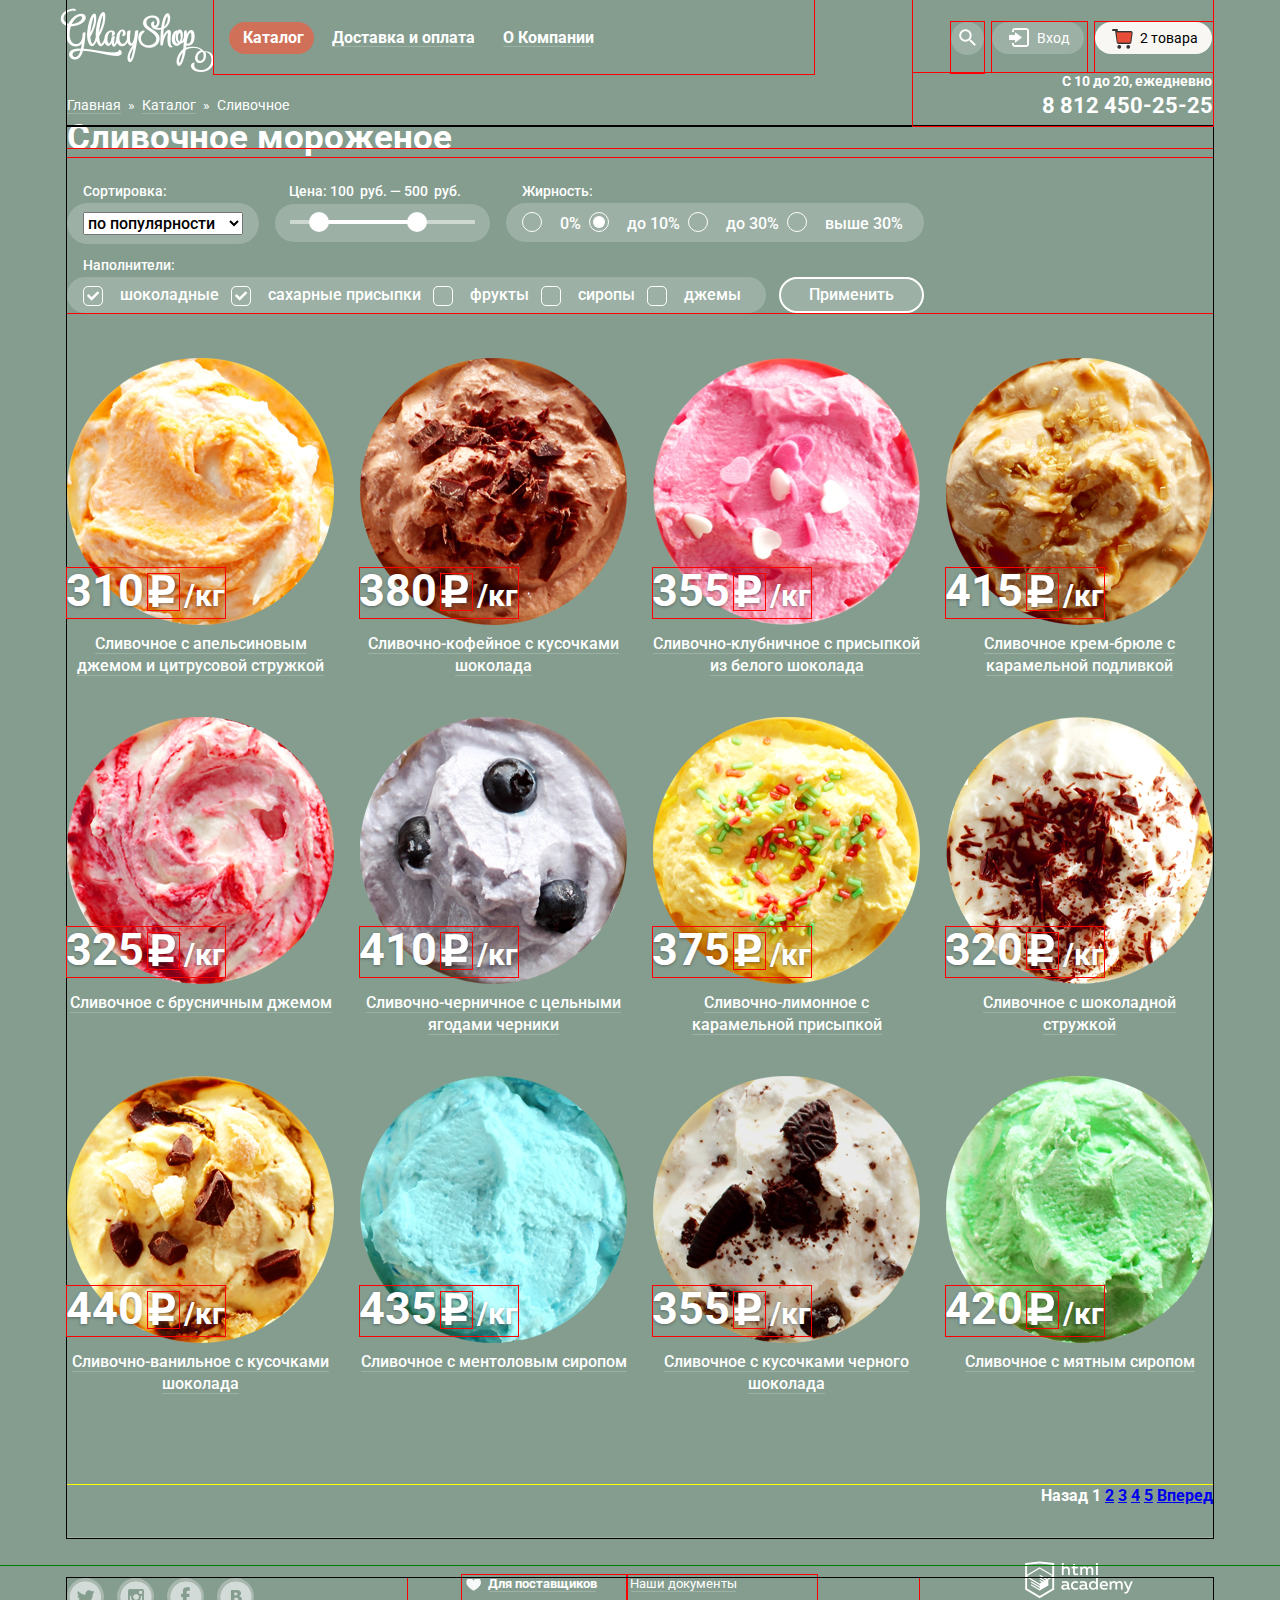
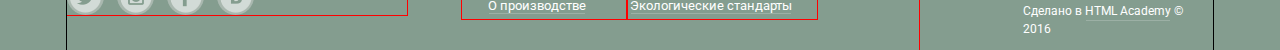
==== catalog.html @ d350b9b3 "сетки" ====
<!DOCTYPE html>
<html lang="ru">
  <head>
    <meta charset="utf-8">
    <title>HTML Academy: Глейси</title>
    <link href="https://fonts.googleapis.com/css?family=Roboto:400,500,700&amp;subset=cyrillic-ext" rel="stylesheet">
    <link rel="stylesheet" href="css/normalize.css">
    <link rel="stylesheet" href="css/style.css">
  </head>
  <body>
    <header class="main-header">
      <div class="container clearfix">
        <img src="img/logo.png" width="154" height="64" alt="Gllacy Shop">
        <nav class="main-navigation">
          <ul class="navigation">
            <li class="dropdown"><a class="current-inner-page" href="#">Каталог</a>
              <ul class="dropdown-nav">
                <li class="catalog-title">Новинки</li>
                <li><a href="catalog.html">Сливочное</a></li>
                <li><a class="active">Щербеты</a></li>
                <li><a href="#">Фруктовый лёд</a></li>
                <li><a href="#">Мелорин</a></li>
              </ul>
            </li>
            <li><a class="navigation-item" href="#">Доставка и оплата</a></li>
            <li><a class="navigation-item" href="#">О Компании</a></li>
          </ul>
        </nav>
        <div class="user-block">
          <div class="search popup">
            <div class="search-loupe">search
              <form class="search-form" action="#" method="get">
                <input type="search" name="search" placeholder="Что ищем?" required="">
                <label for="search">Что ищем?</label>
              </form>
            </div>
          </div>
          <div class="enter">
            <a class="enter-link" href="#">Вход</a>
            <div class="login-form">
              <form action="#" method="post">
                <input type="email" name="email" placeholder="Электронная почта" required>
                <label for="email">Электронная почта</label>
                <input type="password" name="password" placeholder="Пароль" required>
                <label for="password">Пароль</label>
                <button class="enter-btn" type="submit">Войти</button>
                <div class="enter-form">
                  <a href="#">Забыли пароль?</a>
                  <a href="#">Новая регистрация</a>
                </div>
              </form>
            </div>
          </div>
          <div class="cart">
            <a class="cart-link-full" href="#">2 товара</a>
            <div class="cart-popup">
              <table>
                <tr class="icecream-item-1">
                  <td class="cart-remove"><button class="remove-btn" type="button" title="Удалить из корзины">Удалить из корзины</button></td>
                  <td class="cart-item"><a href="#">Пломбир с апельсиновым джемом</a></td>
                  <td class="cart-amount">1,5 кг x</td>
                  <td class="cart-price">300 руб.</td>
                  <td class="cart-cost">450 руб.</td>
                </tr>
                <tr class="icecream-item-2">
                  <td class="cart-remove"><button class="remove-btn" type="button" title="Удалить из корзины">Удалить из корзины</button></td>
                  <td class="cart-item"><a href="#">Клубничный пломбир с присыпкой из белого шоколада</a></td>
                  <td class="cart-amount">1,5 кг х</td>
                  <td class="cart-price">200 руб.</td>
                  <td class="cart-cost">300 руб.</td>
                </tr>
                <tr>
                  <td class="total-cost" colspan="5">Итого: 750 руб.</td>
                </tr>
              </table>
              <a class="cart-btn" href="#">Оформить заказ</a>
            </div>
          </div>
          <div class="worktime">
            <p>С 10 до 20, ежедневно</p>
            <span class="phone">8 812 450-25-25</span>
          </div>
        </div>
      </div>
    </header>
    <main class="container">
      <ul class="breadcrumbs">
        <li><a href="index.html">Главная</a><span class="raquo">&raquo;</span></li>
        <li><a href="#">Каталог</a><span class="raquo">&raquo;</span></li>
        <li>Сливочное</li>
      </ul>
      <h1>Сливочное мороженое</h1>
      <div class="options">
        <form class="filters" action="#" method="post">
          <div class="filters-one">
            <fieldset>
              <legend>Сортировка:</legend>
              <select class="sorting-type" name="sorting-type">
                <option selected value="popular">по популярности</option>
                <option value="cheap_first">сначала недорогие</option>
                <option value="expensive_first">сначала дорогие</option>
                <option value="fatness">по жирности</option>
              </select>
            </fieldset>
            <div class="price-options">
              <div class="price-controls">
                Цена:
                <label class="min-price"><input type="text" name="min-price" value="100">руб. —</label>
                <label class="max-price"><input type="text" name="max-price" value="500">руб.</label>
              </div>
              <div class="range-controls">
                <div class="scale">
                  <div class="bar"></div>
                </div>
                <div class="range-toggle range-min"></div>
                <div class="range-toggle range-max"></div>
              </div>
            </div>
            <fieldset class="fatness-options">
              <legend>Жирность:</legend>
              <input type="radio" name="percent" id="percent-0" value="0%">
              <label for="percent-0">0%</label>
              <input type="radio" name="percent" id="percent-10" value="10%" checked>
              <label for="percent-10">до 10%</label>
              <input type="radio" name="percent" id="percent-30" value="30%">
              <label for="percent-30">до 30%</label>
              <input type="radio" name="percent" id="percent-more" value="&gt;30%">
              <label for="percent-more">выше 30%</label>
            </fieldset>
          </div>
          <div class="filters-two">
            <fieldset class="topping-options">
              <legend>Наполнители:</legend>
              <input type="checkbox" name="chocolate" id="chocolate" checked>
              <label for="chocolate">шоколадные</label>
              <input type="checkbox" name="sugar" id="sugar" checked>
              <label for="sugar">сахарные присыпки</label>
              <input type="checkbox" name="fruits" id="fruits">
              <label for="fruits">фрукты</label>
              <input type="checkbox" name="syrup" id="syrup">
              <label for="syrup">сиропы</label>
              <input type="checkbox" name="jam" id="jam">
              <label for="jam">джемы</label>
            </fieldset>
            <button class="filters-btn" type="submit">Применить</button>
          </div>
        </form>
      </div>
      <section class="catalog">
        <div class="product-item">
          <img src="img/item-orange.png" width="267" height="267" alt="Сливочное с апельсиновым джемом и цитрусовой стружкой">
          <div class="item-price">
            <span class="price">310</span>
            <span class="weight">/кг</span>
          </div>
          <span class="item-description">Сливочное с апельсиновым джемом и цитрусовой стружкой</span>
          <div class="quick-view-btn">
            <a class="view-btn" href="#">Быстрый просмотр</a>
          </div>
        </div>
        <div class="product-item">
          <img src="img/item-coffee.png" width="267" height="267" alt="Сливочно-кофейное с кусочками шоколада">
          <div class="item-price">
            <span class="price">380</span>
            <span class="weight">/кг</span>
          </div>
          <span class="item-description">Сливочно-кофейное с кусочками шоколада</span>
          <div class="quick-view-btn">
            <a class="view-btn" href="#">Быстрый просмотр</a>
          </div>
        </div>
        <div class="product-item">
          <img src="img/item-strawberry.png" width="267" height="267" alt="Сливочно-клубничное с присыпкой из белого шоколада">
          <div class="item-price">
            <span class="price">355</span>
            <span class="weight">/кг</span>
          </div>
          <span class="item-description">Сливочно-клубничное с присыпкой из белого шоколада</span>
          <div class="quick-view-btn">
            <a class="view-btn" href="#">Быстрый просмотр</a>
          </div>
        </div>
        <div class="product-item">
          <img src="img/item-creme.png" width="267" height="267" alt="Сливочное крем-брюле с карамельной подливкой">
          <div class="item-price">
            <span class="price">415</span>
            <span class="weight">/кг</span>
          </div>
          <span class="item-description">Сливочное крем-брюле с карамельной подливкой</span>
          <div class="quick-view-btn">
            <a class="view-btn" href="#">Быстрый просмотр</a>
          </div>
        </div>
        <div class="product-item">
          <img src="img/item-cowberry.png" width="267" height="267" alt="Сливочное с брусничным джемом">
          <div class="item-price">
            <span class="price">325</span>
            <span class="weight">/кг</span>
          </div>
          <span class="item-description">Сливочное с брусничным джемом</span>
          <div class="quick-view-btn">
            <a class="view-btn" href="#">Быстрый просмотр</a>
          </div>
        </div>
        <div class="product-item">
          <img src="img/item-bilberry.png" width="267" height="267" alt="Сливочно-черничное с цельными ягодами черники">
          <div class="item-price">
            <span class="price">410</span>
            <span class="weight">/кг</span>
          </div>
          <span class="item-description">Сливочно-черничное с цельными ягодами черники</span>
          <div class="quick-view-btn">
            <a class="view-btn" href="#">Быстрый просмотр</a>
          </div>
        </div>
        <div class="product-item">
          <img src="img/item-lemon.png" width="267" height="267" alt="Сливочно-лимонное с карамельной присыпкой">
          <div class="item-price">
            <span class="price">375</span>
            <span class="weight">/кг</span>
          </div>
          <span class="item-description">Сливочно-лимонное с карамельной присыпкой</span>
          <div class="quick-view-btn">
            <a class="view-btn" href="#">Быстрый просмотр</a>
          </div>
        </div>
        <div class="product-item">
          <img src="img/item-chocolate.png" width="267" height="267" alt="Сливочное с шоколадной стружкой">
          <div class="item-price">
            <span class="price">320</span>
            <span class="weight">/кг</span>
          </div>
          <span class="item-description">Сливочное с шоколадной стружкой</span>
          <div class="quick-view-btn">
            <a class="view-btn" href="#">Быстрый просмотр</a>
          </div>
        </div>
        <div class="product-item">
          <img src="img/item-vanilla.png" width="267" height="267" alt="Сливочно-ванильное с кусочками шоколада">
          <div class="item-price">
            <span class="price">440</span>
            <span class="weight">/кг</span>
          </div>
          <span class="item-description">Сливочно-ванильное с кусочками шоколада</span>
          <div class="quick-view-btn">
            <a class="view-btn" href="#">Быстрый просмотр</a>
          </div>
        </div>
        <div class="product-item">
          <img src="img/item-mentol.png" width="267" height="267" alt="Сливочное с ментоловым сиропом">
          <div class="item-price">
            <span class="price">435</span>
            <span class="weight">/кг</span>
          </div>
          <span class="item-description">Сливочное с ментоловым сиропом</span>
          <div class="quick-view-btn">
            <a class="view-btn" href="#">Быстрый просмотр</a>
          </div>
        </div>
        <div class="product-item">
          <img src="img/item-darkchoco.png" width="267" height="267" alt="Сливочное с кусочками черного шоколада">
          <div class="item-price">
            <span class="price">355</span>
            <span class="weight">/кг</span>
          </div>
          <span class="item-description">Сливочное с кусочками черного шоколада</span>
          <div class="quick-view-btn">
            <a class="view-btn" href="#">Быстрый просмотр</a>
          </div>
        </div>
        <div class="product-item">
          <img src="img/item-mint.png" width="267" height="267" alt="Сливочное с мятным сиропом">
          <div class="item-price">
            <span class="price">420</span>
            <span class="weight">/кг</span>
          </div>
          <span class="item-description">Сливочное с мятным сиропом</span>
          <div class="quick-view-btn">
            <a class="view-btn" href="#">Быстрый просмотр</a>
          </div>
        </div>
      </section>
      <div class="pagination">
        <a class="pagination-prev">Назад</a>
        <span class="pagination-current">1</span>
        <a href="#">2</a>
        <a href="#">3</a>
        <a href="#">4</a>
        <a href="#">5</a>
        <a class="pagination-next" href="#">Вперед</a>
      </div>
    </main>
    <footer class="main-footer">
      <div class="container clearfix">
        <section class="social">
          <a class="social-btn-tw" href="#">Твиттер</a>
          <a class="social-btn-inst" href="#">Инстаграм</a>
          <a class="social-btn-fb" href="#">Фейсбук</a>
          <a class="social-btn-vk" href="#">Вконтакте</a>
        </section>
        <section class="production">
          <div class="about-production">
            <a class="provider" href="#">Для поставщиков</a>
            <a href="#">О производстве</a>
          </div>
          <div class="documents">
            <a href="#">Наши документы</a>
            <a href="#">Экологические стандарты</a>
          </div>
        </section>
        <section class="copyright">
          <img src="img/logo-developer.png" width="108" height="38" alt="HTML Academy">
          <p class="developer-copyright">Сделано в <a href="https://htmlacademy.ru">HTML Academy</a> © 2016</p>
        </section>
      </div>
    </footer>
  </body>
</html>
---- css/style.css ----
body {
  min-width: 1200px;
  margin: 0 auto;
  font-size: 16px;
  line-height: 22px;
  color: #ffffff;
  font-weight: 700;
  font-family: "Roboto", "Arial", sans-serif;
  background-color: #849d8f;
  outline: 1px solid blue;
}

/* slider */

body > input[type="radio"] {
  display: none;
}

.site-wrapper {
  background-color: #849d8f;
  background-image: url("../img/slide-1.png");
  background-position: top center;
  background-repeat: no-repeat;
  min-width: 1200px;
  transition: background-image 0.5s ease, background-color 0.5s ease;
}

.site-wrapper::before,
.site-wrapper::after {
  content: "";
  visibility: hidden;
}

.site-wrapper::before,
.site-wrapper::after {
  background-image: url("../img/slide-2.png");
}

.site-wrapper::after {
  background-image: url("../img/slide-1.png");
}

.slider {
  margin-bottom: 20px;
  position: relative;
  padding-top: 500px;
  text-align: center;
  color: #ffffff;
}

.slide {
  display: none;
}

.slider-title {
  width: 700px;
  font-size: 60px;
  line-height: 60px;
  margin: -235px auto 31px auto;
}

.slider-btn {
  display: inline-block;
  vertical-align: top;
  padding: 8px 40px 10px 40px;
  font-size: 32px;
  line-height: 44px;
  color: #ffffff;
  text-decoration: none;
  text-shadow: 0 2px 5px rgba(160, 32, 11, 0.76);
  background: linear-gradient(to bottom, #f26843 0%, #e74b36 100%);
  border-radius: 100px;
  box-shadow: 0 2px 2px rgba(172, 16, 0, 0.64);
}

.slider-btn:hover {
  background: linear-gradient(to bottom, #f58669 0%, #ec6f5e 100%);
  box-shadow: 0 2px 2px rgba(172, 16, 0, 1);
  color: #ffffff;
  border: none;
}

.slider-btn:active {
  background: linear-gradient(to bottom, #d84732 0%, #e1613e 100%);
  box-shadow: inset 0 2px 2px rgba(172, 16, 0, 1);
  color: #ffffff;
  border: none;
}

.slider-controls {
  position: absolute;
  left: 258px;
  bottom: 42px;
  z-index: 20;
  font-size: 0;
}

.slider-controls label {
  display: inline-block;
  width: 17px;
  height: 17px;
  vertical-align: top;
  background-color: transparent;
  margin-right: 8px;
  border: 2px solid #ffffff;
  border-radius: 50%;
  cursor: pointer;
}

.slider-controls label:hover {
  background-color: rgba(255, 255, 255, 0.4);
}

#btn-1:checked ~ .site-wrapper #slide-1,
#btn-2:checked ~ .site-wrapper #slide-2,
#btn-3:checked ~ .site-wrapper #slide-3 {
  display: block;
}

#btn-1:checked ~ .site-wrapper label[for="btn-1"],
#btn-2:checked ~ .site-wrapper label[for="btn-2"],
#btn-3:checked ~ .site-wrapper label[for="btn-3"] {
  background-color: #ffffff;
}

#btn-1:checked ~ .site-wrapper {
  background-color: #849d8f;
  background-image: url("../img/slide-1.png");
}

#btn-2:checked ~ .site-wrapper {
  background-color: #8996a6;
  background-image: url("../img/slide-2.png");
}

#btn-3:checked ~ .site-wrapper {
  background-color: #9d8b84;
  background-image: url("../img/slide-3.png");
}

/* end slider */

.clearfix::after {
  content: "";
  display: table;
  clear: both;
}

.container {
  width: 1146px;
  margin: 0 auto;
  outline: 1px solid black;
}

.main-header img {
  float: left;
  margin-top: 8px;
  margin-left: -7px;
}

/* navigation */

.main-navigation {
  outline: 1px solid red;
  float: left;
  width: 600px;
}

.navigation {
  list-style: none;
  padding-top: 22px;
  padding-left: 15px;
  margin: 0;
}

.navigation-item::after {
  content: "";
  position: absolute;
  right: 13px;
  top: 24px;
  left: 14px;
  height: 1px;
  background: rgba(255, 255, 255, 0.2);
}

.navigation-item:hover::after {
  display: none;
}

.navigation a {
  display: inline-block;
  vertical-align: top;
  position: relative;
  color: #ffffff;
  text-decoration: none;
  font-size: 16px;
  line-height: 18px;
  padding: 7px 10px 7px 14px;
}

.navigation a:active,
.navigation a:hover {
  color: #333333;
  background-color: #f8f7f4;
  border: none;
  border-radius: 100px;
}

.navigation .current-inner-page {
  background-color: #d07058;
  border: none;
  border-radius: 100px;
}

.dropdown {
  position: relative;
}

.navigation ul {
  margin: 0;
  padding: 0;
  list-style: none;
  font-size: 0;
}

.navigation li {
  list-style: none;
  display: inline-block;
  vertical-align: top;
  padding-bottom: 20px;
}

.dropdown-nav {
  position: absolute;
  top: 40px;
  left: 0;
  width: 145px;
  padding: 0;
  margin: 0;
  list-style: none;
  background: #f8f7f4;
  border-radius: 10px;
  box-shadow: 0 20px 20px 0 rgba(0, 0, 0, 0.4);
  z-index: 25;
  display: none;
}

.dropdown-nav li {
  list-style: none;
  padding: 0;
  margin: 0;
}

.dropdown-nav a {
  color: #323232;
  font-size: 14px;
  line-height: 16px;
  font-weight: 400;
  text-decoration: none;
  width: 105px;
  padding: 8px 20px;
  border: none;
}

.dropdown-nav li:first-child a {
  padding-top: 16px;
  font-weight: bold;
  border-radius: 10px 10px 0 0;
  position: relative;
}

.dropdown-nav li:first-child:hover::before,
.dropdown-nav li:first-child::before {
  content: "";
  position: absolute;
  width: 128px;
  height: 1px;
  top: 36px;
  left: 10px;
  background-color: #d1d0ce;
  z-index: 10;
}

.dropdown-nav li:last-child a {
  border-radius: 0 0 10px 10px ;
}

.navigation li:first-child:hover .dropdown-nav {
  display: block;
}

.dropdown-nav .catalog-title {
  font-size: 14px;
  line-height: 16px;
  font-weight: 700;
  color: #323232;
  margin: 10px 20px;
}

.dropdown:hover .navigation-item {
  background: #f8f7f4;
  color: #333333;
  border-radius: 100px;
  border: none;
}

.dropdown-nav a:hover {
  background-color: #fbded8;
  border-radius: 0;
}

.dropdown-nav a:active {
  background-color: #f6b5a5;
  box-shadow: none;
}

.dropdown-nav .active {
  background-color: #d07058;
  color: #ffffff;
  cursor: pointer;
}

/* end navigation */

/* user block */

.user-block {
  position: relative;
  float: right;
  width: 300px;
  font-size: 14px;
  text-align: right;
  padding-top: 22px;
  margin-right: 0;
  outline: 1px solid red;
}

.search,
.enter,
.cart {
  display: inline-block;
  vertical-align: top;
  position: relative;
  margin-right: 5px;
  padding-bottom: 18px;
  outline: 1px solid red;
}

.cart {
  margin-right: 0;
}

.search:hover .search-form {
  display: block;
}

.search-loupe {
  position: relative;
  color: #ffffff;
  background: rgba(255, 255, 255, 0.2);
  border-radius: 50%;
  font-size: 0;
  line-height: 0;
  width: 33px;
  height: 33px;
  text-decoration: none;
  cursor: pointer;
  padding: 0;
}

/* search popup */

.search-form {
  position: absolute;
  top: 40px;
  right: 0;
  padding: 20px 16px;
  background: #f8f7f4;
  border-radius: 5px;
  box-shadow: 0 20px 20px 0 rgba(0, 0, 0, 0.4);
  z-index: 10;
  display: none;
}

.search-form > input[type="search"]{
  width: 311px;
  height: 44px;
  box-sizing: border-box;
  border: 1px solid rgba(178, 178, 178, 0.52);
  border-radius: 5px;
  padding: 10px 14px;
  font-size: 14px;
  line-height: 24px;
  font-weight: 400;
  color: rgba(153, 153, 153, 0.5);
}

.search-form input[type="search"]:hover {
  padding: 9px 13px;
  border: 2px solid rgba(178, 178, 178, 0.52);
}

.search-form input[type="search"]:focus {
  padding: 9px 13px;
  border: 2px solid rgba(46, 136, 228, 0.52);
  outline: none;
}

.search-form input[type="search"]:focus::-webkit-input-placeholder {
  font-size: 0;
}

.search-form input[type="search"]:focus::-ms-input-placeholder {
  font-size: 0;
}
.search-form input[type="search"]:focus:-ms-input-placeholder {
  font-size: 0;
}

.search-form input[type="search"]:focus::-moz-placeholder {
  font-size: 0;
}

.search-form input[type="search"]:focus:-moz-placeholder {
  font-size: 0;
}

.search-form input[type="search"] + label {
  display: none;
}

.search-form input[type="search"]:focus + label {
  display: block;
  position: absolute;
  top: 5px;
  left: 30px;
  font-size: 11px;
  line-height: 13px;
  font-weight: 400;
  color: #5b9ddf;
}

.search-loupe:hover {
  background-color: #f8f7f4;
  border-radius: 100px;
  color: #323232;
}

.search-loupe::before {
  content: "";
  position: absolute;
  width: 25px;
  height: 25px;
  top: 7px;
  left: 8px;
  background: url("../img/sprite.png") no-repeat -15px -1240px;
}

.search-loupe:hover::before {
  content: "";
  position: absolute;
  width: 25px;
  height: 25px;
  top: 7px;
  left: 8px;
  background: url("../img/sprite.png") no-repeat -15px -1287px;
}

/* end search popup */

.enter {
  position: relative;
}

.enter:hover .login-form {
  display: block;
}

.enter-link {
  position: relative;
  display: inline-block;
  vertical-align: top;
  padding: 5px 15px 5px 45px;
  margin-right: 3px;
  color: #ffffff;
  text-decoration: none;
  font-weight: 400;
  background: rgba(255, 255, 255, 0.2);
  border-radius: 100px;
  cursor: pointer;
}

.enter-link:hover {
  background-color: #f8f7f4;
  border-radius: 100px;
  color: #323232;
}

.enter-link::before {
  content: "";
  position: absolute;
  width: 25px;
  height: 25px;
  top: 4px;
  left: 17px;
  background: url("../img/sprite.png") no-repeat -15px -354px;
}

.enter-link:hover::before {
  content: "";
  position: absolute;
  width: 25px;
  height: 25px;
  top: 6px;
  left: 17px;
  background: url("../img/sprite.png") no-repeat -15px -405px;
}

/* login form popup */

.login-form {
  position: absolute;
  top: 40px;
  right: 0;
  width: 277px;
  height: 214px;
  box-sizing: border-box;
  padding: 20px;
  margin: 0;
  background: #f8f7f4;
  border-radius: 5px;
  box-shadow: 0 20px 20px 0 rgba(0, 0, 0, 0.4);
  z-index: 10;
  display: none;
}

.login-form input[type="email"],
.login-form input[type="password"] {
  position: relative;
  width: 240px;
  box-sizing: border-box;
  border: 1px solid rgba(178, 178, 178, 0.52);
  border-radius: 5px;
  padding: 10px 14px;
  margin: 0 0 20px 0;
  font-size: 14px;
  line-height: 24px;
  font-weight: 400;
  color: rgba(153, 153, 153, 0.5);
}

.login-form input[type="email"]:hover,
.login-form input[type="password"]:hover {
  padding: 9px 13px;
  border: 2px solid rgba(178, 178, 178, 0.52);
}

.login-form input[type="email"]:focus,
.login-form input[type="password"]:focus {
  padding: 9px 13px;
  border: 2px solid rgba(46, 136, 228, 0.52);
  outline: none;
}

.login-form input[type="email"]:focus::-webkit-input-placeholder {
  font-size: 0;
}

.login-form input[type="email"]:focus::-ms-input-placeholder {
  font-size: 0;
}

.login-form input[type="email"]:focus:-ms-input-placeholder {
  font-size: 0;
}

.login-form input[type="email"]:focus::-moz-placeholder {
  font-size: 0;
}

.login-form input[type="email"]:focus:-moz-placeholder {
  font-size: 0;
}

.login-form input[type="email"] + label {
  display: none;
}

.login-form input[type="email"]:focus + label {
  display: block;
  position: absolute;
  top: 5px;
  left: 30px;
  font-size: 11px;
  line-height: 13px;
  font-weight: 400;
  color: #5b9ddf;
}

.login-form input[type="password"]:focus::-webkit-input-placeholder {
  font-size: 0;
}

.login-form input[type="password"]:focus::-ms-input-placeholder {
  font-size: 0;
}

.login-form input[type="password"]:focus:-ms-input-placeholder {
  font-size: 0;
}

.login-form input[type="password"]:focus::-moz-placeholder {
  font-size: 0;
}

.login-form input[type="password"]:focus:-moz-placeholder {
  font-size: 0;
}

.login-form input[type="password"] + label {
  display: none;
}

.login-form input[type="password"]:focus + label {
  display: block;
  position: absolute;
  top: 70px;
  left: 30px;
  font-size: 11px;
  line-height: 13px;
  font-weight: 400;
  color: #5b9ddf;
}

.enter-btn {
  float: left;
  padding: 10px 25px;
  margin-right: 5px;
  font-weight: bold;
  font-size: 18px;
  line-height: 24px;
  color: #ffffff;
  text-align: center;
  text-decoration: none;
  text-shadow: 0 2px 5px rgba(160, 32, 11, 0.76);
  background: #f26843;
  background: linear-gradient(to bottom, #f26843 0%, #e74b36 100%);
  border-radius: 100px;
  box-shadow: 0 2px 2px rgba(172, 16, 0, 0.64);
  border: none;
  cursor: pointer;
}

.enter-btn:hover {
  background: linear-gradient(to bottom, #f58669 0%, #ec6f5e 100%);
  box-shadow: 0 2px 2px rgba(172, 16, 0, 1);
  color: #ffffff;
  border: none;
}

.enter-btn:focus {
  background: linear-gradient(to bottom, #d84732 0%, #e1613e 100%);
  box-shadow: inset 0 2px 2px rgba(172, 16, 0, 1);
  color: #ffffff;
  border: none;
  outline: none;
}

.enter-form {
  float: right;
  width: 120px;
  text-align: left;
}

.enter-form a {
  font-size: 13px;
  line-height: 24px;
  font-weight: 400;
  color: #323232;
  text-decoration: none;
  border-bottom: 1px solid #323232;
}

.enter-form a:hover,
.enter-form a:active {
  color: #e84d37;
  border-bottom: 1px solid #e84d37;
}

/* end login form popup */

/* cart */

.cart:hover .cart-popup {
  display: block;
}

.cart-link {
  display: inline-block;
  vertical-align: top;
  position: relative;
  padding: 5px 35px 5px 45px;
  margin-right: 0;
  color: #ffffff;
  text-decoration: none;
  font-weight: 400;
  cursor: pointer;
  background: rgba(255, 255, 255, 0.2);
  border-radius: 100px;
}

.cart-link::before {
  content: "";
  position: absolute;
  width: 33px;
  height: 33px;
  top: 6px;
  left: 17px;
  background: url("../img/sprite.png") no-repeat -15px -15px;
}

.cart-link:hover {
  background-color: #f8f7f4;
  border-radius: 100px;
  color: #323232;
}

.cart-link:hover::before {
  content: "";
  position: absolute;
  width: 25px;
  height: 25px;
  top: 6px;
  left: 17px;
  background: url("../img/sprite.png") no-repeat -15px -64px;
}

.cart-link-full {
  position: relative;
  display: inline-block;
  vertical-align: top;
  padding: 5px 14px 5px 45px;
  margin-right: 1px;
  color: #000000;
  text-decoration: none;
  font-weight: 400;
  cursor: pointer;
  background-color: #f8f7f4;
  border-radius: 100px;
}

.cart-link-full::before {
  content: "";
  position: absolute;
  width: 25px;
  height: 25px;
  top: 6px;
  left: 17px;
  background: url("../img/sprite.png") no-repeat -15px -64px;
}

/* end cart */

/* cart popup */

.cart-popup {
  position: absolute;
  top: 40px;
  right: 0;
  width: 540px;
  min-height: 240px;
  box-sizing: border-box;
  padding: 20px 17px;
  background: #f8f7f4;
  border-radius: 5px;
  box-shadow: 0 20px 20px 0 rgba(0, 0, 0, 0.4);
  z-index: 10;
  display: none;
}

.cart-popup table {
  font-size: 13px;
  line-height: 16px;
  font-weight: 400;
  color: #323232;
  text-align: left;
}

.icecream-item-1 td,
.icecream-item-2 td {
  padding-top: 10px;
  padding-bottom: 20px;
}

.icecream-item-2::after {
  content: "";
  position: absolute;
  top: 130px;
  left: 20px;
  width: 500px;
  height: 1px;
  background-color: #cacac7;
}

.cart-remove {
  position: relative;
  width: 11px;
  padding-right: 14px;
}

.cart-remove .remove-btn {
  position: absolute;
  top: 10px;
  left: 0;
  width: 15px;
  height: 15px;
  background: #f8f7f4;
  font-size: 0;
  border: 0;
  cursor: pointer;
  outline: none;
}

.cart-remove .remove-btn::before,
.cart-remove .remove-btn::after {
  content: "";
  position: absolute;
  top: 8px;
  left: 0;
  width: 15px;
  height: 1px;
  background-color: #000000;
  border-radius: 1px;
}

.cart-remove .remove-btn::before {
  transform: rotate(45deg);
}

.cart-remove .remove-btn::after {
  transform: rotate(-45deg);
}

.cart-item {
  position: relative;
  width: 219px;
  padding-left: 46px;
}

.cart-item a {
  color: #323232;
  text-decoration: none;
}

.icecream-item-1 .cart-item::before {
  content: "";
  position: absolute;
  top: 1px;
  left: 0;
  width: 33px;
  height: 33px;
  background: url("../img/sprite.png") no-repeat -15px -1369px;
}

.icecream-item-2 .cart-item::before {
  content: "";
  position: absolute;
  top: 10px;
  left: 0;
  width: 33px;
  height: 33px;
  background: url("../img/sprite.png") no-repeat -15px -1706px;
}

.cart-amount {
  width: 44px;
  padding-left: 27px;
}

.cart-price {
  width: 50px;
  padding-right: 25px;
  color: #999999;
}

.total-cost {
  padding-top: 15px;
  padding-bottom: 15px;
  text-align: right;
  font-size: 15px;
  line-height: 18px;
  font-weight: 700;
  color: #333333;
}

.cart-btn {
  float: right;
  padding: 10px 15px;
  margin-right: 5px;
  font-size: 18px;
  line-height: 24px;
  color: #ffffff;
  text-align: center;
  text-decoration: none;
  text-shadow: 0 2px 5px rgba(160, 32, 11, 0.76);
  background: #f26843;
  background: linear-gradient(to bottom, #f26843 0%, #e74b36 100%);
  border-radius: 100px;
  box-shadow: 0 2px 2px rgba(172, 16, 0, 0.64);
  border: none;
  cursor: pointer;
}

.cart-btn:hover {
  background: linear-gradient(to bottom, #f58669 0%, #ec6f5e 100%);
  box-shadow: 0 2px 2px rgba(172, 16, 0, 1);
  color: #ffffff;
  border: none;
}

.cart-btn:focus {
  background: linear-gradient(to bottom, #d84732 0%, #e1613e 100%);
  box-shadow: inset 0 2px 2px rgba(172, 16, 0, 1);
  color: #ffffff;
  border: none;
  outline: none;
}

/* end cart popup */

.worktime {
  padding-bottom: 7px;
  outline: 1px solid red;
}

.worktime p {
  font-size: 14px;
  line-height: 16px;
  margin: 0 1px 5px 0;
}

.worktime span {
  font-size: 22px;
  line-height: 24px;
}

/* end user block */

/* offers */

.offers-free {
  width: 1146px;
}

.free-left {
  float: left;
  width: 560px;
  min-height: 210px;
  box-sizing: border-box;
  background: #9b283f url("../img/offer-bg-1.jpg") no-repeat -28px -95px;
  border-radius: 15px;
  padding: 15px 22px 22px 17px;
}

.free-right {
  float: right;
  width: 560px;
  min-height: 210px;
  box-sizing: border-box;
  background: #653f30 url("../img/offer-bg-2.jpg") no-repeat -219px -105px;
  border-radius: 15px;
  padding: 15px 22px 22px 17px;
}

.offers-free h2 {
  font-size: 35px;
  line-height: 41px;
  margin: 0;
}

.offers-free p {
  font-size: 18px;
  line-height: 22px;
  margin: 15px 0 45px 2px;
}

.free-btn {
  float: right;
  padding: 10px 22px 12px 22px;
  font-size: 18px;
  line-height: 24px;
  color: #ffffff;
  text-align: center;
  text-decoration: none;
  text-shadow: 0 2px 5px rgba(160, 32, 11, 0.76);
  background: #f26843;
  background: linear-gradient(to bottom, #f26843 0%, #e74b36 100%);
  border-radius: 100px;
  box-shadow: 0 2px 2px rgba(172, 16, 0, 0.64);
}

.free-btn:hover {
  background: linear-gradient(to bottom, #f58669 0%, #ec6f5e 100%);
  box-shadow: 0 2px 2px rgba(172, 16, 0, 1);
  color: #ffffff;
  border: none;
}

.free-btn:active {
  background: linear-gradient(to bottom, #d84732 0%, #e1613e 100%);
  box-shadow: inset 0 2px 2px rgba(172, 16, 0, 1);
  color: #ffffff;
  border: none;
}

/* end offers */

 /* hits */

 .product-item {
   position: relative;
   display: inline-block;
   vertical-align: top;
   width: 267px;
   margin: 40px 22px 0 0;
   text-align: center;
}

.product-item:nth-child(4n) {
  margin-right: 0;
}

 .product-item img {
   position: relative;
   width: 267px;
   height: 267px;
   margin-bottom: 2px;
 }

 .hit::after {
   content: "";
   position: absolute;
   top: 0;
   left: 0;
   width: 61px;
   height: 61px;
   background: #ffffff url("../img/sprite.png") no-repeat -15px -638px;
   border-radius: 100px;
 }

 .item-price {
   position: absolute;
   display: inline-block;
   vertical-align: top;
   top: 210px;
   left: 0;
   color: #ffffff;
   outline: 1px solid red;
 }

 .price {
   font-size: 45px;
   line-height: 45px;
   text-shadow: 0 1px 3px rgba(49, 50, 53, 0.5);
   margin-right: 36px;
   margin-left: -1px;
 }

 .price::after {
   content: "";
   position: absolute;
   top: 6px;
   left: 81px;
   width: 31px;
   height: 36px;
   background: url("../img/sprite.png") -16px -1640px;
   outline: 1px solid red;
 }

 .weight {
   font-size: 30px;
   line-height: 45px;
   text-shadow: 0 1px 3px rgba(49, 50, 53, 0.5);
 }

 .item-description {
   position: relative;
   font-size: 16px;
   line-height: 22px;
   font-weight: 500;
   color: #ffffff;
   margin: 0;
   text-align: center;
   border-bottom: 1px solid rgba(255, 255, 255, 0.2);
 }

 .product-item::before {
   content: "";
   position: absolute;
   left: -7px;
   top: -5px;
   width: 280px;
   bottom: -70px;
   border-radius: 10px;
   background-color: rgba(255, 255, 255, 0.2);
   box-shadow: 0 20px 20px 0 rgba(0, 0, 0, 0.4);
   cursor: pointer;
   display: none;
 }

 .product-item:hover::before {
   display: block;
 }

 .product-item:hover {
   z-index: 20;
 }

 .product-item:hover .quick-view-btn {
   display: block;
 }

 .quick-view-btn {
   position: absolute;
   bottom: -60px;
   padding-left: 30px;
   z-index: 10;
   display: none;
 }

 .view-btn {
   display: inline-block;
   vertical-align: top;
   padding: 12px 19px;
   font-size: 18px;
   line-height: 24px;
   color: #ffffff;
   text-decoration: none;
   text-shadow: 0 2px 5px rgba(160, 32, 11, 0.76);
   background: #f26843;
   background: linear-gradient(to bottom, #f26843 0%, #e74b36 100%);
   border-radius: 100px;
   box-shadow: 0 2px 2px rgba(172, 16, 0, 0.64);
   border: none;
   cursor: pointer;
 }

 .view-btn:hover {
   background: linear-gradient(to bottom, #f58669 0%, #ec6f5e 100%);
   box-shadow: 0 2px 2px rgba(172, 16, 0, 1);
   color: #ffffff;
   border: none;
 }

 .view-btn:active {
   background: linear-gradient(to bottom, #d84732 0%, #e1613e 100%);
   box-shadow: inset 0 2px 2px rgba(172, 16, 0, 1);
   color: #ffffff;
   border: none;
 }

 /* end hits */

  /* about gllacy */

.about-gllacy {
  width: 1146px;
  box-sizing: border-box;
  background: url("../img/texture-bg.jpg") repeat -10px -22px;
  border-radius: 15px;
  padding: 25px 19px 7px 19px;
  margin-top: 27px;
  z-index: 10;
  outline: 2px solid red;
}

.about-gllacy h3 {
  margin: 0;
  font-size: 24px;
  line-height: 30px;
  font-weight: 500;
  color: #323232;
}

.features-left {
  float: left;
  width: 540px;
  margin-top: 5px;
}

.features-right {
  float: right;
  width: 540px;
  margin-top: 5px;
}

.features-left,
.features-right p {
  font-size: 16px;
  line-height: 22px;
  font-weight: 500;
  color: #323232;
}

.feature-1,
.feature-2,
.feature-3,
.feature-4 {
  position: relative;
  margin-left: 55px;
}

.feature-1::before,
.feature-2::before,
.feature-3::before ,
.feature-4::before  {
  content: "";
  position: absolute;
  top: -12px;
  left: -55px;
  width: 49px;
  height: 49px;
  background: url("../img/sprite.png") no-repeat -15px -729px;
}

.feature-2::before {
  background: url("../img/sprite.png") no-repeat -15px -1037px;
}

.feature-3::before {
  background: url("../img/sprite.png") no-repeat -15px -454px;
}

.feature-4::before {
  background: url("../img/sprite.png") no-repeat -15px -958px;
}

.feature-2,
.feature-4 {
  margin-top: 23px;
}

/* end about gllacy */

/* index content */

.index-content {
  width: 1146px;
  margin-top: 40px;
}

.blog {
  float: left;
  width: 560px;
  min-height: 220px;
  box-sizing: border-box;
  background: #ffffff url("../img/blog-bg.jpg") no-repeat -28px -223px;
  border-radius: 15px;
  padding: 24px 19px;
}

.subscribe {
  position: relative;
  float: right;
  width: 560px;
  min-height: 220px;
  box-sizing: border-box;
  background-color: #f8f7f4;
  background-image: url("../img/pattern-post.png");
  background-repeat: repeat;
  border-radius: 15px;
  padding: 6px;
}

.subscribe-wrapper {
  position: absolute;
  top: 6px;
  left: 6px;
  width: 549px;
  box-sizing: border-box;
  background-color: #f8f7f4;
  border-radius: 15px;
  padding: 29px 20px;
}

.new-blog {
  font-size: 16px;
  line-height: 22px;
  font-weight: 500;
  color: #323232;
  padding: 0;
  margin:0 0 5px 0;
}

.blog-content {
  font-size: 24px;
  line-height: 30px;
  color: #323232;
  text-decoration: underline;
}

.subscribe-offer {
  font-size: 16px;
  line-height: 22px;
  font-weight: 400;
  color: #5a5a5a;
  padding: 0;
  margin: 0;
}

.subscribe-wrapper input[type="email"] {
  position: relative;
  width: 368px;
  box-sizing: border-box;
	margin: 35px 0 0 0;
  padding: 10px 14px;
  font-size: 16px;
  line-height: 24px;
  font-weight: 400;
  color: rgba(153, 153, 153, 0.5);
  border-radius: 5px;
  border: 1px solid rgba(178, 178, 178, 0.52);
}

.subscribe-wrapper input[type="email"]:hover {
  padding: 9px 13px;
  border: 2px solid rgba(178, 178, 178, 0.52);
}

.subscribe-wrapper input[type="email"]:focus {
  padding: 9px 13px;
  border: 2px solid rgba(46, 136, 228, 0.52);
  outline: none;
}

.subscribe-wrapper input[type="email"]:focus::-webkit-input-placeholder {
  font-size: 0;
}

.subscribe-wrapper input[type="email"]:focus::-ms-input-placeholder {
  font-size: 0;
}

.subscribe-wrapper input[type="email"]:focus:-ms-input-placeholder {
  font-size: 0;
}

.subscribe-wrapper input[type="email"]:focus::-moz-placeholder {
  font-size: 0;
}

.subscribe-wrapper input[type="email"]:focus:-moz-placeholder {
  font-size: 0;
}

.subscribe-wrapper input[type="email"] + label {
  display: none;
}

.subscribe-wrapper input[type="email"]:focus + label {
  display: block;
  position: absolute;
  top: 115px;
  left: 30px;
  font-size: 11px;
  line-height: 13px;
  font-weight: 400;
  color: #5b9ddf;
}

.subscribe-btn {
  display: inline-block;
  vertical-align: top;
  padding: 10px 17px;
  margin: 35px 0 6px 9px;
  font-size: 18px;
  line-height: 24px;
  color: #ffffff;
  text-decoration: none;
  text-shadow: 0 2px 5px rgba(160, 32, 11, 0.76);
  background: #f26843;
  background: linear-gradient(to bottom, #f26843 0%, #e74b36 100%);
  border-radius: 100px;
  box-shadow: 0 2px 2px rgba(172, 16, 0, 0.64);
  border: none;
  cursor: pointer;
  outline: none;
}

.subscribe-btn:hover {
  background: linear-gradient(to bottom, #f58669 0%, #ec6f5e 100%);
  box-shadow: 0 2px 2px rgba(172, 16, 0, 1);
  color: #ffffff;
  border: none;
}

.subscribe-btn:active {
  background: linear-gradient(to bottom, #d84732 0%, #e1613e 100%);
  box-shadow: inset 0 2px 2px rgba(172, 16, 0, 1);
  color: #ffffff;
  border: none;
}

/* end index content */

/* map */

.map-wrapper {
  position: relative;
  margin: 40px 0 20px 0;
}

.map {
  position: relative;
}

.map img {
  width: 1200px;
  height: 429px;
}

.google-map {
  position: absolute;
  top: 0;
  width: 100%;
  z-index: 10;
}

.contacts {
  position: absolute;
  top: 60px;
  right: 0;
  width: 302px;
  min-height: 305px;
  box-sizing: border-box;
  background: #fefefe;
  border-radius: 15px;
  padding: 30px 25px;
  z-index: 15;
}

.contacts p {
  font-size: 14px;
  line-height: 20px;
  font-weight: 400;
  color: #323232;
  padding: 0;
  margin: 0;
}

.contacts .contacts-title {
  font-size: 18px;
  line-height: 24px;
  font-weight: 700;
  margin: 2px 0 16px 0;
}

.contacts .contacts-number {
  font-size: 18px;
  line-height: 24px;
  font-weight: 700;
  margin: 4px 0 3px 0;
}

.contacts .contacts-btn {
  display: inline-block;
  vertical-align: top;
  margin-top: 25px;
  padding: 9px 27px 11px 28px;
  font-size: 18px;
  line-height: 24px;
  color: #ffffff;
  text-align: center;
  text-decoration: none;
  text-shadow: 0 2px 5px rgba(160, 32, 11, 0.76);
  background: #f26843;
  background: linear-gradient(to bottom, #f26843 0%, #e74b36 100%);
  border-radius: 100px;
  box-shadow: 0 2px 2px rgba(172, 16, 0, 0.64);
}

.contacts .contacts-btn:hover {
  background: linear-gradient(to bottom, #f58669 0%, #ec6f5e 100%);
  box-shadow: 0 2px 2px rgba(172, 16, 0, 1);
  color: #ffffff;
  border: none;
}

.contacts .contacts-btn:active {
  background: linear-gradient(to bottom, #d84732 0%, #e1613e 100%);
  box-shadow: inset 0 2px 2px rgba(172, 16, 0, 1);
  color: #ffffff;
  border: none;
}

/* end map */

/* footer */

.main-footer {
  min-height: 70px;
  padding-top: 12px;
  outline: 1px solid green;
}

.main-footer .social {
  float: left;
  width: 340px;
  margin-right: 55px;
  outline: 1px solid red;
}

.main-footer .production {
  float: left;
  width: 355px;
  margin-right: 90px;
  outline: 1px solid red;
}

.main-footer .copyright {
  float: right;
  width: 293px;
  margin-left: 0;
  outline: 1px solid red;
}

.social a {
  display: inline-block;
  vertical-align: top;
  width: 31px;
  height: 31px;
  margin: 0;
  margin-right: 9px;
  font-size: 0;
  border: 3px solid rgba(225, 225, 225, 0.5);
  border-radius: 50%;
  opacity: 0.8;
}

.social a:last-child {
  margin-right: 0;
}

.social a:hover {
  opacity: 1;
}

.social a:active {
  opacity: 0.9;
  box-shadow: inset 0 2px 1px rgba(136, 136, 136, 1);
}

.social-btn-tw {
  background: url("../img/sprite.png") no-repeat -16px -1116px;
}

.social-btn-inst {
  background: url("../img/sprite.png") no-repeat -15px -808px;
}

.social-btn-fb {
  background: url("../img/sprite.png") no-repeat -15px -533px;
}

.social-btn-vk {
  background: url("../img/sprite.png") no-repeat -15px -1178px;
}

.about-production {
  float: left;
  width: 165px;
  box-sizing: border-box;
  padding-left: 26px;
  margin-top: -3px;
  outline: 1px solid red;
}

.documents {
  float: right;
  width: 190px;
  box-sizing: border-box;
  padding-left: 3px;
  margin-top: -3px;
  outline: 1px solid red;
}

.production a {
  position: relative;
  display: inline-block;
  vertical-align: top;
  font-size: 13px;
  line-height: 18px;
  font-weight: 400;
  color: #ffffff;
  text-decoration: none;
}

.production a:hover,
.production a:active {
  color: #ffbc9e;
}

.production a::after {
  content: "";
  position: absolute;
  right: 1px;
  top: 16px;
  left: 1px;
  height: 1px;
  background: rgba(255, 255, 255, 0.2);
}

.production a:hover::after,
.production a:active::after {
  background: rgba(255, 188, 158, 0.3);
}

.about-production .provider {
  font-weight: bold;
  position: relative;
}

.about-production .provider::before {
  content: "";
  position: absolute;
  top: 4px;
  left: -22px;
  width: 15px;
  height: 13px;
  background: url("../img/sprite.png") no-repeat -15px -596px;
}

.copyright img {
  width: 108px;
  height: 38px;
  margin-top: -17px;
  margin-left: 105px;
}

.developer-copyright {
  font-size: 12px;
  line-height: 18px;
  font-weight: 400;
  color: #ffffff;
  padding: 0;
  margin-top: -3px;
  margin-left: 103px;
}

.developer-copyright a {
  position: relative;
  font-size: 12px;
  line-height: 18px;
  font-weight: 400;
  color: #ffffff;
  text-decoration: none;
}

.developer-copyright a:hover,
.developer-copyright a:active {
  color: #ffbc9e;
}

.developer-copyright a::after {
  content: "";
  position: absolute;
  right: 1px;
  top: 16px;
  left: 1px;
  height: 1px;
  background: rgba(255, 255, 255, 0.2);
}

.developer-copyright a:hover::after,
.developer-copyright a:active::after {
  background: rgba(255, 188, 158, 0.3);
}

/* end footer */

/* feedback form popup */

.feedback-form {
  position: absolute;
  top: 1700px;
  left: 570px;
  width: 477px;
  min-height: 442px;
  box-sizing: border-box;
  padding: 20px 24px;
  background: #f8f7f4;
  border-radius: 10px;
  z-index: 20;
  display: none;
}

.feedback-title {
  position: relative;
  font-size: 24px;
  line-height: 28px;
  font-weight: 500;
  color: #323232;
  padding: 0;
  margin: 0;
}

.feedback-btn-close {
  position: absolute;
  top: 15px;
  right: 15px;
  width: 17px;
  height: 17px;
  font-size: 0;
  background: #f8f7f4;
  border: 0;
  cursor: pointer;
  outline: none;
}

.feedback-btn-close::before,
.feedback-btn-close::after {
  content: "";
  position: absolute;
  top: 8px;
  left: 0;
  width: 19px;
  height: 2px;
  background-color: #000000;
  border-radius: 1px;
}

.feedback-btn-close::before {
  transform: rotate(45deg);
}

.feedback-btn-close::after {
  transform: rotate(-45deg);
}

.feedback-form input[type="text"],
.feedback-form input[type="email"],
.feedback-form textarea {
  position: relative;
  width: 267px;
  border-radius: 2px;
  box-sizing: border-box;
  margin: 25px 0 0 0;
  padding: 10px 14px;
  font-size: 16px;
  line-height: 24px;
  font-weight: 400;
  color: rgba(153, 153, 153, 0.5);
  border-radius: 5px;
  border: 1px solid rgba(178, 178, 178, 0.52);
}

.feedback-form textarea {
  width: 428px;
  min-height: 155px;
}

.feedback-form input[type="text"]:hover,
.feedback-form input[type="email"]:hover,
.feedback-form textarea:hover {
  padding: 9px 13px;
  border: 2px solid rgba(178, 178, 178, 0.52);
}

.feedback-form input[type="text"]:focus,
.feedback-form input[type="email"]:focus,
.feedback-form textarea:focus  {
  padding: 9px 13px;
  border: 2px solid rgba(46, 136, 228, 0.52);
  outline: none;
}

.feedback-form input[type="text"]:focus::-webkit-input-placeholder,
.feedback-form input[type="email"]:focus::-webkit-input-placeholder,
.feedback-form textarea:focus::-webkit-input-placeholder{
  font-size: 0;
}

.feedback-form input[type="text"]:focus::-ms-input-placeholder,
.feedback-form input[type="email"]:focus::-ms-input-placeholder,
.feedback-form textarea:focus::-ms-input-placeholder {
  font-size: 0;
}

.feedback-form input[type="text"]:focus:-ms-input-placeholder,
.feedback-form input[type="email"]:focus:-ms-input-placeholder,
.feedback-form textarea:focus:-ms-input-placeholder {
  font-size: 0;
}

.feedback-form input[type="text"]:focus::-moz-placeholder,
.feedback-form input[type="email"]:focus::-moz-placeholder,
.feedback-form textarea:focus::-moz-placeholder  {
  font-size: 0;
}

.feedback-form input[type="text"]:focus:-moz-placeholder,
.feedback-form input[type="email"]:focus:-moz-placeholder,
.feedback-form textarea:focus:-moz-placeholder {
  font-size: 0;
}

.feedback-form input[type="text"] + label,
.feedback-form input[type="email"] + label,
.feedback-form textarea + label {
  display: none;
}

.feedback-form input[type="text"]:focus + label,
.feedback-form input[type="email"]:focus + label,
.feedback-form textarea:focus + label {
  display: block;
  position: absolute;
  top: 57px;
  left: 40px;
  font-size: 11px;
  line-height: 13px;
  font-weight: 400;
  color: #5b9ddf;
}

.feedback-form input[type="email"]:focus + label {
  top: 127px;
  left: 40px;
}

.feedback-form textarea:focus + label {
  top: 199px;
  left: 40px;
}

.feedback-btn-send {
  float: right;
  margin: 20px 0 10px 0;
  padding: 10px 22px;
  font-size: 18px;
  line-height: 24px;
  color: #ffffff;
  text-align: center;
  text-decoration: none;
  text-shadow: 0 2px 5px rgba(160, 32, 11, 0.76);
  background: #f26843;
  background: linear-gradient(to bottom, #f26843 0%, #e74b36 100%);
  border-radius: 100px;
  box-shadow: 0 2px 2px rgba(172, 16, 0, 0.64);
  border: none;
  outline: none;
}

.feedback-btn-send:hover {
  background: linear-gradient(to bottom, #f58669 0%, #ec6f5e 100%);
  box-shadow: 0 2px 2px rgba(172, 16, 0, 1);
  color: #ffffff;
  border: none;
}

.feedback-btn-send:active {
  background: linear-gradient(to bottom, #d84732 0%, #e1613e 100%);
  box-shadow: inset 0 2px 2px rgba(172, 16, 0, 1);
  color: #ffffff;
  border: none;
}

/* end feedback form popup */

/* catalog page styles */

.breadcrumbs {
  list-style: none;
  padding: 0;
  margin: 0;
  font-size: 0;
  outline: 1px solid red;
}

.breadcrumbs li {
  display: inline-block;
  vertical-align: top;
  font-size: 14px;
  line-height: 16px;
  font-weight: 400;
  margin-top: -29px;
}

.breadcrumbs .raquo {
  display: inline-block;
  vertical-align: top;
  margin-left: 7px;
  margin-right: 7px;
}

.breadcrumbs a {
  color: #ffffff;
  cursor: pointer;
  text-decoration: none;
  border-bottom: 1px solid rgba(255, 255, 255, 0.2);
  font-weight: 400;
}

.breadcrumbs a:hover,
.breadcrumbs a:active {
  cursor: pointer;
  font-weight: 400;
  color: #ffbc9e;
  text-decoration: none;
  border-bottom: 1px solid rgba(249, 172, 159, 0.3);
}

h1 {
  margin: 0;
  margin-top: -31px;
  font-size: 35px;
  line-height: 41px;
  font-weight: 700;
}

/* options */

.options {
  font-size: 14px;
  line-height: 16px;
  font-weight: 500;
  margin-bottom: 5px;
  outline: 1px solid red;
}

fieldset {
  position: relative;
  display: inline-block;
  vertical-align: baseline;
  padding: 9px 16px;
  margin: 0;
  background-color: rgba(255, 255, 255, 0.2);
  border-radius: 50px;
  border: none;
  outline: none;
}

.filters-one fieldset {
  margin-top: 45px;
}

.filters-two fieldset {
  margin-top: 33px;
}

legend {
  position: absolute;
  top: -20px;
}

.filters-one select {
  font-size: 16px;
  line-height: 18px;
  font-weight: 500;
  max-width: 160px;
  outline: none;
}

.filters-two select {
  outline: none;
}

.filters-one input[type="radio"],
.filters-two input[type="checkbox"] {
	display: none;
}

.filters-one label {
	display: inline-block;
  vertical-align: baseline;
	position: relative;
	cursor: pointer;
}

.fatness-options label {
  font-size: 16px;
  line-height: 18px;
  font-weight: 500;
  padding: 3px 5px 0 38px;
}

.fatness-options label::before {
	content: "";
	position: absolute;
  top: 0;
	left: 0;
	width: 18px;
	height: 18px;
	border: 1px solid #ffffff;
  border-radius: 50%;
}

.fatness-options label:hover::before,
.topping-options label:hover::before {
  box-shadow: inset 0 0 0 1px #ffffff;
}

input[type="radio"]:checked + label::after {
	content: "";
	position: absolute;
	top: 4px;
	left: 4px;
	width: 12px;
	height: 12px;
	background-color: #ffffff;
  border-radius: 50%;
}

input[type="checkbox"]:checked + label::before {
	content: "";
	position: absolute;
	top: 0;
	left: 0;
	width: 18px;
	height: 18px;
  background: url("../img/sprite.png") no-repeat center;
  background-position: -16px -216px;
}

.topping-options label::before {
	content: "";
	position: absolute;
	left: 0;
	width: 18px;
	height: 18px;
	border: 1px solid #ffffff;
  border-radius: 5px;
}

.filters-two label {
	display: inline-block;
  vertical-align: baseline;
	position: relative;
	cursor: pointer;
}

.topping-options label {
  padding-left: 37px;
  padding-right: 9px;
  font-size: 16px;
  line-height: 18px;
  font-weight: 500;
}

.price-options {
  display: inline-block;
  vertical-align: top;
  width: 215px;
  padding-top: 25px;
  margin-left: 13px;
  margin-right: 13px;
}

.range-controls {
  position: relative;
  background: rgba(255, 255, 255, 0.2);
  border-radius: 50px;
  padding: 16px 15px 18px 15px;
}

.price-controls {
  margin-bottom: 5px;
  margin-left: 14px;
}

.scale {
	height: 4px;
	background: rgba(255, 255, 255, 0.5);
}

.bar {
	height: 4px;
	margin-left: 30px;
	margin-right: 60px;
  background: rgba(255, 255, 255, 1);
}

.range-toggle {
	position: absolute;
	top: 8px;
  width: 20px;
  height: 20px;
	background: #ffffff;
	border-radius: 50%;
	cursor: pointer;
}

.range-min {
  left: 34px;
}

.range-max {
  right: 63px;
}

.price-controls input[type="text"] {
	width: 30px;
	margin: 0;
	padding: 0;
  color: #ffffff;
	background: transparent;
	border: none;
	outline: none;
}

.filters-btn {
  display: inline-block;
  vertical-align: top;
  padding: 7px 28px;
  margin-top: 33px;
  margin-left: 10px;
  font-size: 16px;
  line-height: 18px;
  font-weight: 500;
  color: #ffffff;
  text-decoration: none;
  background-color: rgba(255, 255, 255, 0.2);
  border: 2px solid #ffffff;
  border-radius: 20px;
  cursor: pointer;
}

.filters-btn:hover {
  color: #353535;
  background: #ffffff;
  border: none;
  padding: 9px 30px;
  outline: none;
}

.filters-btn:focus {
  color: #353535;
  border: none;
  padding: 9px 30px;
  box-shadow: inset 0 2px 1px rgba(105, 105, 105, 1);
  outline: none;
}

/* end options */

/* pagination */

.pagination {
  padding-bottom: 30px;
  margin-top: 90px;
  margin-bottom: 28px;
  border-bottom: 1px solid rgba(255, 255, 255, 0.2);
  text-align: right;
  outline: 1px solid yellow;
}






/* end pagination */
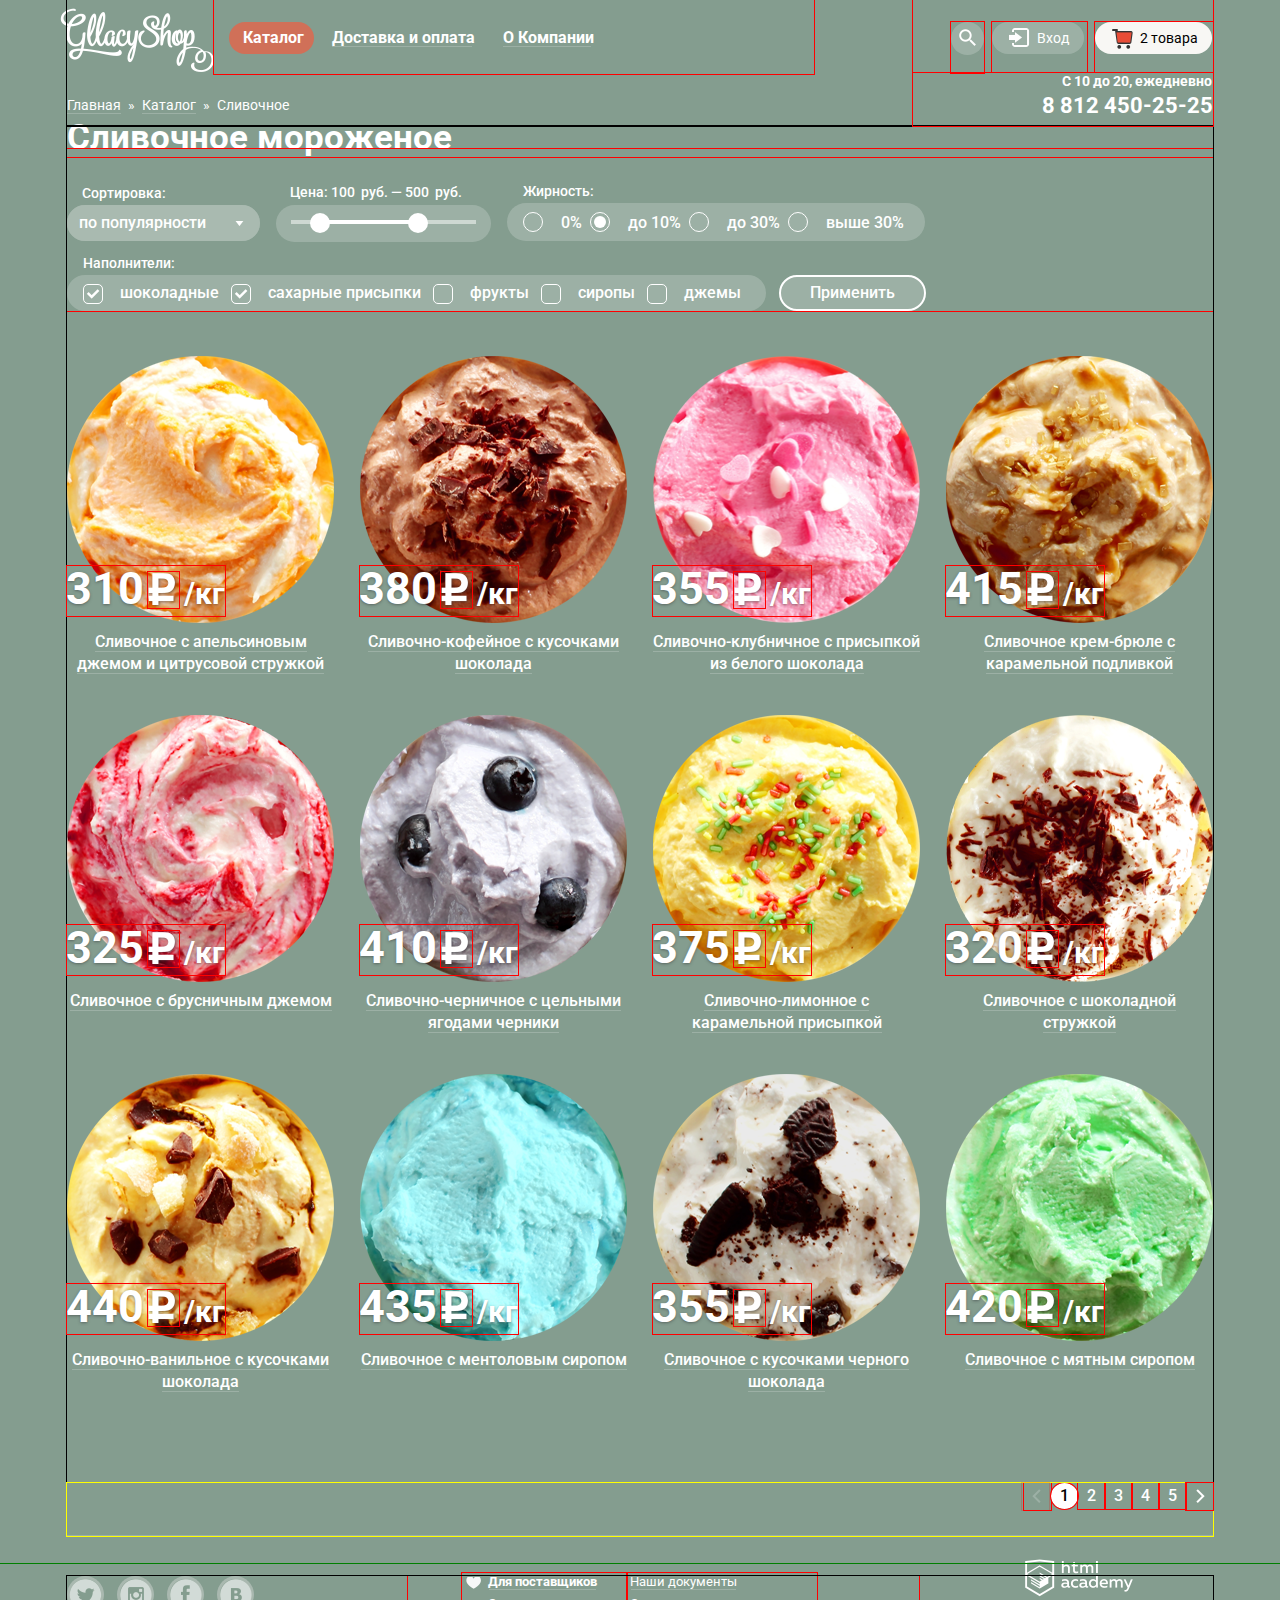
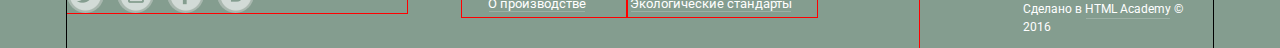
==== commit 33c374ec: "декоративные элементы" ====
--- a/catalog.html
+++ b/catalog.html
@@ -10,7 +10,7 @@
   <body>
     <header class="main-header">
       <div class="container clearfix">
-        <img src="img/logo.png" width="154" height="64" alt="Gllacy Shop">
+        <a href="index.html"><img src="img/logo.png" width="154" height="64" alt="Gllacy Shop"></a>
         <nav class="main-navigation">
           <ul class="navigation">
             <li class="dropdown"><a class="current-inner-page" href="#">Каталог</a>
@@ -93,14 +93,16 @@
       <div class="options">
         <form class="filters" action="#" method="post">
           <div class="filters-one">
-            <fieldset>
+            <fieldset class="sorting-select">
               <legend>Сортировка:</legend>
-              <select class="sorting-type" name="sorting-type">
+
+                <select class="sorting-type" name="sorting-type">
                 <option selected value="popular">по популярности</option>
-                <option value="cheap_first">сначала недорогие</option>
-                <option value="expensive_first">сначала дорогие</option>
+                <option value="cheap-first">сначала недорогие</option>
+                <option value="expensive-first">сначала дорогие</option>
                 <option value="fatness">по жирности</option>
               </select>
+
             </fieldset>
             <div class="price-options">
               <div class="price-controls">
--- a/css/style.css
+++ b/css/style.css
@@ -1953,12 +1953,40 @@
   top: -20px;
 }
 
-.filters-one select {
+.filters-one {
+  position: relative;
+}
+
+.sorting-select {
+  margin: 0;
+  padding: 0;
+  border: 0;
+}
+
+.sorting-select legend {
+  margin-left: 15px;
+}
+
+.sorting-select select {
+  width: 193px;
+  padding: 9px 12px;
   font-size: 16px;
   line-height: 18px;
   font-weight: 500;
-  max-width: 160px;
+  color: #ffffff;
+  background: #a9bab0 url("../img/sprite.png") no-repeat 153px -1318px;
+  border-radius: 50px;
+  border: none;
   outline: none;
+  -webkit-appearance: none;
+     -moz-appearance: none;
+          appearance: none;
+}
+
+.sorting-select select:hover {
+  position: relative;
+  color: #323232;
+  background: #ffffff url("../img/sprite.png") no-repeat 105px -1318px;
 }
 
 .filters-two select {
@@ -1981,7 +2009,7 @@
   font-size: 16px;
   line-height: 18px;
   font-weight: 500;
-  padding: 3px 5px 0 38px;
+  padding: 2px 5px 0 38px;
 }
 
 .fatness-options label::before {
@@ -2051,7 +2079,7 @@
   display: inline-block;
   vertical-align: top;
   width: 215px;
-  padding-top: 25px;
+  padding-top: 26px;
   margin-left: 13px;
   margin-right: 13px;
 }
@@ -2060,7 +2088,7 @@
   position: relative;
   background: rgba(255, 255, 255, 0.2);
   border-radius: 50px;
-  padding: 16px 15px 18px 15px;
+  padding: 15px 15px 18px 15px;
 }
 
 .price-controls {
@@ -2111,7 +2139,7 @@
 .filters-btn {
   display: inline-block;
   vertical-align: top;
-  padding: 7px 28px;
+  padding: 7px 29px;
   margin-top: 33px;
   margin-left: 10px;
   font-size: 16px;
@@ -2146,17 +2174,78 @@
 /* pagination */
 
 .pagination {
-  padding-bottom: 30px;
+  position: relative;
+  padding-bottom: 25px;
   margin-top: 90px;
   margin-bottom: 28px;
   border-bottom: 1px solid rgba(255, 255, 255, 0.2);
   text-align: right;
+  font-size: 0;
   outline: 1px solid yellow;
 }
 
-
-
-
-
+.pagination a,
+.pagination-current {
+  display: inline-block;
+  vertical-align: top;
+  font-size: 16px;
+  line-height: 18px;
+  font-weight: 500;
+  color: #ffffff;
+  text-decoration: none;
+  padding: 4px 9px;
+  outline: 1px solid red
+}
+
+.pagination a:hover {
+  background-color: rgba(255, 255, 255, 0.2);
+  border-radius: 50%;
+  border: none;
+}
+
+.pagination a:focus {
+  background-color: rgba(255, 255, 255, 1);
+  color: #000000;
+  border-radius: 50%;
+  border: none;
+}
+
+.pagination-current {
+  background-color: rgba(255, 255, 255, 1);
+  color: #000000;
+  border-radius: 50%;
+}
+
+.pagination a:first-child,
+.pagination a:last-child {
+  font-size: 0;
+  width: 27px;
+  height: 27px;
+  padding: 0;
+}
+
+.pagination-prev::before {
+  content: "";
+	position: absolute;
+  top: 0;
+	right: 164px;
+	width: 27px;
+	height: 27px;
+	background: url("../img/sprite.png") no-repeat -5px -864px;
+  opacity: 0.2;
+  outline: 1px solid red;
+}
+
+.pagination-next::before {
+  content: "";
+  position: absolute;
+  top: 0;
+  right: 0;
+  width: 27px;
+  height: 27px;
+  background: url("../img/sprite.png") no-repeat -5px -908px;
+  opacity: 1;
+  outline: 1px solid red
+}
 
 /* end pagination */
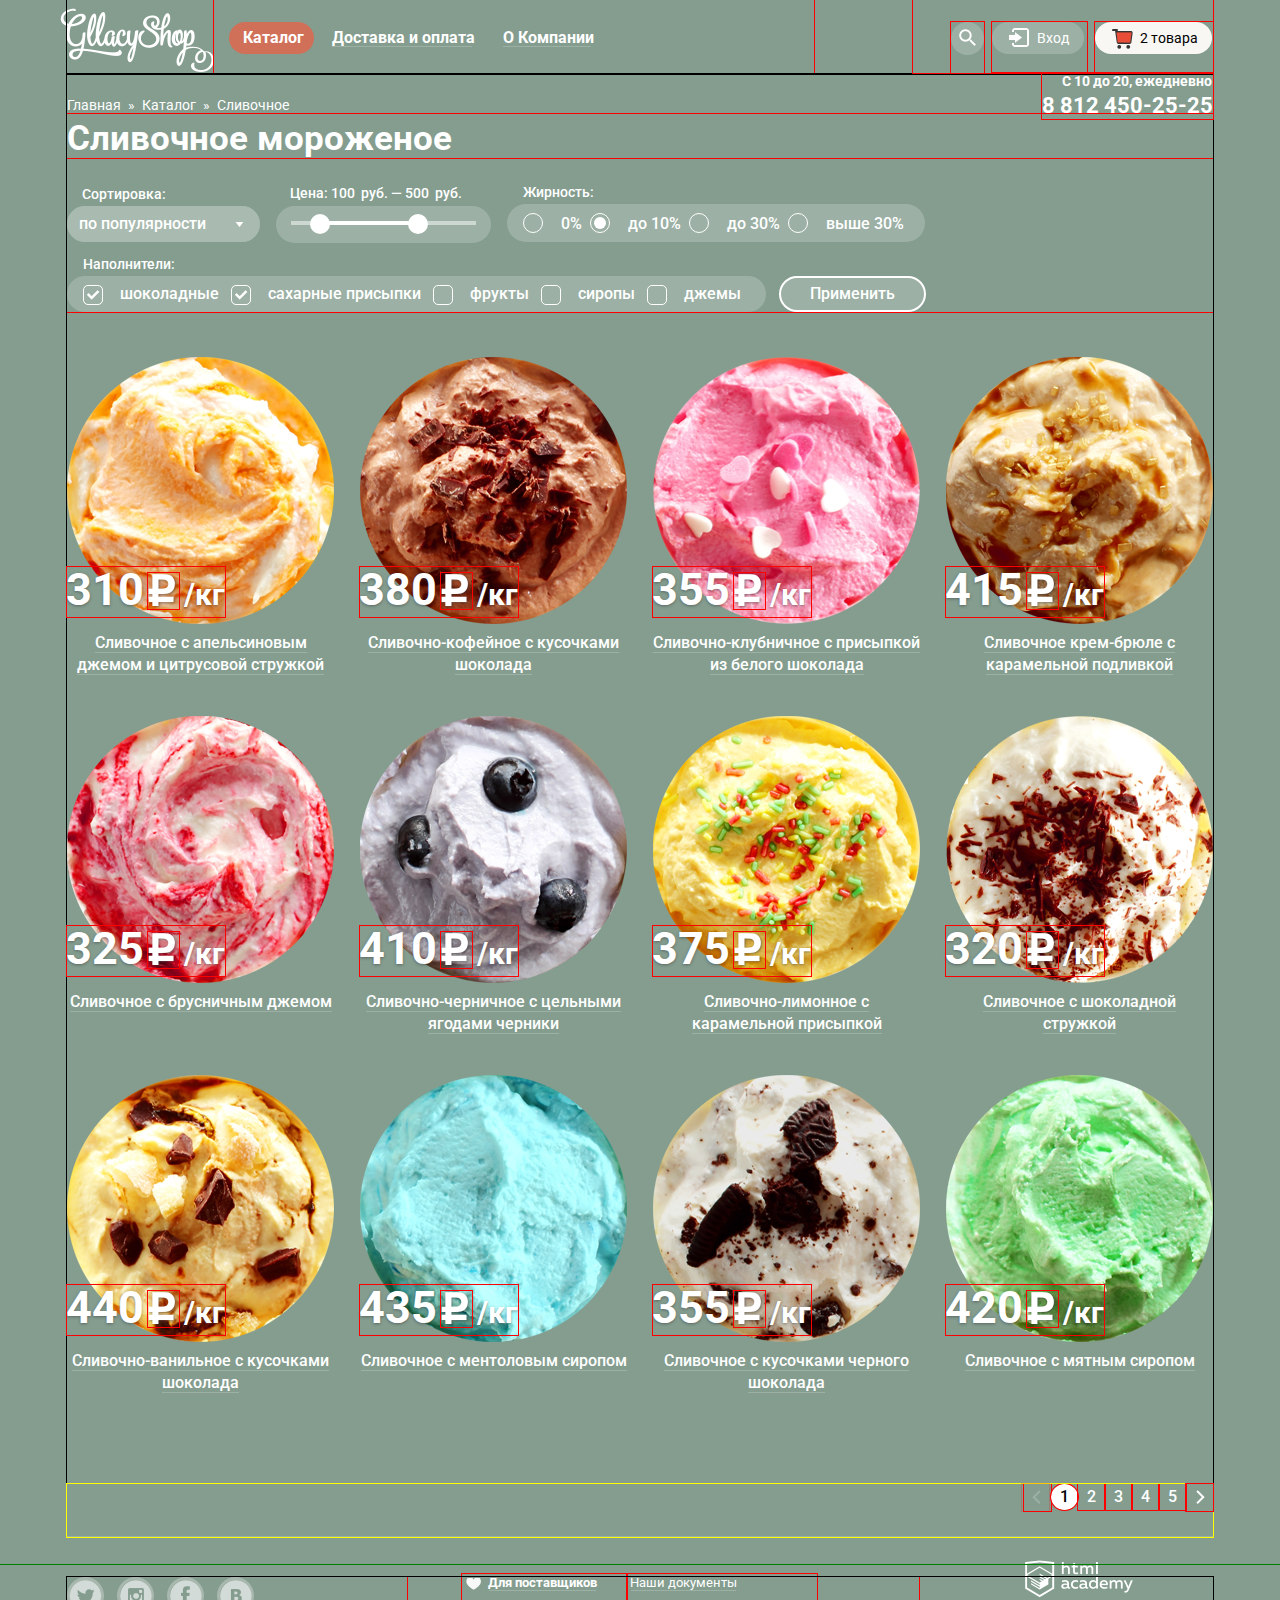
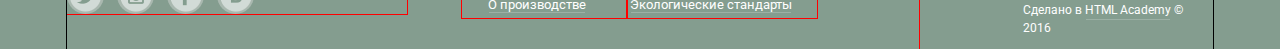
==== commit b9e48096: "исправлен слайдер и блок ворктайма" ====
--- a/catalog.html
+++ b/catalog.html
@@ -95,14 +95,12 @@
           <div class="filters-one">
             <fieldset class="sorting-select">
               <legend>Сортировка:</legend>
-
                 <select class="sorting-type" name="sorting-type">
                 <option selected value="popular">по популярности</option>
                 <option value="cheap-first">сначала недорогие</option>
                 <option value="expensive-first">сначала дорогие</option>
                 <option value="fatness">по жирности</option>
               </select>
-
             </fieldset>
             <div class="price-options">
               <div class="price-controls">
--- a/css/style.css
+++ b/css/style.css
@@ -43,7 +43,7 @@
 .slider {
   margin-bottom: 20px;
   position: relative;
-  padding-top: 500px;
+  padding-top: 552px;
   text-align: center;
   color: #ffffff;
 }
@@ -89,7 +89,7 @@
 
 .slider-controls {
   position: absolute;
-  left: 258px;
+  left: 0;
   bottom: 42px;
   z-index: 20;
   font-size: 0;
@@ -188,9 +188,9 @@
 }
 
 .navigation a {
+  position: relative;
   display: inline-block;
   vertical-align: top;
-  position: relative;
   color: #ffffff;
   text-decoration: none;
   font-size: 16px;
@@ -382,7 +382,7 @@
   display: none;
 }
 
-.search-form > input[type="search"]{
+.search-form > input[type="search"] {
   width: 311px;
   height: 44px;
   box-sizing: border-box;
@@ -392,12 +392,13 @@
   font-size: 14px;
   line-height: 24px;
   font-weight: 400;
-  color: rgba(153, 153, 153, 0.5);
+  color: #999999;
 }
 
 .search-form input[type="search"]:hover {
   padding: 9px 13px;
   border: 2px solid rgba(178, 178, 178, 0.52);
+  color: #323232;
 }
 
 .search-form input[type="search"]:focus {
@@ -443,7 +444,6 @@
 .search-loupe:hover {
   background-color: #f8f7f4;
   border-radius: 100px;
-  color: #323232;
 }
 
 .search-loupe::before {
@@ -543,16 +543,18 @@
   border-radius: 5px;
   padding: 10px 14px;
   margin: 0 0 20px 0;
-  font-size: 14px;
+  font-size: 16px;
   line-height: 24px;
   font-weight: 400;
-  color: rgba(153, 153, 153, 0.5);
+  color: #999999;
 }
 
 .login-form input[type="email"]:hover,
 .login-form input[type="password"]:hover {
   padding: 9px 13px;
   border: 2px solid rgba(178, 178, 178, 0.52);
+  color: #323232;
+  font-weight: 700;
 }
 
 .login-form input[type="email"]:focus,
@@ -929,7 +931,9 @@
 /* end cart popup */
 
 .worktime {
-  padding-bottom: 7px;
+  position: absolute;
+  top: 73px;
+  right: 0;
   outline: 1px solid red;
 }
 
@@ -950,6 +954,7 @@
 
 .offers-free {
   width: 1146px;
+  margin-top: 20px;
 }
 
 .free-left {
@@ -1169,7 +1174,7 @@
   background: url("../img/texture-bg.jpg") repeat -10px -22px;
   border-radius: 15px;
   padding: 25px 19px 7px 19px;
-  margin-top: 27px;
+  margin-top: 44px;
   z-index: 10;
   outline: 2px solid red;
 }
@@ -1883,7 +1888,7 @@
   font-size: 14px;
   line-height: 16px;
   font-weight: 400;
-  margin-top: -29px;
+  margin-top: 23px;
 }
 
 .breadcrumbs .raquo {
@@ -1912,7 +1917,7 @@
 
 h1 {
   margin: 0;
-  margin-top: -31px;
+  margin-top: 5px;
   font-size: 35px;
   line-height: 41px;
   font-weight: 700;
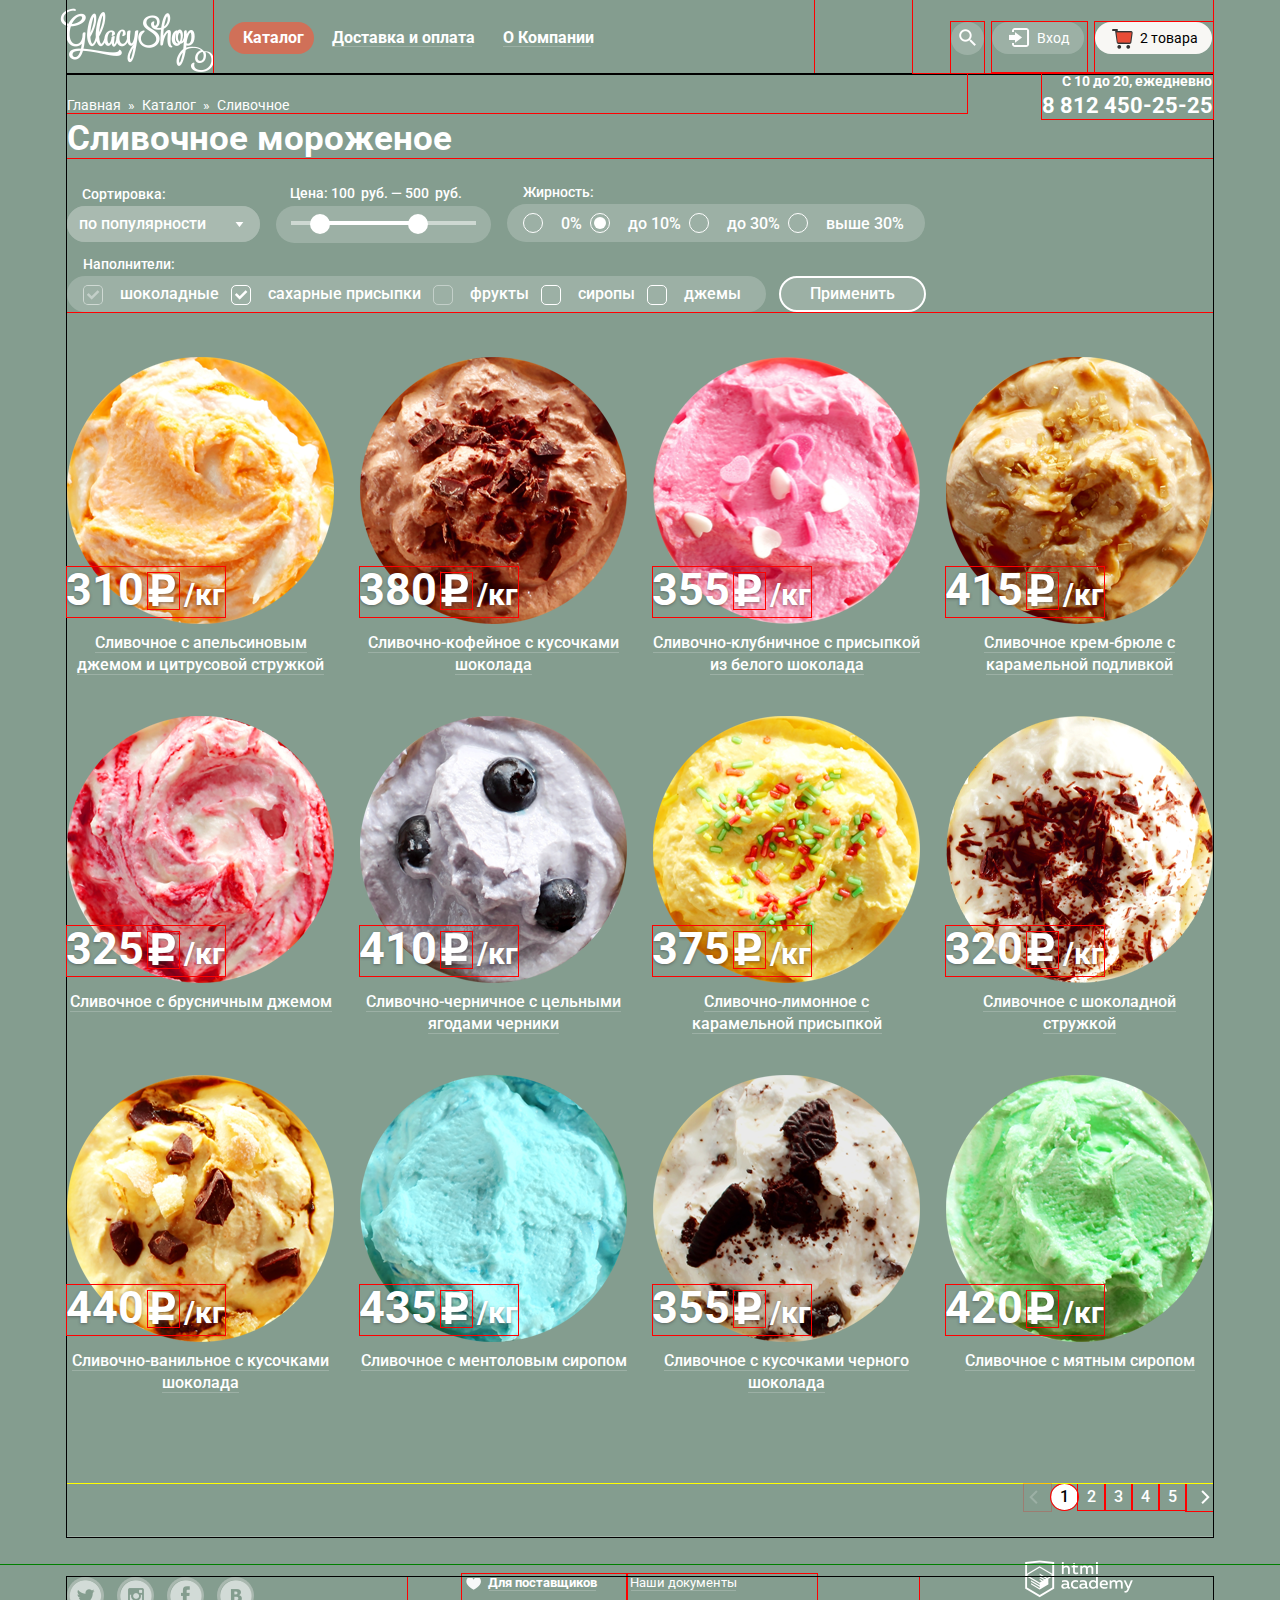
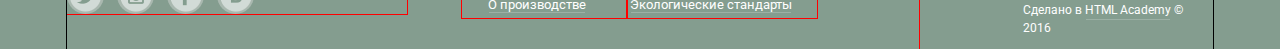
==== commit 1d3e0db3: "тестинг на переполнение" ====
--- a/catalog.html
+++ b/catalog.html
@@ -131,11 +131,11 @@
           <div class="filters-two">
             <fieldset class="topping-options">
               <legend>Наполнители:</legend>
-              <input type="checkbox" name="chocolate" id="chocolate" checked>
+              <input type="checkbox" name="chocolate" id="chocolate" checked disabled>
               <label for="chocolate">шоколадные</label>
               <input type="checkbox" name="sugar" id="sugar" checked>
               <label for="sugar">сахарные присыпки</label>
-              <input type="checkbox" name="fruits" id="fruits">
+              <input type="checkbox" name="fruits" id="fruits" disabled>
               <label for="fruits">фрукты</label>
               <input type="checkbox" name="syrup" id="syrup">
               <label for="syrup">сиропы</label>
--- a/css/style.css
+++ b/css/style.css
@@ -154,8 +154,15 @@
 
 .main-header img {
   float: left;
+  width: 154px;
+  height: 64px;
   margin-top: 8px;
   margin-left: -7px;
+}
+
+img {
+  max-width: 100%;
+  height: auto;
 }
 
 /* navigation */
@@ -389,22 +396,41 @@
   border: 1px solid rgba(178, 178, 178, 0.52);
   border-radius: 5px;
   padding: 10px 14px;
-  font-size: 14px;
+  font-size: 16px;
   line-height: 24px;
-  font-weight: 400;
-  color: #999999;
+  font-weight: 700;
+  color: #323232;
 }
 
 .search-form input[type="search"]:hover {
   padding: 9px 13px;
   border: 2px solid rgba(178, 178, 178, 0.52);
-  color: #323232;
 }
 
 .search-form input[type="search"]:focus {
   padding: 9px 13px;
   border: 2px solid rgba(46, 136, 228, 0.52);
   outline: none;
+}
+
+.search-form input[type="search"]::-webkit-input-placeholder {
+  font-weight: 400;
+}
+
+.search-form input[type="search"]::-ms-input-placeholder {
+  font-weight: 400;
+}
+
+.search-form input[type="search"]:-ms-input-placeholder {
+  font-weight: 400;
+}
+
+.search-form input[type="search"]::-moz-placeholder {
+  font-weight: 400;
+}
+
+.search-form input[type="search"]:-moz-placeholder {
+  font-weight: 400;
 }
 
 .search-form input[type="search"]:focus::-webkit-input-placeholder {
@@ -545,16 +571,39 @@
   margin: 0 0 20px 0;
   font-size: 16px;
   line-height: 24px;
-  font-weight: 400;
-  color: #999999;
+  font-weight: 700;
+  color: #323232;
 }
 
 .login-form input[type="email"]:hover,
 .login-form input[type="password"]:hover {
   padding: 9px 13px;
   border: 2px solid rgba(178, 178, 178, 0.52);
-  color: #323232;
-  font-weight: 700;
+}
+
+.login-form input[type="email"]::-webkit-input-placeholder,
+.login-form input[type="password"]::-webkit-input-placeholder {
+  font-weight: 400;
+}
+
+.login-form input[type="email"]::-ms-input-placeholder,
+.login-form input[type="password"]::-ms-input-placeholder {
+  font-weight: 400;
+}
+
+.login-form input[type="email"]:-ms-input-placeholder,
+.login-form input[type="password"]:-ms-input-placeholder {
+  font-weight: 400;
+}
+
+.login-form input[type="email"]::-moz-placeholder,
+.login-form input[type="password"]::-moz-placeholder {
+  font-weight: 400;
+}
+
+.login-form input[type="email"]:-moz-placeholder,
+.login-form input[type="password"]:-moz-placeholder {
+  font-weight: 400;
 }
 
 .login-form input[type="email"]:focus,
@@ -564,27 +613,33 @@
   outline: none;
 }
 
-.login-form input[type="email"]:focus::-webkit-input-placeholder {
-  font-size: 0;
-}
-
-.login-form input[type="email"]:focus::-ms-input-placeholder {
-  font-size: 0;
-}
-
-.login-form input[type="email"]:focus:-ms-input-placeholder {
-  font-size: 0;
-}
-
-.login-form input[type="email"]:focus::-moz-placeholder {
-  font-size: 0;
-}
-
-.login-form input[type="email"]:focus:-moz-placeholder {
-  font-size: 0;
-}
-
-.login-form input[type="email"] + label {
+.login-form input[type="email"]:focus::-webkit-input-placeholder,
+.login-form input[type="password"]:focus::-webkit-input-placeholder {
+  font-size: 0;
+}
+
+.login-form input[type="email"]:focus::-ms-input-placeholder,
+.login-form input[type="password"]:focus::-ms-input-placeholder {
+  font-size: 0;
+}
+
+.login-form input[type="email"]:focus:-ms-input-placeholder,
+.login-form input[type="password"]:focus:-ms-input-placeholder {
+  font-size: 0;
+}
+
+.login-form input[type="email"]:focus::-moz-placeholder,
+.login-form input[type="password"]:focus::-moz-placeholder {
+  font-size: 0;
+}
+
+.login-form input[type="email"]:focus:-moz-placeholder,
+.login-form input[type="password"]:focus:-moz-placeholder {
+  font-size: 0;
+}
+
+.login-form input[type="email"] + label,
+.login-form input[type="password"] + label {
   display: none;
 }
 
@@ -597,30 +652,6 @@
   line-height: 13px;
   font-weight: 400;
   color: #5b9ddf;
-}
-
-.login-form input[type="password"]:focus::-webkit-input-placeholder {
-  font-size: 0;
-}
-
-.login-form input[type="password"]:focus::-ms-input-placeholder {
-  font-size: 0;
-}
-
-.login-form input[type="password"]:focus:-ms-input-placeholder {
-  font-size: 0;
-}
-
-.login-form input[type="password"]:focus::-moz-placeholder {
-  font-size: 0;
-}
-
-.login-form input[type="password"]:focus:-moz-placeholder {
-  font-size: 0;
-}
-
-.login-form input[type="password"] + label {
-  display: none;
 }
 
 .login-form input[type="password"]:focus + label {
@@ -794,16 +825,6 @@
   padding-bottom: 20px;
 }
 
-.icecream-item-2::after {
-  content: "";
-  position: absolute;
-  top: 130px;
-  left: 20px;
-  width: 500px;
-  height: 1px;
-  background-color: #cacac7;
-}
-
 .cart-remove {
   position: relative;
   width: 11px;
@@ -886,6 +907,7 @@
 }
 
 .total-cost {
+  position: relative;
   padding-top: 15px;
   padding-bottom: 15px;
   text-align: right;
@@ -893,6 +915,16 @@
   line-height: 18px;
   font-weight: 700;
   color: #333333;
+}
+
+.total-cost::before {
+  content: "";
+  position: absolute;
+  top: 0;
+  right: 0;
+  width: 500px;
+  height: 1px;
+  background-color: #cacac7;
 }
 
 .cart-btn {
@@ -1022,151 +1054,151 @@
 
  /* hits */
 
- .product-item {
-   position: relative;
-   display: inline-block;
-   vertical-align: top;
-   width: 267px;
-   margin: 40px 22px 0 0;
-   text-align: center;
+.product-item {
+  position: relative;
+  display: inline-block;
+  vertical-align: top;
+  width: 267px;
+  margin: 40px 22px 0 0;
+  text-align: center;
 }
 
 .product-item:nth-child(4n) {
   margin-right: 0;
 }
 
- .product-item img {
-   position: relative;
-   width: 267px;
-   height: 267px;
-   margin-bottom: 2px;
- }
-
- .hit::after {
-   content: "";
-   position: absolute;
-   top: 0;
-   left: 0;
-   width: 61px;
-   height: 61px;
-   background: #ffffff url("../img/sprite.png") no-repeat -15px -638px;
-   border-radius: 100px;
- }
-
- .item-price {
-   position: absolute;
-   display: inline-block;
-   vertical-align: top;
-   top: 210px;
-   left: 0;
-   color: #ffffff;
-   outline: 1px solid red;
- }
-
- .price {
-   font-size: 45px;
-   line-height: 45px;
-   text-shadow: 0 1px 3px rgba(49, 50, 53, 0.5);
-   margin-right: 36px;
-   margin-left: -1px;
- }
-
- .price::after {
-   content: "";
-   position: absolute;
-   top: 6px;
-   left: 81px;
-   width: 31px;
-   height: 36px;
-   background: url("../img/sprite.png") -16px -1640px;
-   outline: 1px solid red;
- }
-
- .weight {
-   font-size: 30px;
-   line-height: 45px;
-   text-shadow: 0 1px 3px rgba(49, 50, 53, 0.5);
- }
-
- .item-description {
-   position: relative;
-   font-size: 16px;
-   line-height: 22px;
-   font-weight: 500;
-   color: #ffffff;
-   margin: 0;
-   text-align: center;
-   border-bottom: 1px solid rgba(255, 255, 255, 0.2);
- }
-
- .product-item::before {
-   content: "";
-   position: absolute;
-   left: -7px;
-   top: -5px;
-   width: 280px;
-   bottom: -70px;
-   border-radius: 10px;
-   background-color: rgba(255, 255, 255, 0.2);
-   box-shadow: 0 20px 20px 0 rgba(0, 0, 0, 0.4);
-   cursor: pointer;
-   display: none;
- }
-
- .product-item:hover::before {
-   display: block;
- }
-
- .product-item:hover {
-   z-index: 20;
- }
-
- .product-item:hover .quick-view-btn {
-   display: block;
- }
-
- .quick-view-btn {
-   position: absolute;
-   bottom: -60px;
-   padding-left: 30px;
-   z-index: 10;
-   display: none;
- }
-
- .view-btn {
-   display: inline-block;
-   vertical-align: top;
-   padding: 12px 19px;
-   font-size: 18px;
-   line-height: 24px;
-   color: #ffffff;
-   text-decoration: none;
-   text-shadow: 0 2px 5px rgba(160, 32, 11, 0.76);
-   background: #f26843;
-   background: linear-gradient(to bottom, #f26843 0%, #e74b36 100%);
-   border-radius: 100px;
-   box-shadow: 0 2px 2px rgba(172, 16, 0, 0.64);
-   border: none;
-   cursor: pointer;
- }
-
- .view-btn:hover {
-   background: linear-gradient(to bottom, #f58669 0%, #ec6f5e 100%);
-   box-shadow: 0 2px 2px rgba(172, 16, 0, 1);
-   color: #ffffff;
-   border: none;
- }
-
- .view-btn:active {
-   background: linear-gradient(to bottom, #d84732 0%, #e1613e 100%);
-   box-shadow: inset 0 2px 2px rgba(172, 16, 0, 1);
-   color: #ffffff;
-   border: none;
- }
-
- /* end hits */
-
-  /* about gllacy */
+.product-item img {
+  position: relative;
+  width: 267px;
+  height: 267px;
+  margin-bottom: 2px;
+}
+
+.hit::after {
+  content: "";
+  position: absolute;
+  top: 0;
+  left: 0;
+  width: 61px;
+  height: 61px;
+  background: #ffffff url("../img/sprite.png") no-repeat -15px -638px;
+  border-radius: 100px;
+}
+
+.item-price {
+  position: absolute;
+  display: inline-block;
+  vertical-align: top;
+  top: 210px;
+  left: 0;
+  color: #ffffff;
+  outline: 1px solid red;
+}
+
+.price {
+  font-size: 45px;
+  line-height: 45px;
+  text-shadow: 0 1px 3px rgba(49, 50, 53, 0.5);
+  margin-right: 36px;
+  margin-left: -1px;
+}
+
+.price::after {
+  content: "";
+  position: absolute;
+  top: 6px;
+  left: 81px;
+  width: 31px;
+  height: 36px;
+  background: url("../img/sprite.png") -16px -1640px;
+  outline: 1px solid red;
+}
+
+.weight {
+  font-size: 30px;
+  line-height: 45px;
+  text-shadow: 0 1px 3px rgba(49, 50, 53, 0.5);
+}
+
+.item-description {
+  position: relative;
+  font-size: 16px;
+  line-height: 22px;
+  font-weight: 500;
+  color: #ffffff;
+  margin: 0;
+  text-align: center;
+  border-bottom: 1px solid rgba(255, 255, 255, 0.2);
+}
+
+.product-item::before {
+  content: "";
+  position: absolute;
+  left: -7px;
+  top: -5px;
+  width: 280px;
+  bottom: -70px;
+  border-radius: 10px;
+  background-color: rgba(255, 255, 255, 0.2);
+  box-shadow: 0 20px 20px 0 rgba(0, 0, 0, 0.4);
+  cursor: pointer;
+  display: none;
+}
+
+.product-item:hover::before {
+  display: block;
+}
+
+.product-item:hover {
+  z-index: 20;
+}
+
+.product-item:hover .quick-view-btn {
+  display: block;
+}
+
+.quick-view-btn {
+  position: absolute;
+  bottom: -60px;
+  padding-left: 30px;
+  z-index: 10;
+  display: none;
+}
+
+.view-btn {
+  display: inline-block;
+  vertical-align: top;
+  padding: 12px 19px;
+  font-size: 18px;
+  line-height: 24px;
+  color: #ffffff;
+  text-decoration: none;
+  text-shadow: 0 2px 5px rgba(160, 32, 11, 0.76);
+  background: #f26843;
+  background: linear-gradient(to bottom, #f26843 0%, #e74b36 100%);
+  border-radius: 100px;
+  box-shadow: 0 2px 2px rgba(172, 16, 0, 0.64);
+  border: none;
+  cursor: pointer;
+}
+
+.view-btn:hover {
+  background: linear-gradient(to bottom, #f58669 0%, #ec6f5e 100%);
+  box-shadow: 0 2px 2px rgba(172, 16, 0, 1);
+  color: #ffffff;
+  border: none;
+}
+
+.view-btn:active {
+  background: linear-gradient(to bottom, #d84732 0%, #e1613e 100%);
+  box-shadow: inset 0 2px 2px rgba(172, 16, 0, 1);
+  color: #ffffff;
+  border: none;
+}
+
+/* end hits */
+
+/* about gllacy */
 
 .about-gllacy {
   width: 1146px;
@@ -1257,7 +1289,7 @@
 .blog {
   float: left;
   width: 560px;
-  min-height: 220px;
+  min-height: 222px;
   box-sizing: border-box;
   background: #ffffff url("../img/blog-bg.jpg") no-repeat -28px -223px;
   border-radius: 15px;
@@ -1265,7 +1297,6 @@
 }
 
 .subscribe {
-  position: relative;
   float: right;
   width: 560px;
   min-height: 220px;
@@ -1278,10 +1309,8 @@
 }
 
 .subscribe-wrapper {
-  position: absolute;
-  top: 6px;
-  left: 6px;
   width: 549px;
+  min-height: 210px;
   box-sizing: border-box;
   background-color: #f8f7f4;
   border-radius: 15px;
@@ -1321,8 +1350,8 @@
   padding: 10px 14px;
   font-size: 16px;
   line-height: 24px;
-  font-weight: 400;
-  color: rgba(153, 153, 153, 0.5);
+  font-weight: 700;
+  color: #323232;
   border-radius: 5px;
   border: 1px solid rgba(178, 178, 178, 0.52);
 }
@@ -1336,6 +1365,26 @@
   padding: 9px 13px;
   border: 2px solid rgba(46, 136, 228, 0.52);
   outline: none;
+}
+
+.subscribe-wrapper input[type="email"]::-webkit-input-placeholder {
+  font-weight: 400;
+}
+
+.subscribe-wrapper input[type="email"]::-ms-input-placeholder {
+  font-weight: 400;
+}
+
+.subscribe-wrapper input[type="email"]:-ms-input-placeholder {
+  font-weight: 400;
+}
+
+.subscribe-wrapper input[type="email"]::-moz-placeholder {
+  font-weight: 400;
+}
+
+.subscribe-wrapper input[type="email"]:-moz-placeholder {
+  font-weight: 400;
 }
 
 .subscribe-wrapper input[type="email"]:focus::-webkit-input-placeholder {
@@ -1415,6 +1464,10 @@
   margin: 40px 0 20px 0;
 }
 
+.map-wrapper .container {
+  width: 1200px;
+}
+
 .map {
   position: relative;
 }
@@ -1433,8 +1486,8 @@
 
 .contacts {
   position: absolute;
-  top: 60px;
-  right: 0;
+  top: 62px;
+  right: 27px;
   width: 302px;
   min-height: 305px;
   box-sizing: border-box;
@@ -1686,16 +1739,18 @@
 /* feedback form popup */
 
 .feedback-form {
-  position: absolute;
-  top: 1700px;
-  left: 570px;
+  position: fixed;
+  top: 50%;
+  left: 50%;
+  margin-left: -239px;
+  margin-top: -222px;
   width: 477px;
-  min-height: 442px;
+  padding: 20px 24px;
+  border-radius: 10px;
+  color: #323232;
+  background-color: #f8f7f4;
   box-sizing: border-box;
-  padding: 20px 24px;
-  background: #f8f7f4;
-  border-radius: 10px;
-  z-index: 20;
+	z-index: 20;
   display: none;
 }
 
@@ -1753,8 +1808,8 @@
   padding: 10px 14px;
   font-size: 16px;
   line-height: 24px;
-  font-weight: 400;
-  color: rgba(153, 153, 153, 0.5);
+  font-weight: 700;
+  color: #323232;
   border-radius: 5px;
   border: 1px solid rgba(178, 178, 178, 0.52);
 }
@@ -1777,6 +1832,36 @@
   padding: 9px 13px;
   border: 2px solid rgba(46, 136, 228, 0.52);
   outline: none;
+}
+
+.feedback-form input[type="text"]::-webkit-input-placeholder,
+.feedback-form input[type="email"]::-webkit-input-placeholder,
+.feedback-form textarea::-webkit-input-placeholder{
+  font-weight: 400;
+}
+
+.feedback-form input[type="text"]::-ms-input-placeholder,
+.feedback-form input[type="email"]::-ms-input-placeholder,
+.feedback-form textarea::-ms-input-placeholder {
+  font-weight: 400;
+}
+
+.feedback-form input[type="text"]:-ms-input-placeholder,
+.feedback-form input[type="email"]:-ms-input-placeholder,
+.feedback-form textarea:-ms-input-placeholder {
+  font-weight: 400;
+}
+
+.feedback-form input[type="text"]::-moz-placeholder,
+.feedback-form input[type="email"]::-moz-placeholder,
+.feedback-form textarea::-moz-placeholder  {
+  font-weight: 400;
+}
+
+.feedback-form input[type="text"]:-moz-placeholder,
+.feedback-form input[type="email"]:-moz-placeholder,
+.feedback-form textarea:-moz-placeholder {
+  font-weight: 400;
 }
 
 .feedback-form input[type="text"]:focus::-webkit-input-placeholder,
@@ -1879,6 +1964,7 @@
   padding: 0;
   margin: 0;
   font-size: 0;
+  width: 900px;
   outline: 1px solid red;
 }
 
@@ -2024,7 +2110,7 @@
 	left: 0;
 	width: 18px;
 	height: 18px;
-	border: 1px solid #ffffff;
+  border: 1px solid #ffffff;
   border-radius: 50%;
 }
 
@@ -2055,6 +2141,28 @@
   background-position: -16px -216px;
 }
 
+input[type="checkbox"]:checked:disabled + label::before {
+	content: "";
+	position: absolute;
+	top: 0;
+	left: 0;
+	width: 18px;
+	height: 18px;
+  border: 1px solid rgba(255, 255, 255, 0.2);
+  background: url("../img/sprite.png") no-repeat center;
+  background-position: -57px -216px;
+}
+
+input[type="checkbox"]:disabled + label::before {
+	content: "";
+	position: absolute;
+	top: 0;
+	left: 0;
+	width: 18px;
+	height: 18px;
+  border: 1px solid rgba(255, 255, 255, 0.4);
+}
+
 .topping-options label::before {
 	content: "";
 	position: absolute;
@@ -2179,7 +2287,6 @@
 /* pagination */
 
 .pagination {
-  position: relative;
   padding-bottom: 25px;
   margin-top: 90px;
   margin-bottom: 28px;
@@ -2208,7 +2315,7 @@
   border: none;
 }
 
-.pagination a:focus {
+.pagination a:active {
   background-color: rgba(255, 255, 255, 1);
   color: #000000;
   border-radius: 50%;
@@ -2221,36 +2328,33 @@
   border-radius: 50%;
 }
 
-.pagination a:first-child,
-.pagination a:last-child {
+.pagination a:first-child {
   font-size: 0;
   width: 27px;
   height: 27px;
   padding: 0;
-}
-
-.pagination-prev::before {
-  content: "";
-	position: absolute;
-  top: 0;
-	right: 164px;
-	width: 27px;
-	height: 27px;
-	background: url("../img/sprite.png") no-repeat -5px -864px;
+  background: url("../img/sprite.png") no-repeat -10px -864px;
   opacity: 0.2;
   outline: 1px solid red;
 }
 
-.pagination-next::before {
-  content: "";
-  position: absolute;
-  top: 0;
-  right: 0;
+.pagination a:last-child {
+  font-size: 0;
   width: 27px;
   height: 27px;
-  background: url("../img/sprite.png") no-repeat -5px -908px;
+  padding: 0;
+  background: url("../img/sprite.png") no-repeat 0 -908px;
   opacity: 1;
   outline: 1px solid red
 }
 
+.pagination a:first-child:hover,
+.pagination a:last-child:hover {
+  background-color: transparent;
+}
+
+.pagination a:last-child:active {
+  background-color: transparent;
+}
+
 /* end pagination */
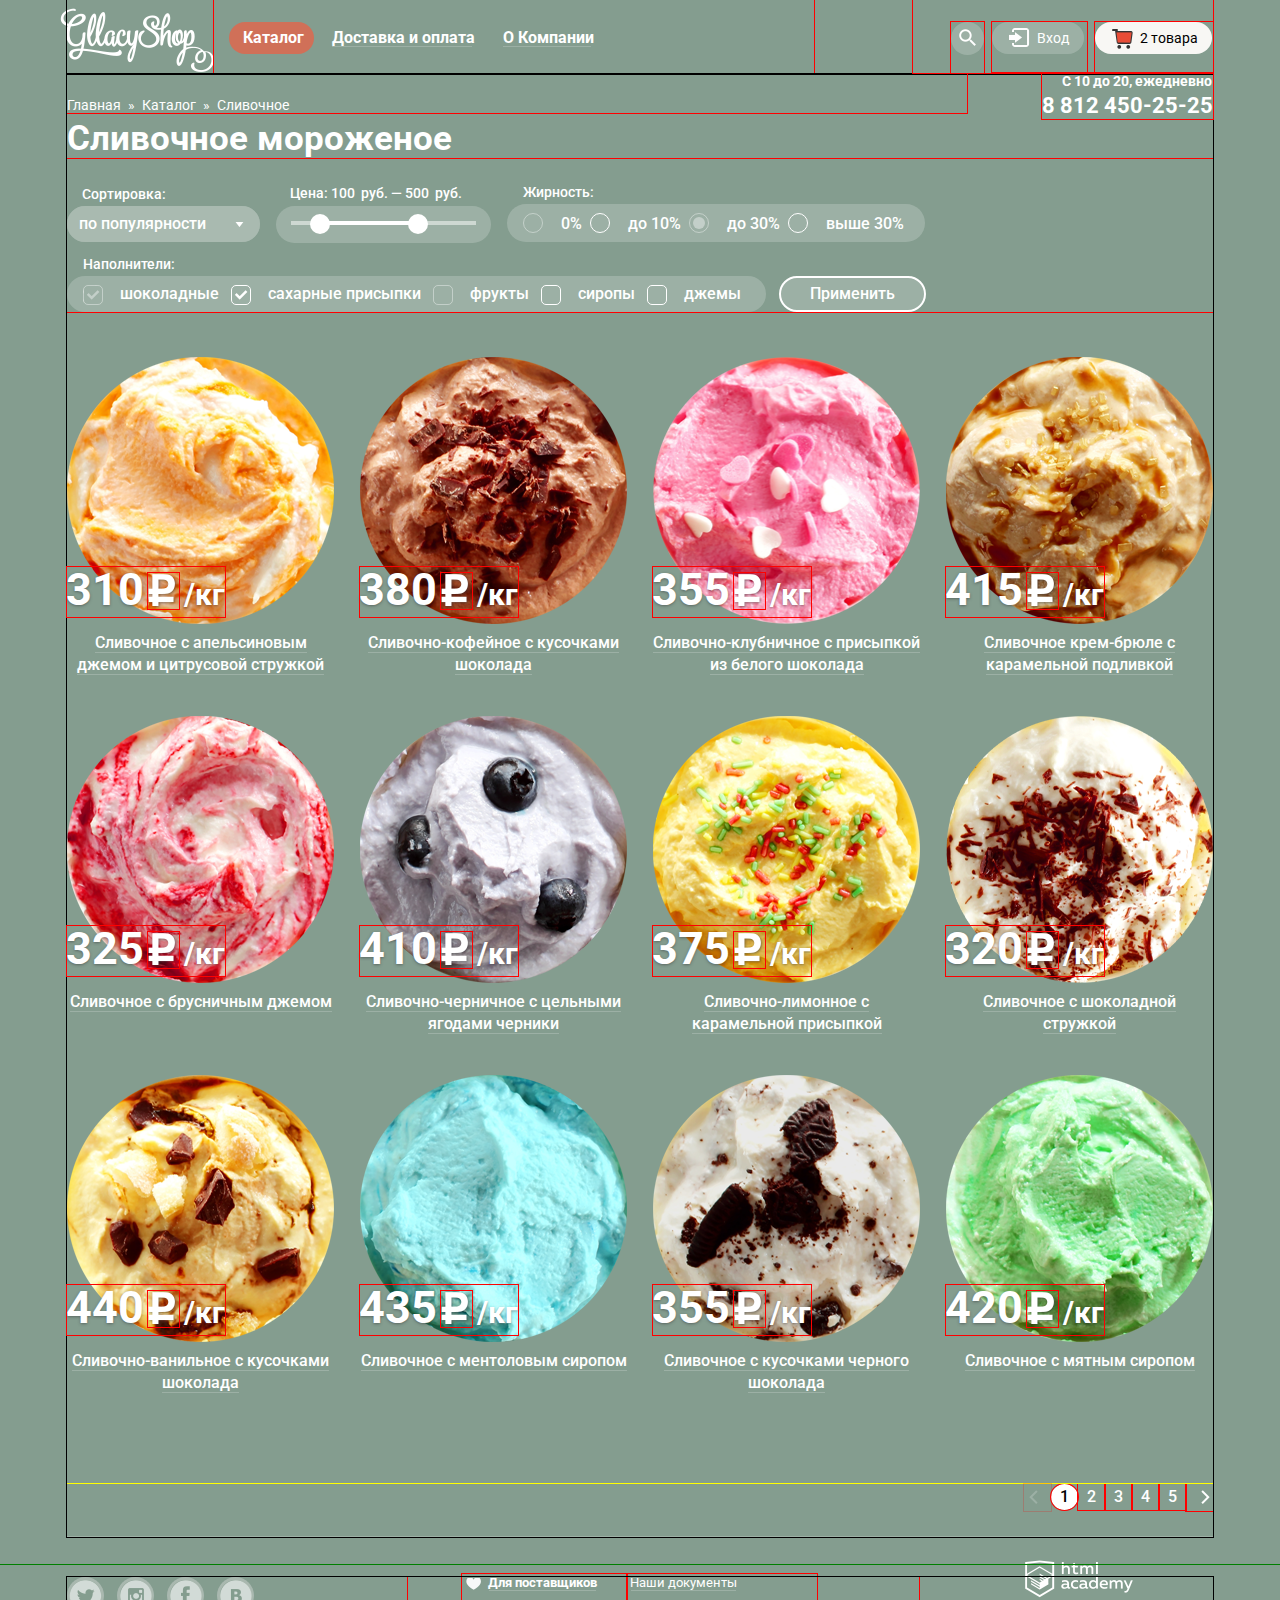
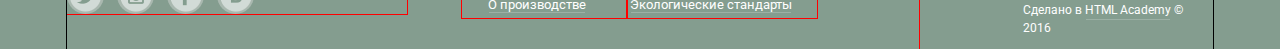
==== commit ea2ab389: "доверстаны состояния фильтров по стайлгайду" ====
--- a/catalog.html
+++ b/catalog.html
@@ -118,11 +118,11 @@
             </div>
             <fieldset class="fatness-options">
               <legend>Жирность:</legend>
-              <input type="radio" name="percent" id="percent-0" value="0%">
+              <input type="radio" name="percent" id="percent-0" value="0%" disabled>
               <label for="percent-0">0%</label>
               <input type="radio" name="percent" id="percent-10" value="10%" checked>
               <label for="percent-10">до 10%</label>
-              <input type="radio" name="percent" id="percent-30" value="30%">
+              <input type="radio" name="percent" id="percent-30" value="30%" disabled checked>
               <label for="percent-30">до 30%</label>
               <input type="radio" name="percent" id="percent-more" value="&gt;30%">
               <label for="percent-more">выше 30%</label>
--- a/css/style.css
+++ b/css/style.css
@@ -2116,51 +2116,41 @@
 
 .fatness-options label:hover::before,
 .topping-options label:hover::before {
-  box-shadow: inset 0 0 0 1px #ffffff;
+	box-shadow: inset 0 0 0 1px #ffffff;
+}
+
+input[type="radio"]:disabled + label::before {
+	content: "";
+	position: absolute;
+  top: 0;
+	left: 0;
+	width: 18px;
+	height: 18px;
+  border: 1px solid rgba(255, 255, 255, 0.4);
+  border-radius: 50%;
+  box-shadow: none;
+}
+
+input[type="radio"]:disabled:checked + label::after {
+	content: "";
+  position: absolute;
+	top: 4px;
+	left: 4px;
+	width: 12px;
+	height: 12px;
+	background-color: rgba(255, 255, 255, 0.4);
+  border-radius: 50%;
 }
 
 input[type="radio"]:checked + label::after {
 	content: "";
-	position: absolute;
+  position: absolute;
 	top: 4px;
 	left: 4px;
 	width: 12px;
 	height: 12px;
 	background-color: #ffffff;
   border-radius: 50%;
-}
-
-input[type="checkbox"]:checked + label::before {
-	content: "";
-	position: absolute;
-	top: 0;
-	left: 0;
-	width: 18px;
-	height: 18px;
-  background: url("../img/sprite.png") no-repeat center;
-  background-position: -16px -216px;
-}
-
-input[type="checkbox"]:checked:disabled + label::before {
-	content: "";
-	position: absolute;
-	top: 0;
-	left: 0;
-	width: 18px;
-	height: 18px;
-  border: 1px solid rgba(255, 255, 255, 0.2);
-  background: url("../img/sprite.png") no-repeat center;
-  background-position: -57px -216px;
-}
-
-input[type="checkbox"]:disabled + label::before {
-	content: "";
-	position: absolute;
-	top: 0;
-	left: 0;
-	width: 18px;
-	height: 18px;
-  border: 1px solid rgba(255, 255, 255, 0.4);
 }
 
 .topping-options label::before {
@@ -2171,6 +2161,40 @@
 	height: 18px;
 	border: 1px solid #ffffff;
   border-radius: 5px;
+}
+
+input[type="checkbox"]:disabled + label::before {
+	content: "";
+	position: absolute;
+  top: 0;
+	left: 0;
+	width: 18px;
+	height: 18px;
+  border: 1px solid rgba(255, 255, 255, 0.4);
+  border-radius: 5px;
+  box-shadow: none;
+}
+
+input[type="checkbox"]:disabled:checked + label::after {
+	content: "";
+  position: absolute;
+	top: 0;
+	left: 0;
+	width: 18px;
+	height: 18px;
+  background: url("../img/sprite.png") no-repeat center;
+  background-position: -56px -215px;
+}
+
+input[type="checkbox"]:checked + label::after {
+	content: "";
+  position: absolute;
+	top: 0;
+	left: 0;
+	width: 18px;
+	height: 18px;
+  background: url("../img/sprite.png") no-repeat center;
+  background-position: -15px -215px;
 }
 
 .filters-two label {
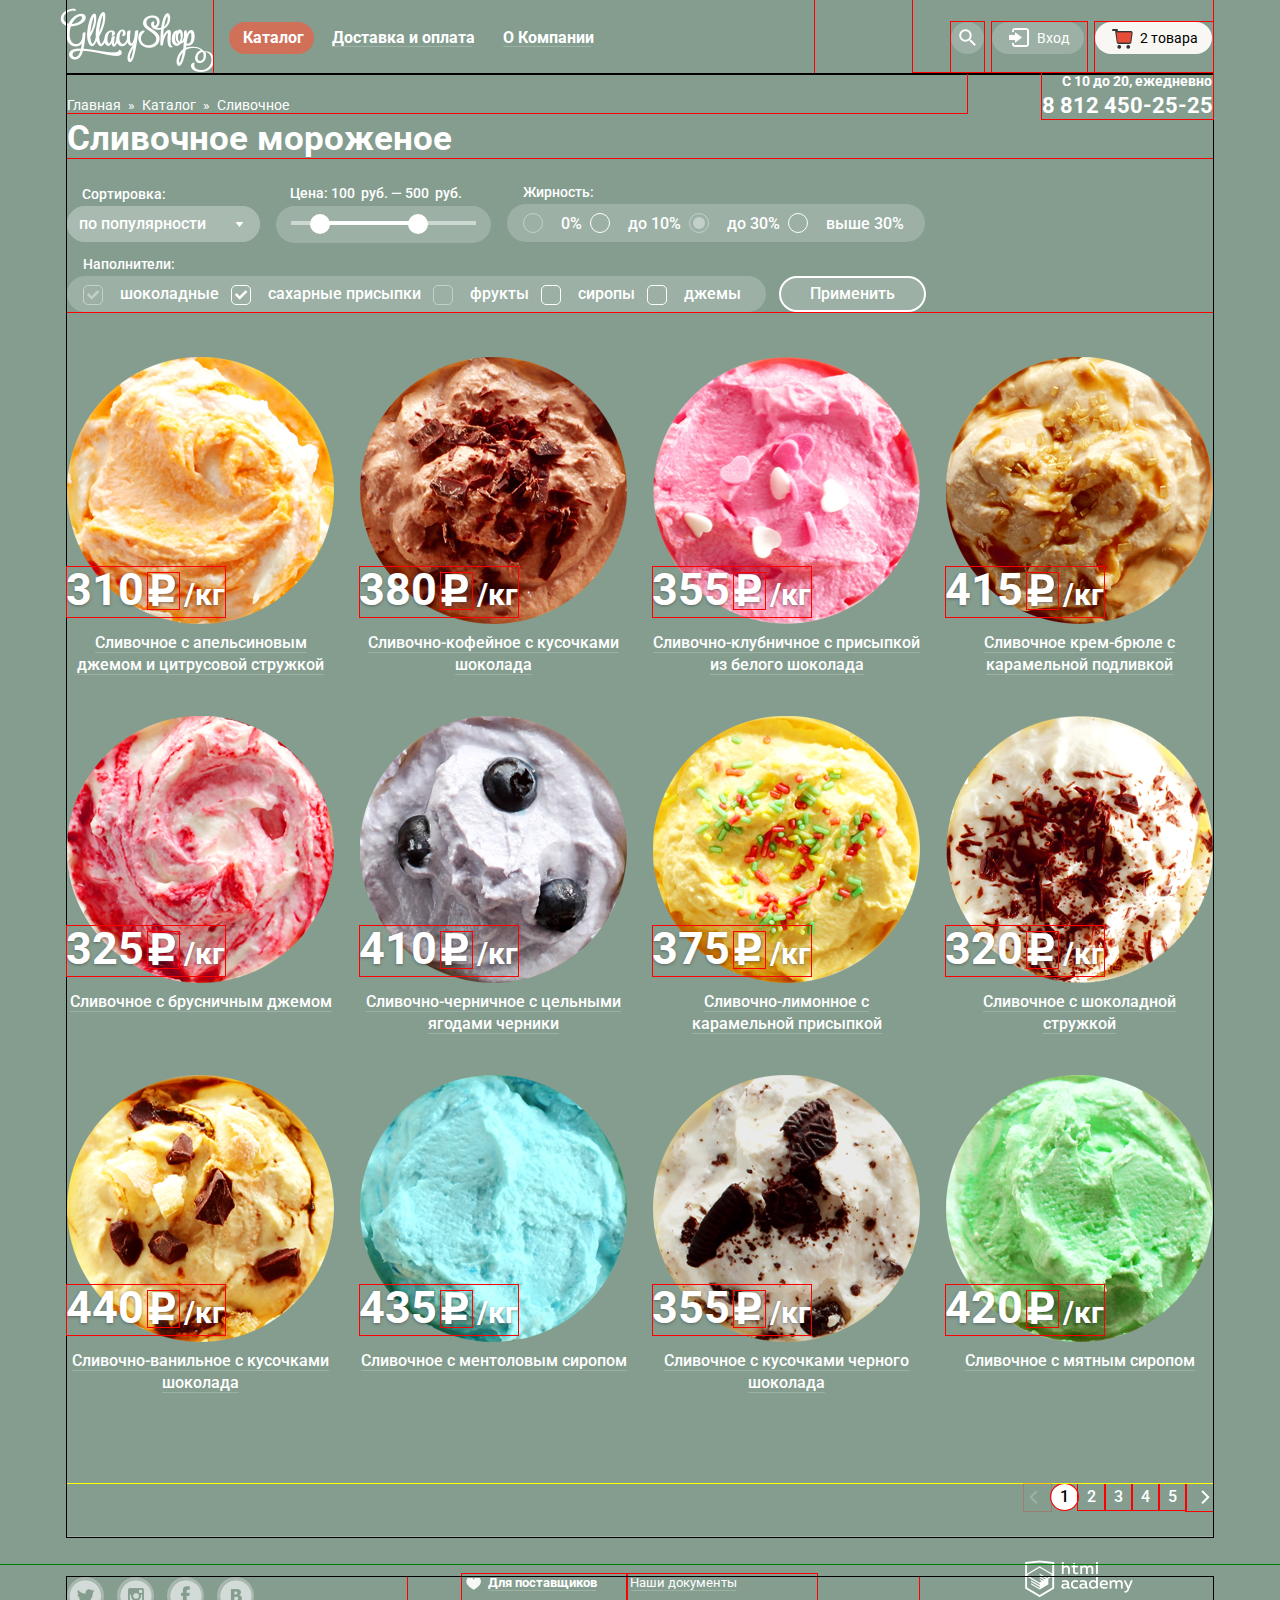
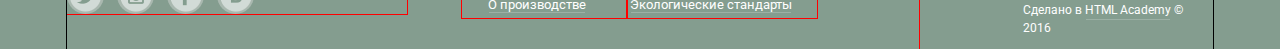
==== commit 8986377a: "правки после проверки через валидатор" ====
--- a/catalog.html
+++ b/catalog.html
@@ -30,7 +30,7 @@
           <div class="search popup">
             <div class="search-loupe">search
               <form class="search-form" action="#" method="get">
-                <input type="search" name="search" placeholder="Что ищем?" required="">
+                <input type="search" name="search" id="search" placeholder="Что ищем?" required="">
                 <label for="search">Что ищем?</label>
               </form>
             </div>
@@ -39,9 +39,9 @@
             <a class="enter-link" href="#">Вход</a>
             <div class="login-form">
               <form action="#" method="post">
-                <input type="email" name="email" placeholder="Электронная почта" required>
+                <input type="email" name="email" id="email" placeholder="Электронная почта" required>
                 <label for="email">Электронная почта</label>
-                <input type="password" name="password" placeholder="Пароль" required>
+                <input type="password" name="password" id="password" placeholder="Пароль" required>
                 <label for="password">Пароль</label>
                 <button class="enter-btn" type="submit">Войти</button>
                 <div class="enter-form">
--- a/css/style.css
+++ b/css/style.css
@@ -369,7 +369,7 @@
   font-size: 0;
   line-height: 0;
   width: 33px;
-  height: 33px;
+  height: 32px;
   text-decoration: none;
   cursor: pointer;
   padding: 0;
@@ -1342,8 +1342,11 @@
   margin: 0;
 }
 
+.mail {
+  position: relative;
+}
+
 .subscribe-wrapper input[type="email"] {
-  position: relative;
   width: 368px;
   box-sizing: border-box;
 	margin: 35px 0 0 0;
@@ -1414,8 +1417,8 @@
 .subscribe-wrapper input[type="email"]:focus + label {
   display: block;
   position: absolute;
-  top: 115px;
-  left: 30px;
+  top: 20px;
+  left: 18px;
   font-size: 11px;
   line-height: 13px;
   font-weight: 400;
@@ -1477,7 +1480,7 @@
   height: 429px;
 }
 
-.google-map {
+.interactive-map {
   position: absolute;
   top: 0;
   width: 100%;
@@ -1754,6 +1757,57 @@
   display: none;
 }
 
+.feedback-form-show {
+  display: block;
+  -webkit-animation: bounce 0.6s;
+          animation: bounce 0.6s;
+}
+
+@-webkit-keyframes bounce {
+  0%   {
+    -webkit-transform: translateX(-2000px);
+  }
+  70%  {
+    -webkit-transform: translateX(30px);
+  }
+  90%  {
+    -webkit-transform: translateX(-10px);
+  }
+  100% {
+    -webkit-transform: translateX(0);
+  }
+}
+
+@keyframes bounce {
+  0%   {
+    transform: translateX(-2000px);
+  }
+  70%  {
+    transform: translateX(30px);
+  }
+  90%  {
+    transform: translateX(-10px);
+  }
+  100% {
+    transform: translateX(0);
+  }
+}
+
+.overlay {
+	position: fixed;
+	top: 0;
+	left:0;
+	width: 100%;
+	height: 100%;
+	background-color: rgba(0, 0, 0, 0.3);
+  z-index: 15;
+  display: none;
+}
+
+.overlay-show {
+	display: block;
+}
+
 .feedback-title {
   position: relative;
   font-size: 24px;
@@ -1836,7 +1890,7 @@
 
 .feedback-form input[type="text"]::-webkit-input-placeholder,
 .feedback-form input[type="email"]::-webkit-input-placeholder,
-.feedback-form textarea::-webkit-input-placeholder{
+.feedback-form textarea::-webkit-input-placeholder {
   font-weight: 400;
 }
 
@@ -1854,7 +1908,7 @@
 
 .feedback-form input[type="text"]::-moz-placeholder,
 .feedback-form input[type="email"]::-moz-placeholder,
-.feedback-form textarea::-moz-placeholder  {
+.feedback-form textarea::-moz-placeholder {
   font-weight: 400;
 }
 
@@ -1866,7 +1920,7 @@
 
 .feedback-form input[type="text"]:focus::-webkit-input-placeholder,
 .feedback-form input[type="email"]:focus::-webkit-input-placeholder,
-.feedback-form textarea:focus::-webkit-input-placeholder{
+.feedback-form textarea:focus::-webkit-input-placeholder {
   font-size: 0;
 }
 
@@ -1884,7 +1938,7 @@
 
 .feedback-form input[type="text"]:focus::-moz-placeholder,
 .feedback-form input[type="email"]:focus::-moz-placeholder,
-.feedback-form textarea:focus::-moz-placeholder  {
+.feedback-form textarea:focus::-moz-placeholder {
   font-size: 0;
 }
 
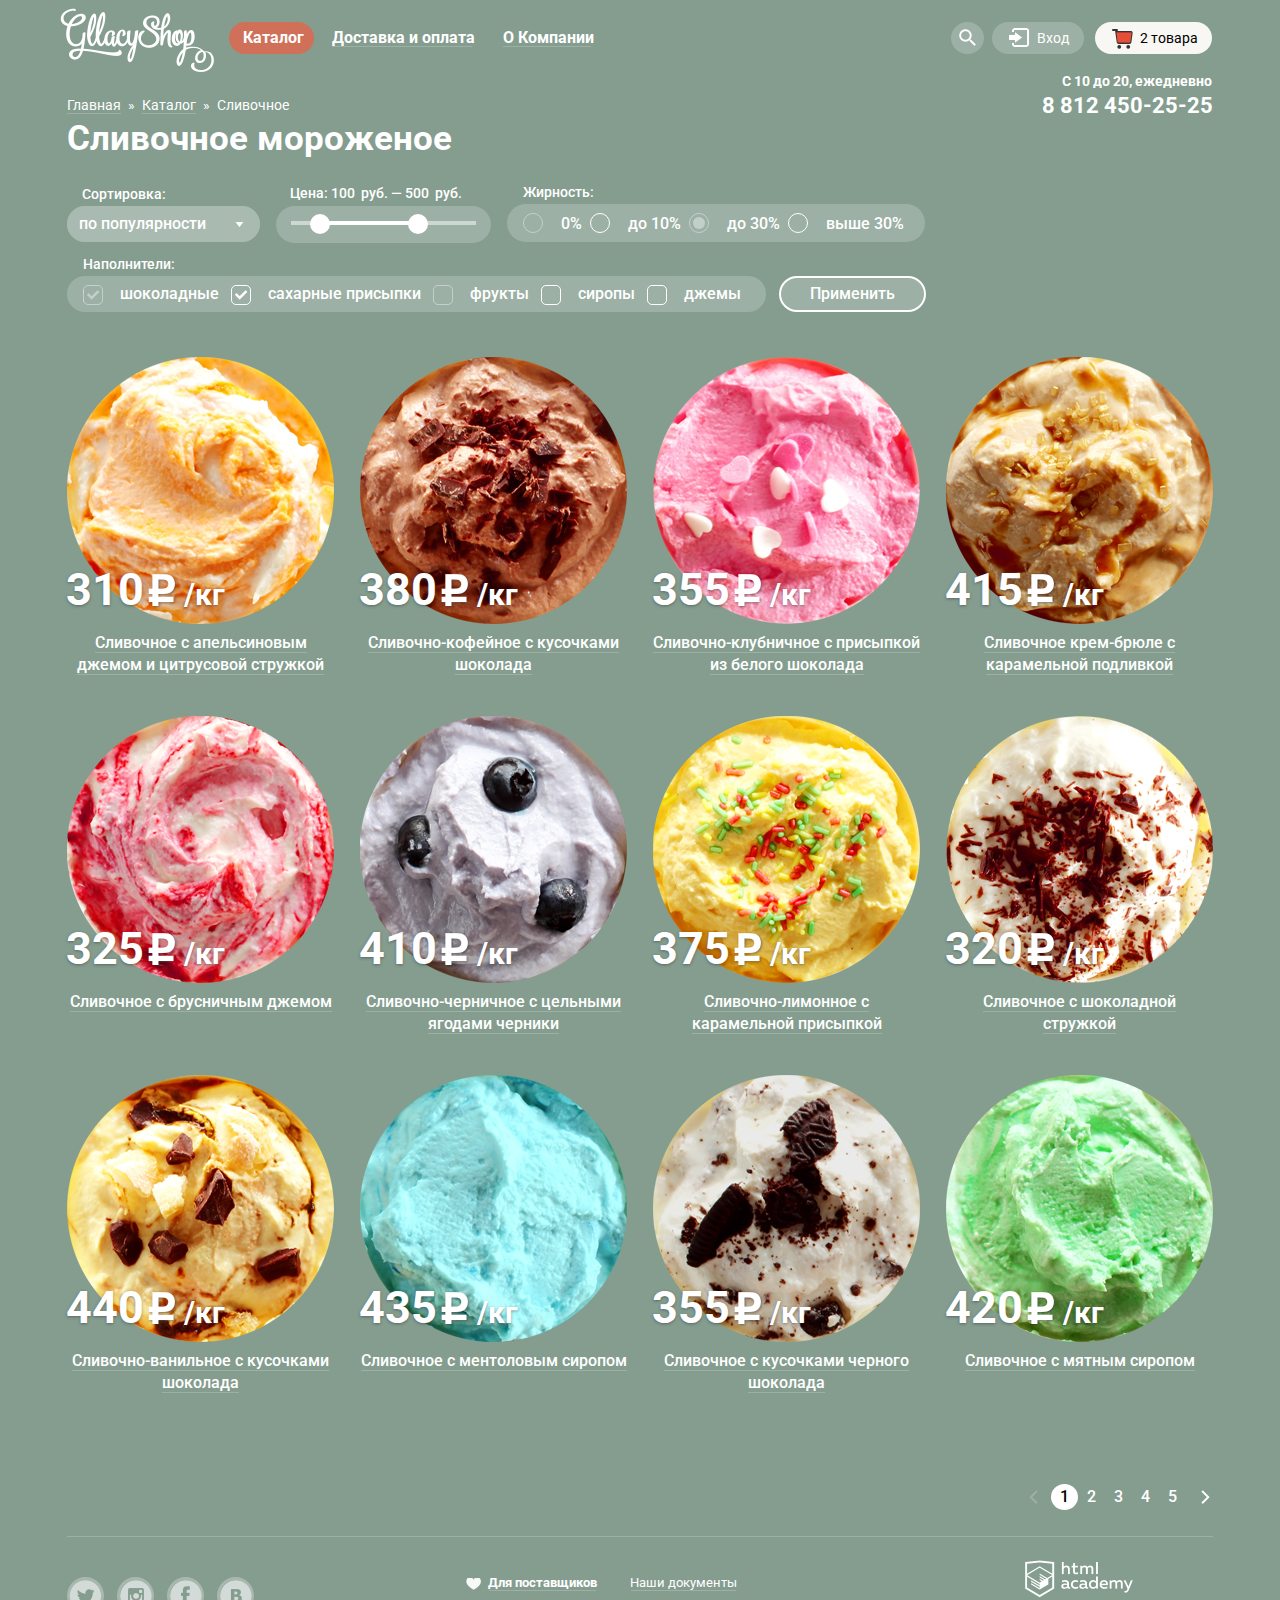
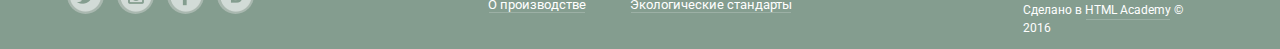
==== commit 83a51b17: "убраны обводки, добавлена минификация и префиксы" ====
--- a/catalog.html
+++ b/catalog.html
@@ -5,7 +5,7 @@
     <title>HTML Academy: Глейси</title>
     <link href="https://fonts.googleapis.com/css?family=Roboto:400,500,700&amp;subset=cyrillic-ext" rel="stylesheet">
     <link rel="stylesheet" href="css/normalize.css">
-    <link rel="stylesheet" href="css/style.css">
+    <link rel="stylesheet" href="css/style.min.css">
   </head>
   <body>
     <header class="main-header">
--- a/css/style.min.css
+++ b/css/style.min.css
@@ -0,0 +1 @@
+body{min-width:1200px;margin:0 auto;font-size:16px;line-height:22px;color:#ffffff;font-weight:700;font-family:"Roboto", "Arial", sans-serif;background-color:#849d8f}body > input[type="radio"]{display:none}.site-wrapper{background-color:#849d8f;background-image:url("../img/slide-1.png");background-position:top center;background-repeat:no-repeat;min-width:1200px;-webkit-transition:background-image 0.5s ease, background-color 0.5s ease;transition:background-image 0.5s ease, background-color 0.5s ease}.site-wrapper::before,.site-wrapper::after{content:"";visibility:hidden}.site-wrapper::before,.site-wrapper::after{background-image:url("../img/slide-2.png")}.site-wrapper::after{background-image:url("../img/slide-1.png")}.slider{margin-bottom:20px;position:relative;padding-top:552px;text-align:center;color:#ffffff}.slide{display:none}.slider-title{width:700px;font-size:60px;line-height:60px;margin:-235px auto 31px auto}.slider-btn{display:inline-block;vertical-align:top;padding:8px 40px 10px 40px;font-size:32px;line-height:44px;color:#ffffff;text-decoration:none;text-shadow:0 2px 5px rgba(160, 32, 11, 0.76);background:-webkit-linear-gradient(top, #f26843 0%, #e74b36 100%);background:linear-gradient(to bottom, #f26843 0%, #e74b36 100%);border-radius:100px;box-shadow:0 2px 2px rgba(172, 16, 0, 0.64)}.slider-btn:hover{background:-webkit-linear-gradient(top, #f58669 0%, #ec6f5e 100%);background:linear-gradient(to bottom, #f58669 0%, #ec6f5e 100%);box-shadow:0 2px 2px rgba(172, 16, 0, 1);color:#ffffff;border:none}.slider-btn:active{background:-webkit-linear-gradient(top, #d84732 0%, #e1613e 100%);background:linear-gradient(to bottom, #d84732 0%, #e1613e 100%);box-shadow:inset 0 2px 2px rgba(172, 16, 0, 1);color:#ffffff;border:none}.slider-controls{position:absolute;left:0;bottom:42px;z-index:20;font-size:0}.slider-controls label{display:inline-block;width:17px;height:17px;vertical-align:top;background-color:transparent;margin-right:8px;border:2px solid #ffffff;border-radius:50%;cursor:pointer}.slider-controls label:hover{background-color:rgba(255, 255, 255, 0.4)}#btn-1:checked ~ .site-wrapper #slide-1,#btn-2:checked ~ .site-wrapper #slide-2,#btn-3:checked ~ .site-wrapper #slide-3{display:block}#btn-1:checked ~ .site-wrapper label[for="btn-1"],#btn-2:checked ~ .site-wrapper label[for="btn-2"],#btn-3:checked ~ .site-wrapper label[for="btn-3"]{background-color:#ffffff}#btn-1:checked ~ .site-wrapper{background-color:#849d8f;background-image:url("../img/slide-1.png")}#btn-2:checked ~ .site-wrapper{background-color:#8996a6;background-image:url("../img/slide-2.png")}#btn-3:checked ~ .site-wrapper{background-color:#9d8b84;background-image:url("../img/slide-3.png")}.clearfix::after{content:"";display:table;clear:both}.container{width:1146px;margin:0 auto}.main-header img{float:left;width:154px;height:64px;margin-top:8px;margin-left:-7px}img{max-width:100%;height:auto}.main-navigation{float:left;width:600px}.navigation{list-style:none;padding-top:22px;padding-left:15px;margin:0}.navigation-item::after{content:"";position:absolute;right:13px;top:24px;left:14px;height:1px;background:rgba(255, 255, 255, 0.2)}.navigation-item:hover::after{display:none}.navigation a{position:relative;display:inline-block;vertical-align:top;color:#ffffff;text-decoration:none;font-size:16px;line-height:18px;padding:7px 10px 7px 14px}.navigation a:active,.navigation a:hover{color:#333333;background-color:#f8f7f4;border:none;border-radius:100px}.navigation .current-inner-page{background-color:#d07058;border:none;border-radius:100px}.dropdown{position:relative}.navigation ul{margin:0;padding:0;list-style:none;font-size:0}.navigation li{list-style:none;display:inline-block;vertical-align:top;padding-bottom:20px}.dropdown-nav{position:absolute;top:40px;left:0;width:145px;padding:0;margin:0;list-style:none;background:#f8f7f4;border-radius:10px;box-shadow:0 20px 20px 0 rgba(0, 0, 0, 0.4);z-index:25;display:none}.dropdown-nav li{list-style:none;padding:0;margin:0}.dropdown-nav a{color:#323232;font-size:14px;line-height:16px;font-weight:400;text-decoration:none;width:105px;padding:8px 20px;border:none}.dropdown-nav li:first-child a{padding-top:16px;font-weight:bold;border-radius:10px 10px 0 0;position:relative}.dropdown-nav li:first-child:hover::before,.dropdown-nav li:first-child::before{content:"";position:absolute;width:128px;height:1px;top:36px;left:10px;background-color:#d1d0ce;z-index:10}.dropdown-nav li:last-child a{border-radius:0 0 10px 10px}.navigation li:first-child:hover .dropdown-nav{display:block}.dropdown-nav .catalog-title{font-size:14px;line-height:16px;font-weight:700;color:#323232;margin:10px 20px}.dropdown:hover .navigation-item{background:#f8f7f4;color:#333333;border-radius:100px;border:none}.dropdown-nav a:hover{background-color:#fbded8;border-radius:0}.dropdown-nav a:active{background-color:#f6b5a5;box-shadow:none}.dropdown-nav .active{background-color:#d07058;color:#ffffff;cursor:pointer}.user-block{position:relative;float:right;width:300px;font-size:14px;text-align:right;padding-top:22px;margin-right:0}.search,.enter,.cart{display:inline-block;vertical-align:top;position:relative;margin-right:5px;padding-bottom:18px}.cart{margin-right:0}.search:hover .search-form{display:block}.search-loupe{position:relative;color:#ffffff;background:rgba(255, 255, 255, 0.2);border-radius:50%;font-size:0;line-height:0;width:33px;height:32px;text-decoration:none;cursor:pointer;padding:0}.search-form{position:absolute;top:40px;right:0;padding:20px 16px;background:#f8f7f4;border-radius:5px;box-shadow:0 20px 20px 0 rgba(0, 0, 0, 0.4);z-index:10;display:none}.search-form > input[type="search"]{width:311px;height:44px;box-sizing:border-box;border:1px solid rgba(178, 178, 178, 0.52);border-radius:5px;padding:10px 14px;font-size:16px;line-height:24px;font-weight:700;color:#323232}.search-form input[type="search"]:hover{padding:9px 13px;border:2px solid rgba(178, 178, 178, 0.52)}.search-form input[type="search"]:focus{padding:9px 13px;border:2px solid rgba(46, 136, 228, 0.52);outline:none}.search-form input[type="search"]::-webkit-input-placeholder{font-weight:400}.search-form input[type="search"]::-ms-input-placeholder{font-weight:400}.search-form input[type="search"]:-ms-input-placeholder{font-weight:400}.search-form input[type="search"]::-moz-placeholder{font-weight:400}.search-form input[type="search"]:-moz-placeholder{font-weight:400}.search-form input[type="search"]:focus::-webkit-input-placeholder{font-size:0}.search-form input[type="search"]:focus::-ms-input-placeholder{font-size:0}.search-form input[type="search"]:focus:-ms-input-placeholder{font-size:0}.search-form input[type="search"]:focus::-moz-placeholder{font-size:0}.search-form input[type="search"]:focus:-moz-placeholder{font-size:0}.search-form input[type="search"] + label{display:none}.search-form input[type="search"]:focus + label{display:block;position:absolute;top:5px;left:30px;font-size:11px;line-height:13px;font-weight:400;color:#5b9ddf}.search-loupe:hover{background-color:#f8f7f4;border-radius:100px}.search-loupe::before{content:"";position:absolute;width:25px;height:25px;top:7px;left:8px;background:url("../img/sprite.png") no-repeat -15px -1240px}.search-loupe:hover::before{content:"";position:absolute;width:25px;height:25px;top:7px;left:8px;background:url("../img/sprite.png") no-repeat -15px -1287px}.enter{position:relative}.enter:hover .login-form{display:block}.enter-link{position:relative;display:inline-block;vertical-align:top;padding:5px 15px 5px 45px;margin-right:3px;color:#ffffff;text-decoration:none;font-weight:400;background:rgba(255, 255, 255, 0.2);border-radius:100px;cursor:pointer}.enter-link:hover{background-color:#f8f7f4;border-radius:100px;color:#323232}.enter-link::before{content:"";position:absolute;width:25px;height:25px;top:4px;left:17px;background:url("../img/sprite.png") no-repeat -15px -354px}.enter-link:hover::before{content:"";position:absolute;width:25px;height:25px;top:6px;left:17px;background:url("../img/sprite.png") no-repeat -15px -405px}.login-form{position:absolute;top:40px;right:0;width:277px;height:214px;box-sizing:border-box;padding:20px;margin:0;background:#f8f7f4;border-radius:5px;box-shadow:0 20px 20px 0 rgba(0, 0, 0, 0.4);z-index:10;display:none}.login-form input[type="email"],.login-form input[type="password"]{position:relative;width:240px;box-sizing:border-box;border:1px solid rgba(178, 178, 178, 0.52);border-radius:5px;padding:10px 14px;margin:0 0 20px 0;font-size:16px;line-height:24px;font-weight:700;color:#323232}.login-form input[type="email"]:hover,.login-form input[type="password"]:hover{padding:9px 13px;border:2px solid rgba(178, 178, 178, 0.52)}.login-form input[type="email"]::-webkit-input-placeholder,.login-form input[type="password"]::-webkit-input-placeholder{font-weight:400}.login-form input[type="email"]::-ms-input-placeholder,.login-form input[type="password"]::-ms-input-placeholder{font-weight:400}.login-form input[type="email"]:-ms-input-placeholder,.login-form input[type="password"]:-ms-input-placeholder{font-weight:400}.login-form input[type="email"]::-moz-placeholder,.login-form input[type="password"]::-moz-placeholder{font-weight:400}.login-form input[type="email"]:-moz-placeholder,.login-form input[type="password"]:-moz-placeholder{font-weight:400}.login-form input[type="email"]:focus,.login-form input[type="password"]:focus{padding:9px 13px;border:2px solid rgba(46, 136, 228, 0.52);outline:none}.login-form input[type="email"]:focus::-webkit-input-placeholder,.login-form input[type="password"]:focus::-webkit-input-placeholder{font-size:0}.login-form input[type="email"]:focus::-ms-input-placeholder,.login-form input[type="password"]:focus::-ms-input-placeholder{font-size:0}.login-form input[type="email"]:focus:-ms-input-placeholder,.login-form input[type="password"]:focus:-ms-input-placeholder{font-size:0}.login-form input[type="email"]:focus::-moz-placeholder,.login-form input[type="password"]:focus::-moz-placeholder{font-size:0}.login-form input[type="email"]:focus:-moz-placeholder,.login-form input[type="password"]:focus:-moz-placeholder{font-size:0}.login-form input[type="email"] + label,.login-form input[type="password"] + label{display:none}.login-form input[type="email"]:focus + label{display:block;position:absolute;top:5px;left:30px;font-size:11px;line-height:13px;font-weight:400;color:#5b9ddf}.login-form input[type="password"]:focus + label{display:block;position:absolute;top:70px;left:30px;font-size:11px;line-height:13px;font-weight:400;color:#5b9ddf}.enter-btn{float:left;padding:10px 25px;margin-right:5px;font-weight:bold;font-size:18px;line-height:24px;color:#ffffff;text-align:center;text-decoration:none;text-shadow:0 2px 5px rgba(160, 32, 11, 0.76);background:#f26843;background:-webkit-linear-gradient(top, #f26843 0%, #e74b36 100%);background:linear-gradient(to bottom, #f26843 0%, #e74b36 100%);border-radius:100px;box-shadow:0 2px 2px rgba(172, 16, 0, 0.64);border:none;cursor:pointer}.enter-btn:hover{background:-webkit-linear-gradient(top, #f58669 0%, #ec6f5e 100%);background:linear-gradient(to bottom, #f58669 0%, #ec6f5e 100%);box-shadow:0 2px 2px rgba(172, 16, 0, 1);color:#ffffff;border:none}.enter-btn:focus{background:-webkit-linear-gradient(top, #d84732 0%, #e1613e 100%);background:linear-gradient(to bottom, #d84732 0%, #e1613e 100%);box-shadow:inset 0 2px 2px rgba(172, 16, 0, 1);color:#ffffff;border:none;outline:none}.enter-form{float:right;width:120px;text-align:left}.enter-form a{font-size:13px;line-height:24px;font-weight:400;color:#323232;text-decoration:none;border-bottom:1px solid #323232}.enter-form a:hover,.enter-form a:active{color:#e84d37;border-bottom:1px solid #e84d37}.cart:hover .cart-popup{display:block}.cart-link{display:inline-block;vertical-align:top;position:relative;padding:5px 35px 5px 45px;margin-right:0;color:#ffffff;text-decoration:none;font-weight:400;cursor:pointer;background:rgba(255, 255, 255, 0.2);border-radius:100px}.cart-link::before{content:"";position:absolute;width:33px;height:33px;top:6px;left:17px;background:url("../img/sprite.png") no-repeat -15px -15px}.cart-link:hover{background-color:#f8f7f4;border-radius:100px;color:#323232}.cart-link:hover::before{content:"";position:absolute;width:25px;height:25px;top:6px;left:17px;background:url("../img/sprite.png") no-repeat -15px -64px}.cart-link-full{position:relative;display:inline-block;vertical-align:top;padding:5px 14px 5px 45px;margin-right:1px;color:#000000;text-decoration:none;font-weight:400;cursor:pointer;background-color:#f8f7f4;border-radius:100px}.cart-link-full::before{content:"";position:absolute;width:25px;height:25px;top:6px;left:17px;background:url("../img/sprite.png") no-repeat -15px -64px}.cart-popup{position:absolute;top:40px;right:0;width:540px;min-height:240px;box-sizing:border-box;padding:20px 17px;background:#f8f7f4;border-radius:5px;box-shadow:0 20px 20px 0 rgba(0, 0, 0, 0.4);z-index:10;display:none}.cart-popup table{font-size:13px;line-height:16px;font-weight:400;color:#323232;text-align:left}.icecream-item-1 td,.icecream-item-2 td{padding-top:10px;padding-bottom:20px}.cart-remove{position:relative;width:11px;padding-right:14px}.cart-remove .remove-btn{position:absolute;top:10px;left:0;width:15px;height:15px;background:#f8f7f4;font-size:0;border:0;cursor:pointer;outline:none}.cart-remove .remove-btn::before,.cart-remove .remove-btn::after{content:"";position:absolute;top:8px;left:0;width:15px;height:1px;background-color:#000000;border-radius:1px}.cart-remove .remove-btn::before{-webkit-transform:rotate(45deg);transform:rotate(45deg)}.cart-remove .remove-btn::after{-webkit-transform:rotate(-45deg);transform:rotate(-45deg)}.cart-item{position:relative;width:219px;padding-left:46px}.cart-item a{color:#323232;text-decoration:none}.icecream-item-1 .cart-item::before{content:"";position:absolute;top:1px;left:0;width:33px;height:33px;background:url("../img/sprite.png") no-repeat -15px -1369px}.icecream-item-2 .cart-item::before{content:"";position:absolute;top:10px;left:0;width:33px;height:33px;background:url("../img/sprite.png") no-repeat -15px -1706px}.cart-amount{width:44px;padding-left:27px}.cart-price{width:50px;padding-right:25px;color:#999999}.total-cost{position:relative;padding-top:15px;padding-bottom:15px;text-align:right;font-size:15px;line-height:18px;font-weight:700;color:#333333}.total-cost::before{content:"";position:absolute;top:0;right:0;width:500px;height:1px;background-color:#cacac7}.cart-btn{float:right;padding:10px 15px;margin-right:5px;font-size:18px;line-height:24px;color:#ffffff;text-align:center;text-decoration:none;text-shadow:0 2px 5px rgba(160, 32, 11, 0.76);background:#f26843;background:-webkit-linear-gradient(top, #f26843 0%, #e74b36 100%);background:linear-gradient(to bottom, #f26843 0%, #e74b36 100%);border-radius:100px;box-shadow:0 2px 2px rgba(172, 16, 0, 0.64);border:none;cursor:pointer}.cart-btn:hover{background:-webkit-linear-gradient(top, #f58669 0%, #ec6f5e 100%);background:linear-gradient(to bottom, #f58669 0%, #ec6f5e 100%);box-shadow:0 2px 2px rgba(172, 16, 0, 1);color:#ffffff;border:none}.cart-btn:focus{background:-webkit-linear-gradient(top, #d84732 0%, #e1613e 100%);background:linear-gradient(to bottom, #d84732 0%, #e1613e 100%);box-shadow:inset 0 2px 2px rgba(172, 16, 0, 1);color:#ffffff;border:none;outline:none}.worktime{position:absolute;top:73px;right:0}.worktime p{font-size:14px;line-height:16px;margin:0 1px 5px 0}.worktime span{font-size:22px;line-height:24px}.offers-free{width:1146px;margin-top:20px}.free-left{float:left;width:560px;min-height:210px;box-sizing:border-box;background:#9b283f url("../img/offer-bg-1.jpg") no-repeat -28px -95px;border-radius:15px;padding:15px 22px 22px 17px}.free-right{float:right;width:560px;min-height:210px;box-sizing:border-box;background:#653f30 url("../img/offer-bg-2.jpg") no-repeat -219px -105px;border-radius:15px;padding:15px 22px 22px 17px}.offers-free h2{font-size:35px;line-height:41px;margin:0}.offers-free p{font-size:18px;line-height:22px;margin:15px 0 45px 2px}.free-btn{float:right;padding:10px 22px 12px 22px;font-size:18px;line-height:24px;color:#ffffff;text-align:center;text-decoration:none;text-shadow:0 2px 5px rgba(160, 32, 11, 0.76);background:#f26843;background:-webkit-linear-gradient(top, #f26843 0%, #e74b36 100%);background:linear-gradient(to bottom, #f26843 0%, #e74b36 100%);border-radius:100px;box-shadow:0 2px 2px rgba(172, 16, 0, 0.64)}.free-btn:hover{background:-webkit-linear-gradient(top, #f58669 0%, #ec6f5e 100%);background:linear-gradient(to bottom, #f58669 0%, #ec6f5e 100%);box-shadow:0 2px 2px rgba(172, 16, 0, 1);color:#ffffff;border:none}.free-btn:active{background:-webkit-linear-gradient(top, #d84732 0%, #e1613e 100%);background:linear-gradient(to bottom, #d84732 0%, #e1613e 100%);box-shadow:inset 0 2px 2px rgba(172, 16, 0, 1);color:#ffffff;border:none}.product-item{position:relative;display:inline-block;vertical-align:top;width:267px;margin:40px 22px 0 0;text-align:center}.product-item:nth-child(4n){margin-right:0}.product-item img{position:relative;width:267px;height:267px;margin-bottom:2px}.hit::after{content:"";position:absolute;top:0;left:0;width:61px;height:61px;background:#ffffff url("../img/sprite.png") no-repeat -15px -638px;border-radius:100px}.item-price{position:absolute;display:inline-block;vertical-align:top;top:210px;left:0;color:#ffffff}.price{font-size:45px;line-height:45px;text-shadow:0 1px 3px rgba(49, 50, 53, 0.5);margin-right:36px;margin-left:-1px}.price::after{content:"";position:absolute;top:6px;left:81px;width:31px;height:36px;background:url("../img/sprite.png") -16px -1640px}.weight{font-size:30px;line-height:45px;text-shadow:0 1px 3px rgba(49, 50, 53, 0.5)}.item-description{position:relative;font-size:16px;line-height:22px;font-weight:500;color:#ffffff;margin:0;text-align:center;border-bottom:1px solid rgba(255, 255, 255, 0.2)}.product-item::before{content:"";position:absolute;left:-7px;top:-5px;width:280px;bottom:-70px;border-radius:10px;background-color:rgba(255, 255, 255, 0.2);box-shadow:0 20px 20px 0 rgba(0, 0, 0, 0.4);cursor:pointer;display:none}.product-item:hover::before{display:block}.product-item:hover{z-index:20}.product-item:hover .quick-view-btn{display:block}.quick-view-btn{position:absolute;bottom:-60px;padding-left:30px;z-index:10;display:none}.view-btn{display:inline-block;vertical-align:top;padding:12px 19px;font-size:18px;line-height:24px;color:#ffffff;text-decoration:none;text-shadow:0 2px 5px rgba(160, 32, 11, 0.76);background:#f26843;background:-webkit-linear-gradient(top, #f26843 0%, #e74b36 100%);background:linear-gradient(to bottom, #f26843 0%, #e74b36 100%);border-radius:100px;box-shadow:0 2px 2px rgba(172, 16, 0, 0.64);border:none;cursor:pointer}.view-btn:hover{background:-webkit-linear-gradient(top, #f58669 0%, #ec6f5e 100%);background:linear-gradient(to bottom, #f58669 0%, #ec6f5e 100%);box-shadow:0 2px 2px rgba(172, 16, 0, 1);color:#ffffff;border:none}.view-btn:active{background:-webkit-linear-gradient(top, #d84732 0%, #e1613e 100%);background:linear-gradient(to bottom, #d84732 0%, #e1613e 100%);box-shadow:inset 0 2px 2px rgba(172, 16, 0, 1);color:#ffffff;border:none}.about-gllacy{width:1146px;box-sizing:border-box;background:url("../img/texture-bg.jpg") repeat -10px -22px;border-radius:15px;padding:25px 19px 7px 19px;margin-top:44px;z-index:10}.about-gllacy h3{margin:0;font-size:24px;line-height:30px;font-weight:500;color:#323232}.features-left{float:left;width:540px;margin-top:5px}.features-right{float:right;width:540px;margin-top:5px}.features-left,.features-right p{font-size:16px;line-height:22px;font-weight:500;color:#323232}.feature-1,.feature-2,.feature-3,.feature-4{position:relative;margin-left:55px}.feature-1::before,.feature-2::before,.feature-3::before,.feature-4::before{content:"";position:absolute;top:-12px;left:-55px;width:49px;height:49px;background:url("../img/sprite.png") no-repeat -15px -729px}.feature-2::before{background:url("../img/sprite.png") no-repeat -15px -1037px}.feature-3::before{background:url("../img/sprite.png") no-repeat -15px -454px}.feature-4::before{background:url("../img/sprite.png") no-repeat -15px -958px}.feature-2,.feature-4{margin-top:23px}.index-content{width:1146px;margin-top:40px}.blog{float:left;width:560px;min-height:222px;box-sizing:border-box;background:#ffffff url("../img/blog-bg.jpg") no-repeat -28px -223px;border-radius:15px;padding:24px 19px}.subscribe{float:right;width:560px;min-height:220px;box-sizing:border-box;background-color:#f8f7f4;background-image:url("../img/pattern-post.png");background-repeat:repeat;border-radius:15px;padding:6px}.subscribe-wrapper{width:549px;min-height:210px;box-sizing:border-box;background-color:#f8f7f4;border-radius:15px;padding:29px 20px}.new-blog{font-size:16px;line-height:22px;font-weight:500;color:#323232;padding:0;margin:0 0 5px 0}.blog-content{font-size:24px;line-height:30px;color:#323232;text-decoration:underline}.subscribe-offer{font-size:16px;line-height:22px;font-weight:400;color:#5a5a5a;padding:0;margin:0}.mail{position:relative}.subscribe-wrapper input[type="email"]{width:368px;box-sizing:border-box;margin:35px 0 0 0;padding:10px 14px;font-size:16px;line-height:24px;font-weight:700;color:#323232;border-radius:5px;border:1px solid rgba(178, 178, 178, 0.52)}.subscribe-wrapper input[type="email"]:hover{padding:9px 13px;border:2px solid rgba(178, 178, 178, 0.52)}.subscribe-wrapper input[type="email"]:focus{padding:9px 13px;border:2px solid rgba(46, 136, 228, 0.52);outline:none}.subscribe-wrapper input[type="email"]::-webkit-input-placeholder{font-weight:400}.subscribe-wrapper input[type="email"]::-ms-input-placeholder{font-weight:400}.subscribe-wrapper input[type="email"]:-ms-input-placeholder{font-weight:400}.subscribe-wrapper input[type="email"]::-moz-placeholder{font-weight:400}.subscribe-wrapper input[type="email"]:-moz-placeholder{font-weight:400}.subscribe-wrapper input[type="email"]:focus::-webkit-input-placeholder{font-size:0}.subscribe-wrapper input[type="email"]:focus::-ms-input-placeholder{font-size:0}.subscribe-wrapper input[type="email"]:focus:-ms-input-placeholder{font-size:0}.subscribe-wrapper input[type="email"]:focus::-moz-placeholder{font-size:0}.subscribe-wrapper input[type="email"]:focus:-moz-placeholder{font-size:0}.subscribe-wrapper input[type="email"] + label{display:none}.subscribe-wrapper input[type="email"]:focus + label{display:block;position:absolute;top:20px;left:18px;font-size:11px;line-height:13px;font-weight:400;color:#5b9ddf}.subscribe-btn{display:inline-block;vertical-align:top;padding:10px 17px;margin:35px 0 6px 9px;font-size:18px;line-height:24px;color:#ffffff;text-decoration:none;text-shadow:0 2px 5px rgba(160, 32, 11, 0.76);background:#f26843;background:-webkit-linear-gradient(top, #f26843 0%, #e74b36 100%);background:linear-gradient(to bottom, #f26843 0%, #e74b36 100%);border-radius:100px;box-shadow:0 2px 2px rgba(172, 16, 0, 0.64);border:none;cursor:pointer;outline:none}.subscribe-btn:hover{background:-webkit-linear-gradient(top, #f58669 0%, #ec6f5e 100%);background:linear-gradient(to bottom, #f58669 0%, #ec6f5e 100%);box-shadow:0 2px 2px rgba(172, 16, 0, 1);color:#ffffff;border:none}.subscribe-btn:active{background:-webkit-linear-gradient(top, #d84732 0%, #e1613e 100%);background:linear-gradient(to bottom, #d84732 0%, #e1613e 100%);box-shadow:inset 0 2px 2px rgba(172, 16, 0, 1);color:#ffffff;border:none}.map-wrapper{position:relative;margin:40px 0 20px 0}.map-wrapper .container{width:1200px}.map{position:relative}.map img{width:1200px;height:429px}.interactive-map{position:absolute;top:0;width:100%;z-index:10}.contacts{position:absolute;top:62px;right:27px;width:302px;min-height:305px;box-sizing:border-box;background:#fefefe;border-radius:15px;padding:30px 25px;z-index:15}.contacts p{font-size:14px;line-height:20px;font-weight:400;color:#323232;padding:0;margin:0}.contacts .contacts-title{font-size:18px;line-height:24px;font-weight:700;margin:2px 0 16px 0}.contacts .contacts-number{font-size:18px;line-height:24px;font-weight:700;margin:4px 0 3px 0}.contacts .contacts-btn{display:inline-block;vertical-align:top;margin-top:25px;padding:9px 27px 11px 28px;font-size:18px;line-height:24px;color:#ffffff;text-align:center;text-decoration:none;text-shadow:0 2px 5px rgba(160, 32, 11, 0.76);background:#f26843;background:-webkit-linear-gradient(top, #f26843 0%, #e74b36 100%);background:linear-gradient(to bottom, #f26843 0%, #e74b36 100%);border-radius:100px;box-shadow:0 2px 2px rgba(172, 16, 0, 0.64)}.contacts .contacts-btn:hover{background:-webkit-linear-gradient(top, #f58669 0%, #ec6f5e 100%);background:linear-gradient(to bottom, #f58669 0%, #ec6f5e 100%);box-shadow:0 2px 2px rgba(172, 16, 0, 1);color:#ffffff;border:none}.contacts .contacts-btn:active{background:-webkit-linear-gradient(top, #d84732 0%, #e1613e 100%);background:linear-gradient(to bottom, #d84732 0%, #e1613e 100%);box-shadow:inset 0 2px 2px rgba(172, 16, 0, 1);color:#ffffff;border:none}.main-footer{min-height:70px;padding-top:12px}.main-footer .social{float:left;width:340px;margin-right:55px}.main-footer .production{float:left;width:355px;margin-right:90px}.main-footer .copyright{float:right;width:293px;margin-left:0}.social a{display:inline-block;vertical-align:top;width:31px;height:31px;margin:0;margin-right:9px;font-size:0;border:3px solid rgba(225, 225, 225, 0.5);border-radius:50%;opacity:0.8}.social a:last-child{margin-right:0}.social a:hover{opacity:1}.social a:active{opacity:0.9;box-shadow:inset 0 2px 1px rgba(136, 136, 136, 1)}.social-btn-tw{background:url("../img/sprite.png") no-repeat -16px -1116px}.social-btn-inst{background:url("../img/sprite.png") no-repeat -15px -808px}.social-btn-fb{background:url("../img/sprite.png") no-repeat -15px -533px}.social-btn-vk{background:url("../img/sprite.png") no-repeat -15px -1178px}.about-production{float:left;width:165px;box-sizing:border-box;padding-left:26px;margin-top:-3px}.documents{float:right;width:190px;box-sizing:border-box;padding-left:3px;margin-top:-3px}.production a{position:relative;display:inline-block;vertical-align:top;font-size:13px;line-height:18px;font-weight:400;color:#ffffff;text-decoration:none}.production a:hover,.production a:active{color:#ffbc9e}.production a::after{content:"";position:absolute;right:1px;top:16px;left:1px;height:1px;background:rgba(255, 255, 255, 0.2)}.production a:hover::after,.production a:active::after{background:rgba(255, 188, 158, 0.3)}.about-production .provider{font-weight:bold;position:relative}.about-production .provider::before{content:"";position:absolute;top:4px;left:-22px;width:15px;height:13px;background:url("../img/sprite.png") no-repeat -15px -596px}.copyright img{width:108px;height:38px;margin-top:-17px;margin-left:105px}.developer-copyright{font-size:12px;line-height:18px;font-weight:400;color:#ffffff;padding:0;margin-top:-3px;margin-left:103px}.developer-copyright a{position:relative;font-size:12px;line-height:18px;font-weight:400;color:#ffffff;text-decoration:none}.developer-copyright a:hover,.developer-copyright a:active{color:#ffbc9e}.developer-copyright a::after{content:"";position:absolute;right:1px;top:16px;left:1px;height:1px;background:rgba(255, 255, 255, 0.2)}.developer-copyright a:hover::after,.developer-copyright a:active::after{background:rgba(255, 188, 158, 0.3)}.feedback-form{position:fixed;top:50%;left:50%;margin-left:-239px;margin-top:-222px;width:477px;padding:20px 24px;border-radius:10px;color:#323232;background-color:#f8f7f4;box-sizing:border-box;z-index:20;display:none}.feedback-form-show{display:block;-webkit-animation:bounce 0.6s;animation:bounce 0.6s}@-webkit-keyframes "bounce"{0%{-webkit-transform:translateX(-2000px);}70%{-webkit-transform:translateX(30px);}90%{-webkit-transform:translateX(-10px);}100%{-webkit-transform:translateX(0);}}@keyframes "bounce"{0%{-webkit-transform:translateX(-2000px);transform:translateX(-2000px);}70%{-webkit-transform:translateX(30px);transform:translateX(30px);}90%{-webkit-transform:translateX(-10px);transform:translateX(-10px);}100%{-webkit-transform:translateX(0);transform:translateX(0);}}.overlay{position:fixed;top:0;left:0;width:100%;height:100%;background-color:rgba(0, 0, 0, 0.3);z-index:15;display:none}.overlay-show{display:block}.feedback-title{position:relative;font-size:24px;line-height:28px;font-weight:500;color:#323232;padding:0;margin:0}.feedback-btn-close{position:absolute;top:15px;right:15px;width:17px;height:17px;font-size:0;background:#f8f7f4;border:0;cursor:pointer;outline:none}.feedback-btn-close::before,.feedback-btn-close::after{content:"";position:absolute;top:8px;left:0;width:19px;height:2px;background-color:#000000;border-radius:1px}.feedback-btn-close::before{-webkit-transform:rotate(45deg);transform:rotate(45deg)}.feedback-btn-close::after{-webkit-transform:rotate(-45deg);transform:rotate(-45deg)}.feedback-form input[type="text"],.feedback-form input[type="email"],.feedback-form textarea{position:relative;width:267px;border-radius:2px;box-sizing:border-box;margin:25px 0 0 0;padding:10px 14px;font-size:16px;line-height:24px;font-weight:700;color:#323232;border-radius:5px;border:1px solid rgba(178, 178, 178, 0.52)}.feedback-form textarea{width:428px;min-height:155px}.feedback-form input[type="text"]:hover,.feedback-form input[type="email"]:hover,.feedback-form textarea:hover{padding:9px 13px;border:2px solid rgba(178, 178, 178, 0.52)}.feedback-form input[type="text"]:focus,.feedback-form input[type="email"]:focus,.feedback-form textarea:focus{padding:9px 13px;border:2px solid rgba(46, 136, 228, 0.52);outline:none}.feedback-form input[type="text"]::-webkit-input-placeholder,.feedback-form input[type="email"]::-webkit-input-placeholder,.feedback-form textarea::-webkit-input-placeholder{font-weight:400}.feedback-form input[type="text"]::-ms-input-placeholder,.feedback-form input[type="email"]::-ms-input-placeholder,.feedback-form textarea::-ms-input-placeholder{font-weight:400}.feedback-form input[type="text"]:-ms-input-placeholder,.feedback-form input[type="email"]:-ms-input-placeholder,.feedback-form textarea:-ms-input-placeholder{font-weight:400}.feedback-form input[type="text"]::-moz-placeholder,.feedback-form input[type="email"]::-moz-placeholder,.feedback-form textarea::-moz-placeholder{font-weight:400}.feedback-form input[type="text"]:-moz-placeholder,.feedback-form input[type="email"]:-moz-placeholder,.feedback-form textarea:-moz-placeholder{font-weight:400}.feedback-form input[type="text"]:focus::-webkit-input-placeholder,.feedback-form input[type="email"]:focus::-webkit-input-placeholder,.feedback-form textarea:focus::-webkit-input-placeholder{font-size:0}.feedback-form input[type="text"]:focus::-ms-input-placeholder,.feedback-form input[type="email"]:focus::-ms-input-placeholder,.feedback-form textarea:focus::-ms-input-placeholder{font-size:0}.feedback-form input[type="text"]:focus:-ms-input-placeholder,.feedback-form input[type="email"]:focus:-ms-input-placeholder,.feedback-form textarea:focus:-ms-input-placeholder{font-size:0}.feedback-form input[type="text"]:focus::-moz-placeholder,.feedback-form input[type="email"]:focus::-moz-placeholder,.feedback-form textarea:focus::-moz-placeholder{font-size:0}.feedback-form input[type="text"]:focus:-moz-placeholder,.feedback-form input[type="email"]:focus:-moz-placeholder,.feedback-form textarea:focus:-moz-placeholder{font-size:0}.feedback-form input[type="text"] + label,.feedback-form input[type="email"] + label,.feedback-form textarea + label{display:none}.feedback-form input[type="text"]:focus + label,.feedback-form input[type="email"]:focus + label,.feedback-form textarea:focus + label{display:block;position:absolute;top:57px;left:40px;font-size:11px;line-height:13px;font-weight:400;color:#5b9ddf}.feedback-form input[type="email"]:focus + label{top:127px;left:40px}.feedback-form textarea:focus + label{top:199px;left:40px}.feedback-btn-send{float:right;margin:20px 0 10px 0;padding:10px 22px;font-size:18px;line-height:24px;color:#ffffff;text-align:center;text-decoration:none;text-shadow:0 2px 5px rgba(160, 32, 11, 0.76);background:#f26843;background:-webkit-linear-gradient(top, #f26843 0%, #e74b36 100%);background:linear-gradient(to bottom, #f26843 0%, #e74b36 100%);border-radius:100px;box-shadow:0 2px 2px rgba(172, 16, 0, 0.64);border:none;outline:none}.feedback-btn-send:hover{background:-webkit-linear-gradient(top, #f58669 0%, #ec6f5e 100%);background:linear-gradient(to bottom, #f58669 0%, #ec6f5e 100%);box-shadow:0 2px 2px rgba(172, 16, 0, 1);color:#ffffff;border:none}.feedback-btn-send:active{background:-webkit-linear-gradient(top, #d84732 0%, #e1613e 100%);background:linear-gradient(to bottom, #d84732 0%, #e1613e 100%);box-shadow:inset 0 2px 2px rgba(172, 16, 0, 1);color:#ffffff;border:none}.breadcrumbs{list-style:none;padding:0;margin:0;font-size:0;width:900px}.breadcrumbs li{display:inline-block;vertical-align:top;font-size:14px;line-height:16px;font-weight:400;margin-top:23px}.breadcrumbs .raquo{display:inline-block;vertical-align:top;margin-left:7px;margin-right:7px}.breadcrumbs a{color:#ffffff;cursor:pointer;text-decoration:none;border-bottom:1px solid rgba(255, 255, 255, 0.2);font-weight:400}.breadcrumbs a:hover,.breadcrumbs a:active{cursor:pointer;font-weight:400;color:#ffbc9e;text-decoration:none;border-bottom:1px solid rgba(249, 172, 159, 0.3)}h1{margin:0;margin-top:5px;font-size:35px;line-height:41px;font-weight:700}.options{font-size:14px;line-height:16px;font-weight:500;margin-bottom:5px}fieldset{position:relative;display:inline-block;vertical-align:baseline;padding:9px 16px;margin:0;background-color:rgba(255, 255, 255, 0.2);border-radius:50px;border:none;outline:none}.filters-one fieldset{margin-top:45px}.filters-two fieldset{margin-top:33px}legend{position:absolute;top:-20px}.filters-one{position:relative}.sorting-select{margin:0;padding:0;border:0}.sorting-select legend{margin-left:15px}.sorting-select select{width:193px;padding:9px 12px;font-size:16px;line-height:18px;font-weight:500;color:#ffffff;background:#a9bab0 url("../img/sprite.png") no-repeat 153px -1318px;border-radius:50px;border:none;outline:none;-webkit-appearance:none;-moz-appearance:none;appearance:none}.sorting-select select:hover{position:relative;color:#323232;background:#ffffff url("../img/sprite.png") no-repeat 105px -1318px}.filters-two select{outline:none}.filters-one input[type="radio"],.filters-two input[type="checkbox"]{display:none}.filters-one label{display:inline-block;vertical-align:baseline;position:relative;cursor:pointer}.fatness-options label{font-size:16px;line-height:18px;font-weight:500;padding:2px 5px 0 38px}.fatness-options label::before{content:"";position:absolute;top:0;left:0;width:18px;height:18px;border:1px solid #ffffff;border-radius:50%}.fatness-options label:hover::before,.topping-options label:hover::before{box-shadow:inset 0 0 0 1px #ffffff}input[type="radio"]:disabled + label::before{content:"";position:absolute;top:0;left:0;width:18px;height:18px;border:1px solid rgba(255, 255, 255, 0.4);border-radius:50%;box-shadow:none}input[type="radio"]:disabled:checked + label::after{content:"";position:absolute;top:4px;left:4px;width:12px;height:12px;background-color:rgba(255, 255, 255, 0.4);border-radius:50%}input[type="radio"]:checked + label::after{content:"";position:absolute;top:4px;left:4px;width:12px;height:12px;background-color:#ffffff;border-radius:50%}.topping-options label::before{content:"";position:absolute;left:0;width:18px;height:18px;border:1px solid #ffffff;border-radius:5px}input[type="checkbox"]:disabled + label::before{content:"";position:absolute;top:0;left:0;width:18px;height:18px;border:1px solid rgba(255, 255, 255, 0.4);border-radius:5px;box-shadow:none}input[type="checkbox"]:disabled:checked + label::after{content:"";position:absolute;top:0;left:0;width:18px;height:18px;background:url("../img/sprite.png") no-repeat center;background-position:-56px -215px}input[type="checkbox"]:checked + label::after{content:"";position:absolute;top:0;left:0;width:18px;height:18px;background:url("../img/sprite.png") no-repeat center;background-position:-15px -215px}.filters-two label{display:inline-block;vertical-align:baseline;position:relative;cursor:pointer}.topping-options label{padding-left:37px;padding-right:9px;font-size:16px;line-height:18px;font-weight:500}.price-options{display:inline-block;vertical-align:top;width:215px;padding-top:26px;margin-left:13px;margin-right:13px}.range-controls{position:relative;background:rgba(255, 255, 255, 0.2);border-radius:50px;padding:15px 15px 18px 15px}.price-controls{margin-bottom:5px;margin-left:14px}.scale{height:4px;background:rgba(255, 255, 255, 0.5)}.bar{height:4px;margin-left:30px;margin-right:60px;background:rgba(255, 255, 255, 1)}.range-toggle{position:absolute;top:8px;width:20px;height:20px;background:#ffffff;border-radius:50%;cursor:pointer}.range-min{left:34px}.range-max{right:63px}.price-controls input[type="text"]{width:30px;margin:0;padding:0;color:#ffffff;background:transparent;border:none;outline:none}.filters-btn{display:inline-block;vertical-align:top;padding:7px 29px;margin-top:33px;margin-left:10px;font-size:16px;line-height:18px;font-weight:500;color:#ffffff;text-decoration:none;background-color:rgba(255, 255, 255, 0.2);border:2px solid #ffffff;border-radius:20px;cursor:pointer}.filters-btn:hover{color:#353535;background:#ffffff;border:none;padding:9px 30px;outline:none}.filters-btn:focus{color:#353535;border:none;padding:9px 30px;box-shadow:inset 0 2px 1px rgba(105, 105, 105, 1);outline:none}.pagination{padding-bottom:25px;margin-top:90px;margin-bottom:28px;border-bottom:1px solid rgba(255, 255, 255, 0.2);text-align:right;font-size:0}.pagination a,.pagination-current{display:inline-block;vertical-align:top;font-size:16px;line-height:18px;font-weight:500;color:#ffffff;text-decoration:none;padding:4px 9px}.pagination a:hover{background-color:rgba(255, 255, 255, 0.2);border-radius:50%;border:none}.pagination a:active{background-color:rgba(255, 255, 255, 1);color:#000000;border-radius:50%;border:none}.pagination-current{background-color:rgba(255, 255, 255, 1);color:#000000;border-radius:50%}.pagination a:first-child{font-size:0;width:27px;height:27px;padding:0;background:url("../img/sprite.png") no-repeat -10px -864px;opacity:0.2}.pagination a:last-child{font-size:0;width:27px;height:27px;padding:0;background:url("../img/sprite.png") no-repeat 0 -908px;opacity:1}.pagination a:first-child:hover,.pagination a:last-child:hover{background-color:transparent}.pagination a:last-child:active{background-color:transparent}
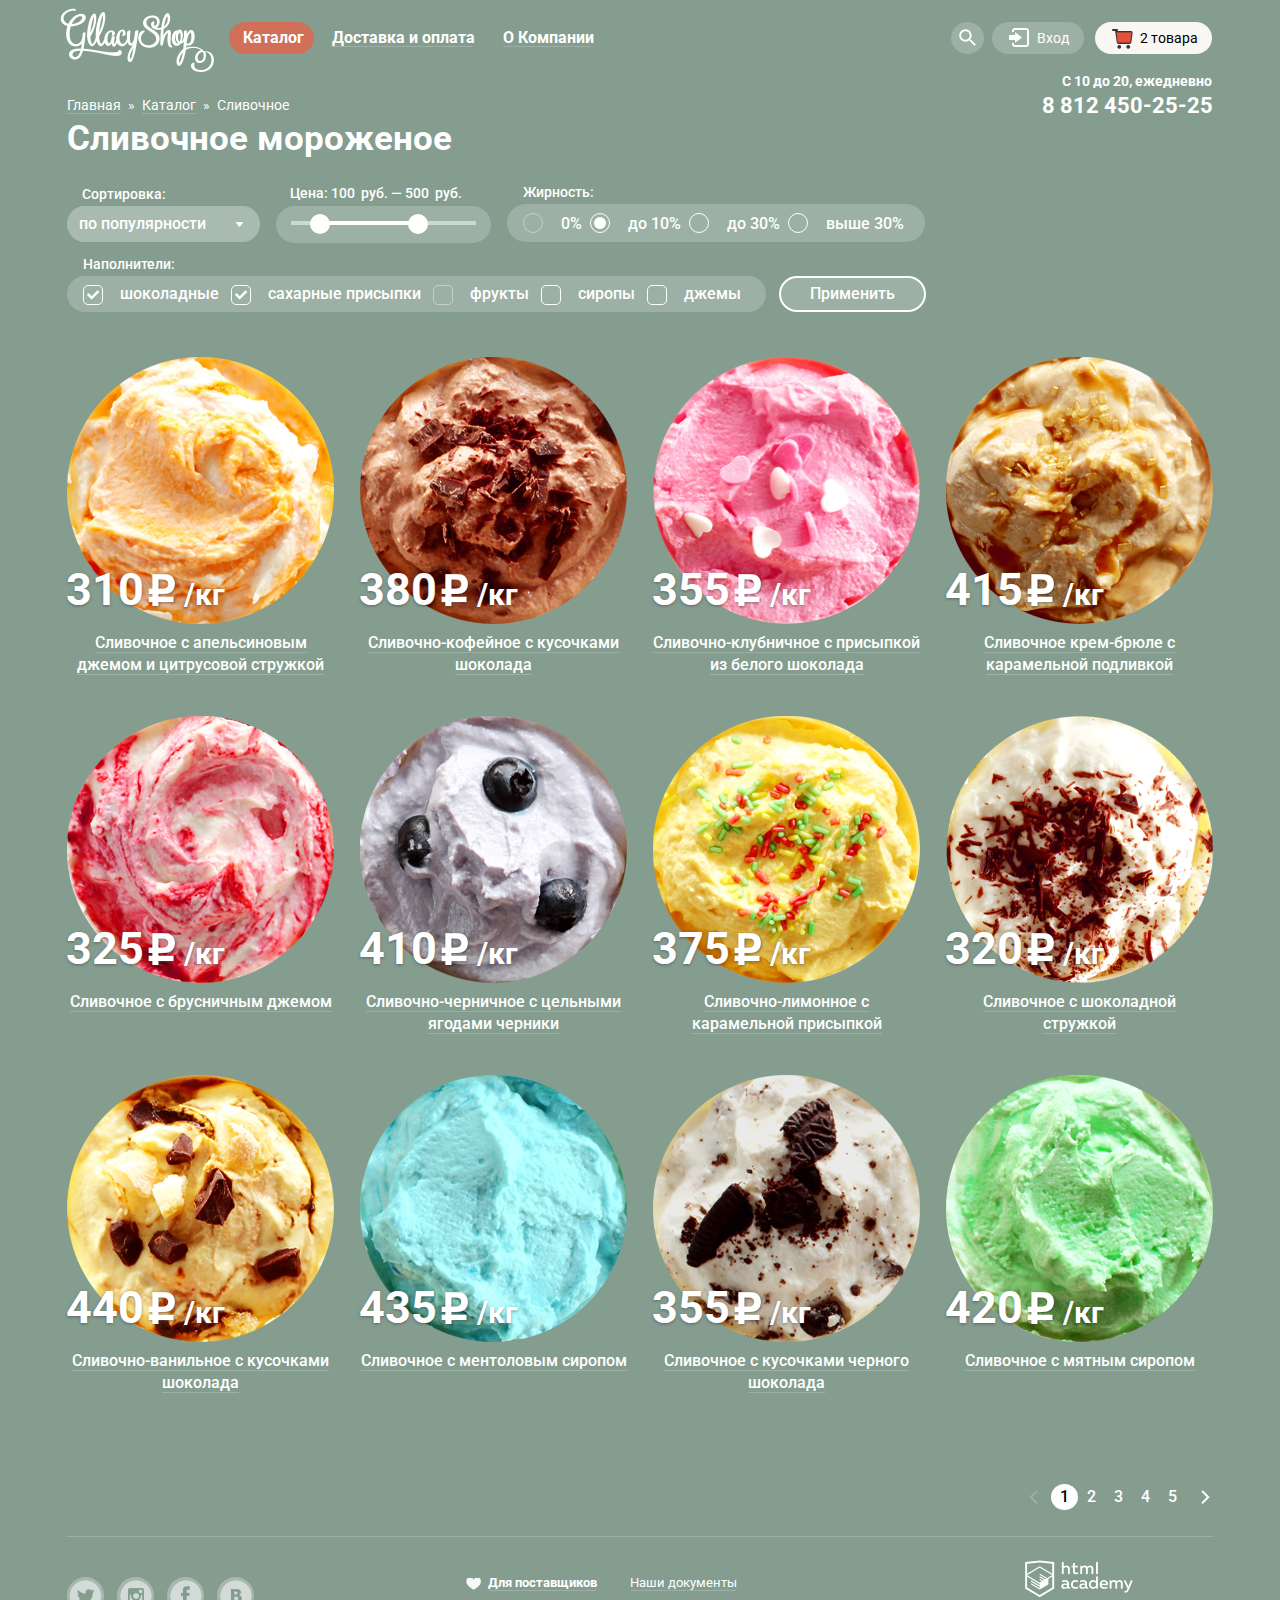
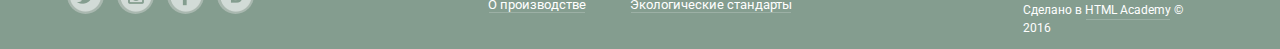
==== commit 2aef938d: "правки по замечаниям после проверки" ====
--- a/catalog.html
+++ b/catalog.html
@@ -28,7 +28,7 @@
         </nav>
         <div class="user-block">
           <div class="search popup">
-            <div class="search-loupe">search
+            <div class="search-loupe">
               <form class="search-form" action="#" method="get">
                 <input type="search" name="search" id="search" placeholder="Что ищем?" required="">
                 <label for="search">Что ищем?</label>
@@ -122,7 +122,7 @@
               <label for="percent-0">0%</label>
               <input type="radio" name="percent" id="percent-10" value="10%" checked>
               <label for="percent-10">до 10%</label>
-              <input type="radio" name="percent" id="percent-30" value="30%" disabled checked>
+              <input type="radio" name="percent" id="percent-30" value="30%">
               <label for="percent-30">до 30%</label>
               <input type="radio" name="percent" id="percent-more" value="&gt;30%">
               <label for="percent-more">выше 30%</label>
@@ -131,7 +131,7 @@
           <div class="filters-two">
             <fieldset class="topping-options">
               <legend>Наполнители:</legend>
-              <input type="checkbox" name="chocolate" id="chocolate" checked disabled>
+              <input type="checkbox" name="chocolate" id="chocolate" checked>
               <label for="chocolate">шоколадные</label>
               <input type="checkbox" name="sugar" id="sugar" checked>
               <label for="sugar">сахарные присыпки</label>
--- a/css/style.min.css
+++ b/css/style.min.css
@@ -1 +1 @@
-body{min-width:1200px;margin:0 auto;font-size:16px;line-height:22px;color:#ffffff;font-weight:700;font-family:"Roboto", "Arial", sans-serif;background-color:#849d8f}body > input[type="radio"]{display:none}.site-wrapper{background-color:#849d8f;background-image:url("../img/slide-1.png");background-position:top center;background-repeat:no-repeat;min-width:1200px;-webkit-transition:background-image 0.5s ease, background-color 0.5s ease;transition:background-image 0.5s ease, background-color 0.5s ease}.site-wrapper::before,.site-wrapper::after{content:"";visibility:hidden}.site-wrapper::before,.site-wrapper::after{background-image:url("../img/slide-2.png")}.site-wrapper::after{background-image:url("../img/slide-1.png")}.slider{margin-bottom:20px;position:relative;padding-top:552px;text-align:center;color:#ffffff}.slide{display:none}.slider-title{width:700px;font-size:60px;line-height:60px;margin:-235px auto 31px auto}.slider-btn{display:inline-block;vertical-align:top;padding:8px 40px 10px 40px;font-size:32px;line-height:44px;color:#ffffff;text-decoration:none;text-shadow:0 2px 5px rgba(160, 32, 11, 0.76);background:-webkit-linear-gradient(top, #f26843 0%, #e74b36 100%);background:linear-gradient(to bottom, #f26843 0%, #e74b36 100%);border-radius:100px;box-shadow:0 2px 2px rgba(172, 16, 0, 0.64)}.slider-btn:hover{background:-webkit-linear-gradient(top, #f58669 0%, #ec6f5e 100%);background:linear-gradient(to bottom, #f58669 0%, #ec6f5e 100%);box-shadow:0 2px 2px rgba(172, 16, 0, 1);color:#ffffff;border:none}.slider-btn:active{background:-webkit-linear-gradient(top, #d84732 0%, #e1613e 100%);background:linear-gradient(to bottom, #d84732 0%, #e1613e 100%);box-shadow:inset 0 2px 2px rgba(172, 16, 0, 1);color:#ffffff;border:none}.slider-controls{position:absolute;left:0;bottom:42px;z-index:20;font-size:0}.slider-controls label{display:inline-block;width:17px;height:17px;vertical-align:top;background-color:transparent;margin-right:8px;border:2px solid #ffffff;border-radius:50%;cursor:pointer}.slider-controls label:hover{background-color:rgba(255, 255, 255, 0.4)}#btn-1:checked ~ .site-wrapper #slide-1,#btn-2:checked ~ .site-wrapper #slide-2,#btn-3:checked ~ .site-wrapper #slide-3{display:block}#btn-1:checked ~ .site-wrapper label[for="btn-1"],#btn-2:checked ~ .site-wrapper label[for="btn-2"],#btn-3:checked ~ .site-wrapper label[for="btn-3"]{background-color:#ffffff}#btn-1:checked ~ .site-wrapper{background-color:#849d8f;background-image:url("../img/slide-1.png")}#btn-2:checked ~ .site-wrapper{background-color:#8996a6;background-image:url("../img/slide-2.png")}#btn-3:checked ~ .site-wrapper{background-color:#9d8b84;background-image:url("../img/slide-3.png")}.clearfix::after{content:"";display:table;clear:both}.container{width:1146px;margin:0 auto}.main-header img{float:left;width:154px;height:64px;margin-top:8px;margin-left:-7px}img{max-width:100%;height:auto}.main-navigation{float:left;width:600px}.navigation{list-style:none;padding-top:22px;padding-left:15px;margin:0}.navigation-item::after{content:"";position:absolute;right:13px;top:24px;left:14px;height:1px;background:rgba(255, 255, 255, 0.2)}.navigation-item:hover::after{display:none}.navigation a{position:relative;display:inline-block;vertical-align:top;color:#ffffff;text-decoration:none;font-size:16px;line-height:18px;padding:7px 10px 7px 14px}.navigation a:active,.navigation a:hover{color:#333333;background-color:#f8f7f4;border:none;border-radius:100px}.navigation .current-inner-page{background-color:#d07058;border:none;border-radius:100px}.dropdown{position:relative}.navigation ul{margin:0;padding:0;list-style:none;font-size:0}.navigation li{list-style:none;display:inline-block;vertical-align:top;padding-bottom:20px}.dropdown-nav{position:absolute;top:40px;left:0;width:145px;padding:0;margin:0;list-style:none;background:#f8f7f4;border-radius:10px;box-shadow:0 20px 20px 0 rgba(0, 0, 0, 0.4);z-index:25;display:none}.dropdown-nav li{list-style:none;padding:0;margin:0}.dropdown-nav a{color:#323232;font-size:14px;line-height:16px;font-weight:400;text-decoration:none;width:105px;padding:8px 20px;border:none}.dropdown-nav li:first-child a{padding-top:16px;font-weight:bold;border-radius:10px 10px 0 0;position:relative}.dropdown-nav li:first-child:hover::before,.dropdown-nav li:first-child::before{content:"";position:absolute;width:128px;height:1px;top:36px;left:10px;background-color:#d1d0ce;z-index:10}.dropdown-nav li:last-child a{border-radius:0 0 10px 10px}.navigation li:first-child:hover .dropdown-nav{display:block}.dropdown-nav .catalog-title{font-size:14px;line-height:16px;font-weight:700;color:#323232;margin:10px 20px}.dropdown:hover .navigation-item{background:#f8f7f4;color:#333333;border-radius:100px;border:none}.dropdown-nav a:hover{background-color:#fbded8;border-radius:0}.dropdown-nav a:active{background-color:#f6b5a5;box-shadow:none}.dropdown-nav .active{background-color:#d07058;color:#ffffff;cursor:pointer}.user-block{position:relative;float:right;width:300px;font-size:14px;text-align:right;padding-top:22px;margin-right:0}.search,.enter,.cart{display:inline-block;vertical-align:top;position:relative;margin-right:5px;padding-bottom:18px}.cart{margin-right:0}.search:hover .search-form{display:block}.search-loupe{position:relative;color:#ffffff;background:rgba(255, 255, 255, 0.2);border-radius:50%;font-size:0;line-height:0;width:33px;height:32px;text-decoration:none;cursor:pointer;padding:0}.search-form{position:absolute;top:40px;right:0;padding:20px 16px;background:#f8f7f4;border-radius:5px;box-shadow:0 20px 20px 0 rgba(0, 0, 0, 0.4);z-index:10;display:none}.search-form > input[type="search"]{width:311px;height:44px;box-sizing:border-box;border:1px solid rgba(178, 178, 178, 0.52);border-radius:5px;padding:10px 14px;font-size:16px;line-height:24px;font-weight:700;color:#323232}.search-form input[type="search"]:hover{padding:9px 13px;border:2px solid rgba(178, 178, 178, 0.52)}.search-form input[type="search"]:focus{padding:9px 13px;border:2px solid rgba(46, 136, 228, 0.52);outline:none}.search-form input[type="search"]::-webkit-input-placeholder{font-weight:400}.search-form input[type="search"]::-ms-input-placeholder{font-weight:400}.search-form input[type="search"]:-ms-input-placeholder{font-weight:400}.search-form input[type="search"]::-moz-placeholder{font-weight:400}.search-form input[type="search"]:-moz-placeholder{font-weight:400}.search-form input[type="search"]:focus::-webkit-input-placeholder{font-size:0}.search-form input[type="search"]:focus::-ms-input-placeholder{font-size:0}.search-form input[type="search"]:focus:-ms-input-placeholder{font-size:0}.search-form input[type="search"]:focus::-moz-placeholder{font-size:0}.search-form input[type="search"]:focus:-moz-placeholder{font-size:0}.search-form input[type="search"] + label{display:none}.search-form input[type="search"]:focus + label{display:block;position:absolute;top:5px;left:30px;font-size:11px;line-height:13px;font-weight:400;color:#5b9ddf}.search-loupe:hover{background-color:#f8f7f4;border-radius:100px}.search-loupe::before{content:"";position:absolute;width:25px;height:25px;top:7px;left:8px;background:url("../img/sprite.png") no-repeat -15px -1240px}.search-loupe:hover::before{content:"";position:absolute;width:25px;height:25px;top:7px;left:8px;background:url("../img/sprite.png") no-repeat -15px -1287px}.enter{position:relative}.enter:hover .login-form{display:block}.enter-link{position:relative;display:inline-block;vertical-align:top;padding:5px 15px 5px 45px;margin-right:3px;color:#ffffff;text-decoration:none;font-weight:400;background:rgba(255, 255, 255, 0.2);border-radius:100px;cursor:pointer}.enter-link:hover{background-color:#f8f7f4;border-radius:100px;color:#323232}.enter-link::before{content:"";position:absolute;width:25px;height:25px;top:4px;left:17px;background:url("../img/sprite.png") no-repeat -15px -354px}.enter-link:hover::before{content:"";position:absolute;width:25px;height:25px;top:6px;left:17px;background:url("../img/sprite.png") no-repeat -15px -405px}.login-form{position:absolute;top:40px;right:0;width:277px;height:214px;box-sizing:border-box;padding:20px;margin:0;background:#f8f7f4;border-radius:5px;box-shadow:0 20px 20px 0 rgba(0, 0, 0, 0.4);z-index:10;display:none}.login-form input[type="email"],.login-form input[type="password"]{position:relative;width:240px;box-sizing:border-box;border:1px solid rgba(178, 178, 178, 0.52);border-radius:5px;padding:10px 14px;margin:0 0 20px 0;font-size:16px;line-height:24px;font-weight:700;color:#323232}.login-form input[type="email"]:hover,.login-form input[type="password"]:hover{padding:9px 13px;border:2px solid rgba(178, 178, 178, 0.52)}.login-form input[type="email"]::-webkit-input-placeholder,.login-form input[type="password"]::-webkit-input-placeholder{font-weight:400}.login-form input[type="email"]::-ms-input-placeholder,.login-form input[type="password"]::-ms-input-placeholder{font-weight:400}.login-form input[type="email"]:-ms-input-placeholder,.login-form input[type="password"]:-ms-input-placeholder{font-weight:400}.login-form input[type="email"]::-moz-placeholder,.login-form input[type="password"]::-moz-placeholder{font-weight:400}.login-form input[type="email"]:-moz-placeholder,.login-form input[type="password"]:-moz-placeholder{font-weight:400}.login-form input[type="email"]:focus,.login-form input[type="password"]:focus{padding:9px 13px;border:2px solid rgba(46, 136, 228, 0.52);outline:none}.login-form input[type="email"]:focus::-webkit-input-placeholder,.login-form input[type="password"]:focus::-webkit-input-placeholder{font-size:0}.login-form input[type="email"]:focus::-ms-input-placeholder,.login-form input[type="password"]:focus::-ms-input-placeholder{font-size:0}.login-form input[type="email"]:focus:-ms-input-placeholder,.login-form input[type="password"]:focus:-ms-input-placeholder{font-size:0}.login-form input[type="email"]:focus::-moz-placeholder,.login-form input[type="password"]:focus::-moz-placeholder{font-size:0}.login-form input[type="email"]:focus:-moz-placeholder,.login-form input[type="password"]:focus:-moz-placeholder{font-size:0}.login-form input[type="email"] + label,.login-form input[type="password"] + label{display:none}.login-form input[type="email"]:focus + label{display:block;position:absolute;top:5px;left:30px;font-size:11px;line-height:13px;font-weight:400;color:#5b9ddf}.login-form input[type="password"]:focus + label{display:block;position:absolute;top:70px;left:30px;font-size:11px;line-height:13px;font-weight:400;color:#5b9ddf}.enter-btn{float:left;padding:10px 25px;margin-right:5px;font-weight:bold;font-size:18px;line-height:24px;color:#ffffff;text-align:center;text-decoration:none;text-shadow:0 2px 5px rgba(160, 32, 11, 0.76);background:#f26843;background:-webkit-linear-gradient(top, #f26843 0%, #e74b36 100%);background:linear-gradient(to bottom, #f26843 0%, #e74b36 100%);border-radius:100px;box-shadow:0 2px 2px rgba(172, 16, 0, 0.64);border:none;cursor:pointer}.enter-btn:hover{background:-webkit-linear-gradient(top, #f58669 0%, #ec6f5e 100%);background:linear-gradient(to bottom, #f58669 0%, #ec6f5e 100%);box-shadow:0 2px 2px rgba(172, 16, 0, 1);color:#ffffff;border:none}.enter-btn:focus{background:-webkit-linear-gradient(top, #d84732 0%, #e1613e 100%);background:linear-gradient(to bottom, #d84732 0%, #e1613e 100%);box-shadow:inset 0 2px 2px rgba(172, 16, 0, 1);color:#ffffff;border:none;outline:none}.enter-form{float:right;width:120px;text-align:left}.enter-form a{font-size:13px;line-height:24px;font-weight:400;color:#323232;text-decoration:none;border-bottom:1px solid #323232}.enter-form a:hover,.enter-form a:active{color:#e84d37;border-bottom:1px solid #e84d37}.cart:hover .cart-popup{display:block}.cart-link{display:inline-block;vertical-align:top;position:relative;padding:5px 35px 5px 45px;margin-right:0;color:#ffffff;text-decoration:none;font-weight:400;cursor:pointer;background:rgba(255, 255, 255, 0.2);border-radius:100px}.cart-link::before{content:"";position:absolute;width:33px;height:33px;top:6px;left:17px;background:url("../img/sprite.png") no-repeat -15px -15px}.cart-link:hover{background-color:#f8f7f4;border-radius:100px;color:#323232}.cart-link:hover::before{content:"";position:absolute;width:25px;height:25px;top:6px;left:17px;background:url("../img/sprite.png") no-repeat -15px -64px}.cart-link-full{position:relative;display:inline-block;vertical-align:top;padding:5px 14px 5px 45px;margin-right:1px;color:#000000;text-decoration:none;font-weight:400;cursor:pointer;background-color:#f8f7f4;border-radius:100px}.cart-link-full::before{content:"";position:absolute;width:25px;height:25px;top:6px;left:17px;background:url("../img/sprite.png") no-repeat -15px -64px}.cart-popup{position:absolute;top:40px;right:0;width:540px;min-height:240px;box-sizing:border-box;padding:20px 17px;background:#f8f7f4;border-radius:5px;box-shadow:0 20px 20px 0 rgba(0, 0, 0, 0.4);z-index:10;display:none}.cart-popup table{font-size:13px;line-height:16px;font-weight:400;color:#323232;text-align:left}.icecream-item-1 td,.icecream-item-2 td{padding-top:10px;padding-bottom:20px}.cart-remove{position:relative;width:11px;padding-right:14px}.cart-remove .remove-btn{position:absolute;top:10px;left:0;width:15px;height:15px;background:#f8f7f4;font-size:0;border:0;cursor:pointer;outline:none}.cart-remove .remove-btn::before,.cart-remove .remove-btn::after{content:"";position:absolute;top:8px;left:0;width:15px;height:1px;background-color:#000000;border-radius:1px}.cart-remove .remove-btn::before{-webkit-transform:rotate(45deg);transform:rotate(45deg)}.cart-remove .remove-btn::after{-webkit-transform:rotate(-45deg);transform:rotate(-45deg)}.cart-item{position:relative;width:219px;padding-left:46px}.cart-item a{color:#323232;text-decoration:none}.icecream-item-1 .cart-item::before{content:"";position:absolute;top:1px;left:0;width:33px;height:33px;background:url("../img/sprite.png") no-repeat -15px -1369px}.icecream-item-2 .cart-item::before{content:"";position:absolute;top:10px;left:0;width:33px;height:33px;background:url("../img/sprite.png") no-repeat -15px -1706px}.cart-amount{width:44px;padding-left:27px}.cart-price{width:50px;padding-right:25px;color:#999999}.total-cost{position:relative;padding-top:15px;padding-bottom:15px;text-align:right;font-size:15px;line-height:18px;font-weight:700;color:#333333}.total-cost::before{content:"";position:absolute;top:0;right:0;width:500px;height:1px;background-color:#cacac7}.cart-btn{float:right;padding:10px 15px;margin-right:5px;font-size:18px;line-height:24px;color:#ffffff;text-align:center;text-decoration:none;text-shadow:0 2px 5px rgba(160, 32, 11, 0.76);background:#f26843;background:-webkit-linear-gradient(top, #f26843 0%, #e74b36 100%);background:linear-gradient(to bottom, #f26843 0%, #e74b36 100%);border-radius:100px;box-shadow:0 2px 2px rgba(172, 16, 0, 0.64);border:none;cursor:pointer}.cart-btn:hover{background:-webkit-linear-gradient(top, #f58669 0%, #ec6f5e 100%);background:linear-gradient(to bottom, #f58669 0%, #ec6f5e 100%);box-shadow:0 2px 2px rgba(172, 16, 0, 1);color:#ffffff;border:none}.cart-btn:focus{background:-webkit-linear-gradient(top, #d84732 0%, #e1613e 100%);background:linear-gradient(to bottom, #d84732 0%, #e1613e 100%);box-shadow:inset 0 2px 2px rgba(172, 16, 0, 1);color:#ffffff;border:none;outline:none}.worktime{position:absolute;top:73px;right:0}.worktime p{font-size:14px;line-height:16px;margin:0 1px 5px 0}.worktime span{font-size:22px;line-height:24px}.offers-free{width:1146px;margin-top:20px}.free-left{float:left;width:560px;min-height:210px;box-sizing:border-box;background:#9b283f url("../img/offer-bg-1.jpg") no-repeat -28px -95px;border-radius:15px;padding:15px 22px 22px 17px}.free-right{float:right;width:560px;min-height:210px;box-sizing:border-box;background:#653f30 url("../img/offer-bg-2.jpg") no-repeat -219px -105px;border-radius:15px;padding:15px 22px 22px 17px}.offers-free h2{font-size:35px;line-height:41px;margin:0}.offers-free p{font-size:18px;line-height:22px;margin:15px 0 45px 2px}.free-btn{float:right;padding:10px 22px 12px 22px;font-size:18px;line-height:24px;color:#ffffff;text-align:center;text-decoration:none;text-shadow:0 2px 5px rgba(160, 32, 11, 0.76);background:#f26843;background:-webkit-linear-gradient(top, #f26843 0%, #e74b36 100%);background:linear-gradient(to bottom, #f26843 0%, #e74b36 100%);border-radius:100px;box-shadow:0 2px 2px rgba(172, 16, 0, 0.64)}.free-btn:hover{background:-webkit-linear-gradient(top, #f58669 0%, #ec6f5e 100%);background:linear-gradient(to bottom, #f58669 0%, #ec6f5e 100%);box-shadow:0 2px 2px rgba(172, 16, 0, 1);color:#ffffff;border:none}.free-btn:active{background:-webkit-linear-gradient(top, #d84732 0%, #e1613e 100%);background:linear-gradient(to bottom, #d84732 0%, #e1613e 100%);box-shadow:inset 0 2px 2px rgba(172, 16, 0, 1);color:#ffffff;border:none}.product-item{position:relative;display:inline-block;vertical-align:top;width:267px;margin:40px 22px 0 0;text-align:center}.product-item:nth-child(4n){margin-right:0}.product-item img{position:relative;width:267px;height:267px;margin-bottom:2px}.hit::after{content:"";position:absolute;top:0;left:0;width:61px;height:61px;background:#ffffff url("../img/sprite.png") no-repeat -15px -638px;border-radius:100px}.item-price{position:absolute;display:inline-block;vertical-align:top;top:210px;left:0;color:#ffffff}.price{font-size:45px;line-height:45px;text-shadow:0 1px 3px rgba(49, 50, 53, 0.5);margin-right:36px;margin-left:-1px}.price::after{content:"";position:absolute;top:6px;left:81px;width:31px;height:36px;background:url("../img/sprite.png") -16px -1640px}.weight{font-size:30px;line-height:45px;text-shadow:0 1px 3px rgba(49, 50, 53, 0.5)}.item-description{position:relative;font-size:16px;line-height:22px;font-weight:500;color:#ffffff;margin:0;text-align:center;border-bottom:1px solid rgba(255, 255, 255, 0.2)}.product-item::before{content:"";position:absolute;left:-7px;top:-5px;width:280px;bottom:-70px;border-radius:10px;background-color:rgba(255, 255, 255, 0.2);box-shadow:0 20px 20px 0 rgba(0, 0, 0, 0.4);cursor:pointer;display:none}.product-item:hover::before{display:block}.product-item:hover{z-index:20}.product-item:hover .quick-view-btn{display:block}.quick-view-btn{position:absolute;bottom:-60px;padding-left:30px;z-index:10;display:none}.view-btn{display:inline-block;vertical-align:top;padding:12px 19px;font-size:18px;line-height:24px;color:#ffffff;text-decoration:none;text-shadow:0 2px 5px rgba(160, 32, 11, 0.76);background:#f26843;background:-webkit-linear-gradient(top, #f26843 0%, #e74b36 100%);background:linear-gradient(to bottom, #f26843 0%, #e74b36 100%);border-radius:100px;box-shadow:0 2px 2px rgba(172, 16, 0, 0.64);border:none;cursor:pointer}.view-btn:hover{background:-webkit-linear-gradient(top, #f58669 0%, #ec6f5e 100%);background:linear-gradient(to bottom, #f58669 0%, #ec6f5e 100%);box-shadow:0 2px 2px rgba(172, 16, 0, 1);color:#ffffff;border:none}.view-btn:active{background:-webkit-linear-gradient(top, #d84732 0%, #e1613e 100%);background:linear-gradient(to bottom, #d84732 0%, #e1613e 100%);box-shadow:inset 0 2px 2px rgba(172, 16, 0, 1);color:#ffffff;border:none}.about-gllacy{width:1146px;box-sizing:border-box;background:url("../img/texture-bg.jpg") repeat -10px -22px;border-radius:15px;padding:25px 19px 7px 19px;margin-top:44px;z-index:10}.about-gllacy h3{margin:0;font-size:24px;line-height:30px;font-weight:500;color:#323232}.features-left{float:left;width:540px;margin-top:5px}.features-right{float:right;width:540px;margin-top:5px}.features-left,.features-right p{font-size:16px;line-height:22px;font-weight:500;color:#323232}.feature-1,.feature-2,.feature-3,.feature-4{position:relative;margin-left:55px}.feature-1::before,.feature-2::before,.feature-3::before,.feature-4::before{content:"";position:absolute;top:-12px;left:-55px;width:49px;height:49px;background:url("../img/sprite.png") no-repeat -15px -729px}.feature-2::before{background:url("../img/sprite.png") no-repeat -15px -1037px}.feature-3::before{background:url("../img/sprite.png") no-repeat -15px -454px}.feature-4::before{background:url("../img/sprite.png") no-repeat -15px -958px}.feature-2,.feature-4{margin-top:23px}.index-content{width:1146px;margin-top:40px}.blog{float:left;width:560px;min-height:222px;box-sizing:border-box;background:#ffffff url("../img/blog-bg.jpg") no-repeat -28px -223px;border-radius:15px;padding:24px 19px}.subscribe{float:right;width:560px;min-height:220px;box-sizing:border-box;background-color:#f8f7f4;background-image:url("../img/pattern-post.png");background-repeat:repeat;border-radius:15px;padding:6px}.subscribe-wrapper{width:549px;min-height:210px;box-sizing:border-box;background-color:#f8f7f4;border-radius:15px;padding:29px 20px}.new-blog{font-size:16px;line-height:22px;font-weight:500;color:#323232;padding:0;margin:0 0 5px 0}.blog-content{font-size:24px;line-height:30px;color:#323232;text-decoration:underline}.subscribe-offer{font-size:16px;line-height:22px;font-weight:400;color:#5a5a5a;padding:0;margin:0}.mail{position:relative}.subscribe-wrapper input[type="email"]{width:368px;box-sizing:border-box;margin:35px 0 0 0;padding:10px 14px;font-size:16px;line-height:24px;font-weight:700;color:#323232;border-radius:5px;border:1px solid rgba(178, 178, 178, 0.52)}.subscribe-wrapper input[type="email"]:hover{padding:9px 13px;border:2px solid rgba(178, 178, 178, 0.52)}.subscribe-wrapper input[type="email"]:focus{padding:9px 13px;border:2px solid rgba(46, 136, 228, 0.52);outline:none}.subscribe-wrapper input[type="email"]::-webkit-input-placeholder{font-weight:400}.subscribe-wrapper input[type="email"]::-ms-input-placeholder{font-weight:400}.subscribe-wrapper input[type="email"]:-ms-input-placeholder{font-weight:400}.subscribe-wrapper input[type="email"]::-moz-placeholder{font-weight:400}.subscribe-wrapper input[type="email"]:-moz-placeholder{font-weight:400}.subscribe-wrapper input[type="email"]:focus::-webkit-input-placeholder{font-size:0}.subscribe-wrapper input[type="email"]:focus::-ms-input-placeholder{font-size:0}.subscribe-wrapper input[type="email"]:focus:-ms-input-placeholder{font-size:0}.subscribe-wrapper input[type="email"]:focus::-moz-placeholder{font-size:0}.subscribe-wrapper input[type="email"]:focus:-moz-placeholder{font-size:0}.subscribe-wrapper input[type="email"] + label{display:none}.subscribe-wrapper input[type="email"]:focus + label{display:block;position:absolute;top:20px;left:18px;font-size:11px;line-height:13px;font-weight:400;color:#5b9ddf}.subscribe-btn{display:inline-block;vertical-align:top;padding:10px 17px;margin:35px 0 6px 9px;font-size:18px;line-height:24px;color:#ffffff;text-decoration:none;text-shadow:0 2px 5px rgba(160, 32, 11, 0.76);background:#f26843;background:-webkit-linear-gradient(top, #f26843 0%, #e74b36 100%);background:linear-gradient(to bottom, #f26843 0%, #e74b36 100%);border-radius:100px;box-shadow:0 2px 2px rgba(172, 16, 0, 0.64);border:none;cursor:pointer;outline:none}.subscribe-btn:hover{background:-webkit-linear-gradient(top, #f58669 0%, #ec6f5e 100%);background:linear-gradient(to bottom, #f58669 0%, #ec6f5e 100%);box-shadow:0 2px 2px rgba(172, 16, 0, 1);color:#ffffff;border:none}.subscribe-btn:active{background:-webkit-linear-gradient(top, #d84732 0%, #e1613e 100%);background:linear-gradient(to bottom, #d84732 0%, #e1613e 100%);box-shadow:inset 0 2px 2px rgba(172, 16, 0, 1);color:#ffffff;border:none}.map-wrapper{position:relative;margin:40px 0 20px 0}.map-wrapper .container{width:1200px}.map{position:relative}.map img{width:1200px;height:429px}.interactive-map{position:absolute;top:0;width:100%;z-index:10}.contacts{position:absolute;top:62px;right:27px;width:302px;min-height:305px;box-sizing:border-box;background:#fefefe;border-radius:15px;padding:30px 25px;z-index:15}.contacts p{font-size:14px;line-height:20px;font-weight:400;color:#323232;padding:0;margin:0}.contacts .contacts-title{font-size:18px;line-height:24px;font-weight:700;margin:2px 0 16px 0}.contacts .contacts-number{font-size:18px;line-height:24px;font-weight:700;margin:4px 0 3px 0}.contacts .contacts-btn{display:inline-block;vertical-align:top;margin-top:25px;padding:9px 27px 11px 28px;font-size:18px;line-height:24px;color:#ffffff;text-align:center;text-decoration:none;text-shadow:0 2px 5px rgba(160, 32, 11, 0.76);background:#f26843;background:-webkit-linear-gradient(top, #f26843 0%, #e74b36 100%);background:linear-gradient(to bottom, #f26843 0%, #e74b36 100%);border-radius:100px;box-shadow:0 2px 2px rgba(172, 16, 0, 0.64)}.contacts .contacts-btn:hover{background:-webkit-linear-gradient(top, #f58669 0%, #ec6f5e 100%);background:linear-gradient(to bottom, #f58669 0%, #ec6f5e 100%);box-shadow:0 2px 2px rgba(172, 16, 0, 1);color:#ffffff;border:none}.contacts .contacts-btn:active{background:-webkit-linear-gradient(top, #d84732 0%, #e1613e 100%);background:linear-gradient(to bottom, #d84732 0%, #e1613e 100%);box-shadow:inset 0 2px 2px rgba(172, 16, 0, 1);color:#ffffff;border:none}.main-footer{min-height:70px;padding-top:12px}.main-footer .social{float:left;width:340px;margin-right:55px}.main-footer .production{float:left;width:355px;margin-right:90px}.main-footer .copyright{float:right;width:293px;margin-left:0}.social a{display:inline-block;vertical-align:top;width:31px;height:31px;margin:0;margin-right:9px;font-size:0;border:3px solid rgba(225, 225, 225, 0.5);border-radius:50%;opacity:0.8}.social a:last-child{margin-right:0}.social a:hover{opacity:1}.social a:active{opacity:0.9;box-shadow:inset 0 2px 1px rgba(136, 136, 136, 1)}.social-btn-tw{background:url("../img/sprite.png") no-repeat -16px -1116px}.social-btn-inst{background:url("../img/sprite.png") no-repeat -15px -808px}.social-btn-fb{background:url("../img/sprite.png") no-repeat -15px -533px}.social-btn-vk{background:url("../img/sprite.png") no-repeat -15px -1178px}.about-production{float:left;width:165px;box-sizing:border-box;padding-left:26px;margin-top:-3px}.documents{float:right;width:190px;box-sizing:border-box;padding-left:3px;margin-top:-3px}.production a{position:relative;display:inline-block;vertical-align:top;font-size:13px;line-height:18px;font-weight:400;color:#ffffff;text-decoration:none}.production a:hover,.production a:active{color:#ffbc9e}.production a::after{content:"";position:absolute;right:1px;top:16px;left:1px;height:1px;background:rgba(255, 255, 255, 0.2)}.production a:hover::after,.production a:active::after{background:rgba(255, 188, 158, 0.3)}.about-production .provider{font-weight:bold;position:relative}.about-production .provider::before{content:"";position:absolute;top:4px;left:-22px;width:15px;height:13px;background:url("../img/sprite.png") no-repeat -15px -596px}.copyright img{width:108px;height:38px;margin-top:-17px;margin-left:105px}.developer-copyright{font-size:12px;line-height:18px;font-weight:400;color:#ffffff;padding:0;margin-top:-3px;margin-left:103px}.developer-copyright a{position:relative;font-size:12px;line-height:18px;font-weight:400;color:#ffffff;text-decoration:none}.developer-copyright a:hover,.developer-copyright a:active{color:#ffbc9e}.developer-copyright a::after{content:"";position:absolute;right:1px;top:16px;left:1px;height:1px;background:rgba(255, 255, 255, 0.2)}.developer-copyright a:hover::after,.developer-copyright a:active::after{background:rgba(255, 188, 158, 0.3)}.feedback-form{position:fixed;top:50%;left:50%;margin-left:-239px;margin-top:-222px;width:477px;padding:20px 24px;border-radius:10px;color:#323232;background-color:#f8f7f4;box-sizing:border-box;z-index:20;display:none}.feedback-form-show{display:block;-webkit-animation:bounce 0.6s;animation:bounce 0.6s}@-webkit-keyframes "bounce"{0%{-webkit-transform:translateX(-2000px);}70%{-webkit-transform:translateX(30px);}90%{-webkit-transform:translateX(-10px);}100%{-webkit-transform:translateX(0);}}@keyframes "bounce"{0%{-webkit-transform:translateX(-2000px);transform:translateX(-2000px);}70%{-webkit-transform:translateX(30px);transform:translateX(30px);}90%{-webkit-transform:translateX(-10px);transform:translateX(-10px);}100%{-webkit-transform:translateX(0);transform:translateX(0);}}.overlay{position:fixed;top:0;left:0;width:100%;height:100%;background-color:rgba(0, 0, 0, 0.3);z-index:15;display:none}.overlay-show{display:block}.feedback-title{position:relative;font-size:24px;line-height:28px;font-weight:500;color:#323232;padding:0;margin:0}.feedback-btn-close{position:absolute;top:15px;right:15px;width:17px;height:17px;font-size:0;background:#f8f7f4;border:0;cursor:pointer;outline:none}.feedback-btn-close::before,.feedback-btn-close::after{content:"";position:absolute;top:8px;left:0;width:19px;height:2px;background-color:#000000;border-radius:1px}.feedback-btn-close::before{-webkit-transform:rotate(45deg);transform:rotate(45deg)}.feedback-btn-close::after{-webkit-transform:rotate(-45deg);transform:rotate(-45deg)}.feedback-form input[type="text"],.feedback-form input[type="email"],.feedback-form textarea{position:relative;width:267px;border-radius:2px;box-sizing:border-box;margin:25px 0 0 0;padding:10px 14px;font-size:16px;line-height:24px;font-weight:700;color:#323232;border-radius:5px;border:1px solid rgba(178, 178, 178, 0.52)}.feedback-form textarea{width:428px;min-height:155px}.feedback-form input[type="text"]:hover,.feedback-form input[type="email"]:hover,.feedback-form textarea:hover{padding:9px 13px;border:2px solid rgba(178, 178, 178, 0.52)}.feedback-form input[type="text"]:focus,.feedback-form input[type="email"]:focus,.feedback-form textarea:focus{padding:9px 13px;border:2px solid rgba(46, 136, 228, 0.52);outline:none}.feedback-form input[type="text"]::-webkit-input-placeholder,.feedback-form input[type="email"]::-webkit-input-placeholder,.feedback-form textarea::-webkit-input-placeholder{font-weight:400}.feedback-form input[type="text"]::-ms-input-placeholder,.feedback-form input[type="email"]::-ms-input-placeholder,.feedback-form textarea::-ms-input-placeholder{font-weight:400}.feedback-form input[type="text"]:-ms-input-placeholder,.feedback-form input[type="email"]:-ms-input-placeholder,.feedback-form textarea:-ms-input-placeholder{font-weight:400}.feedback-form input[type="text"]::-moz-placeholder,.feedback-form input[type="email"]::-moz-placeholder,.feedback-form textarea::-moz-placeholder{font-weight:400}.feedback-form input[type="text"]:-moz-placeholder,.feedback-form input[type="email"]:-moz-placeholder,.feedback-form textarea:-moz-placeholder{font-weight:400}.feedback-form input[type="text"]:focus::-webkit-input-placeholder,.feedback-form input[type="email"]:focus::-webkit-input-placeholder,.feedback-form textarea:focus::-webkit-input-placeholder{font-size:0}.feedback-form input[type="text"]:focus::-ms-input-placeholder,.feedback-form input[type="email"]:focus::-ms-input-placeholder,.feedback-form textarea:focus::-ms-input-placeholder{font-size:0}.feedback-form input[type="text"]:focus:-ms-input-placeholder,.feedback-form input[type="email"]:focus:-ms-input-placeholder,.feedback-form textarea:focus:-ms-input-placeholder{font-size:0}.feedback-form input[type="text"]:focus::-moz-placeholder,.feedback-form input[type="email"]:focus::-moz-placeholder,.feedback-form textarea:focus::-moz-placeholder{font-size:0}.feedback-form input[type="text"]:focus:-moz-placeholder,.feedback-form input[type="email"]:focus:-moz-placeholder,.feedback-form textarea:focus:-moz-placeholder{font-size:0}.feedback-form input[type="text"] + label,.feedback-form input[type="email"] + label,.feedback-form textarea + label{display:none}.feedback-form input[type="text"]:focus + label,.feedback-form input[type="email"]:focus + label,.feedback-form textarea:focus + label{display:block;position:absolute;top:57px;left:40px;font-size:11px;line-height:13px;font-weight:400;color:#5b9ddf}.feedback-form input[type="email"]:focus + label{top:127px;left:40px}.feedback-form textarea:focus + label{top:199px;left:40px}.feedback-btn-send{float:right;margin:20px 0 10px 0;padding:10px 22px;font-size:18px;line-height:24px;color:#ffffff;text-align:center;text-decoration:none;text-shadow:0 2px 5px rgba(160, 32, 11, 0.76);background:#f26843;background:-webkit-linear-gradient(top, #f26843 0%, #e74b36 100%);background:linear-gradient(to bottom, #f26843 0%, #e74b36 100%);border-radius:100px;box-shadow:0 2px 2px rgba(172, 16, 0, 0.64);border:none;outline:none}.feedback-btn-send:hover{background:-webkit-linear-gradient(top, #f58669 0%, #ec6f5e 100%);background:linear-gradient(to bottom, #f58669 0%, #ec6f5e 100%);box-shadow:0 2px 2px rgba(172, 16, 0, 1);color:#ffffff;border:none}.feedback-btn-send:active{background:-webkit-linear-gradient(top, #d84732 0%, #e1613e 100%);background:linear-gradient(to bottom, #d84732 0%, #e1613e 100%);box-shadow:inset 0 2px 2px rgba(172, 16, 0, 1);color:#ffffff;border:none}.breadcrumbs{list-style:none;padding:0;margin:0;font-size:0;width:900px}.breadcrumbs li{display:inline-block;vertical-align:top;font-size:14px;line-height:16px;font-weight:400;margin-top:23px}.breadcrumbs .raquo{display:inline-block;vertical-align:top;margin-left:7px;margin-right:7px}.breadcrumbs a{color:#ffffff;cursor:pointer;text-decoration:none;border-bottom:1px solid rgba(255, 255, 255, 0.2);font-weight:400}.breadcrumbs a:hover,.breadcrumbs a:active{cursor:pointer;font-weight:400;color:#ffbc9e;text-decoration:none;border-bottom:1px solid rgba(249, 172, 159, 0.3)}h1{margin:0;margin-top:5px;font-size:35px;line-height:41px;font-weight:700}.options{font-size:14px;line-height:16px;font-weight:500;margin-bottom:5px}fieldset{position:relative;display:inline-block;vertical-align:baseline;padding:9px 16px;margin:0;background-color:rgba(255, 255, 255, 0.2);border-radius:50px;border:none;outline:none}.filters-one fieldset{margin-top:45px}.filters-two fieldset{margin-top:33px}legend{position:absolute;top:-20px}.filters-one{position:relative}.sorting-select{margin:0;padding:0;border:0}.sorting-select legend{margin-left:15px}.sorting-select select{width:193px;padding:9px 12px;font-size:16px;line-height:18px;font-weight:500;color:#ffffff;background:#a9bab0 url("../img/sprite.png") no-repeat 153px -1318px;border-radius:50px;border:none;outline:none;-webkit-appearance:none;-moz-appearance:none;appearance:none}.sorting-select select:hover{position:relative;color:#323232;background:#ffffff url("../img/sprite.png") no-repeat 105px -1318px}.filters-two select{outline:none}.filters-one input[type="radio"],.filters-two input[type="checkbox"]{display:none}.filters-one label{display:inline-block;vertical-align:baseline;position:relative;cursor:pointer}.fatness-options label{font-size:16px;line-height:18px;font-weight:500;padding:2px 5px 0 38px}.fatness-options label::before{content:"";position:absolute;top:0;left:0;width:18px;height:18px;border:1px solid #ffffff;border-radius:50%}.fatness-options label:hover::before,.topping-options label:hover::before{box-shadow:inset 0 0 0 1px #ffffff}input[type="radio"]:disabled + label::before{content:"";position:absolute;top:0;left:0;width:18px;height:18px;border:1px solid rgba(255, 255, 255, 0.4);border-radius:50%;box-shadow:none}input[type="radio"]:disabled:checked + label::after{content:"";position:absolute;top:4px;left:4px;width:12px;height:12px;background-color:rgba(255, 255, 255, 0.4);border-radius:50%}input[type="radio"]:checked + label::after{content:"";position:absolute;top:4px;left:4px;width:12px;height:12px;background-color:#ffffff;border-radius:50%}.topping-options label::before{content:"";position:absolute;left:0;width:18px;height:18px;border:1px solid #ffffff;border-radius:5px}input[type="checkbox"]:disabled + label::before{content:"";position:absolute;top:0;left:0;width:18px;height:18px;border:1px solid rgba(255, 255, 255, 0.4);border-radius:5px;box-shadow:none}input[type="checkbox"]:disabled:checked + label::after{content:"";position:absolute;top:0;left:0;width:18px;height:18px;background:url("../img/sprite.png") no-repeat center;background-position:-56px -215px}input[type="checkbox"]:checked + label::after{content:"";position:absolute;top:0;left:0;width:18px;height:18px;background:url("../img/sprite.png") no-repeat center;background-position:-15px -215px}.filters-two label{display:inline-block;vertical-align:baseline;position:relative;cursor:pointer}.topping-options label{padding-left:37px;padding-right:9px;font-size:16px;line-height:18px;font-weight:500}.price-options{display:inline-block;vertical-align:top;width:215px;padding-top:26px;margin-left:13px;margin-right:13px}.range-controls{position:relative;background:rgba(255, 255, 255, 0.2);border-radius:50px;padding:15px 15px 18px 15px}.price-controls{margin-bottom:5px;margin-left:14px}.scale{height:4px;background:rgba(255, 255, 255, 0.5)}.bar{height:4px;margin-left:30px;margin-right:60px;background:rgba(255, 255, 255, 1)}.range-toggle{position:absolute;top:8px;width:20px;height:20px;background:#ffffff;border-radius:50%;cursor:pointer}.range-min{left:34px}.range-max{right:63px}.price-controls input[type="text"]{width:30px;margin:0;padding:0;color:#ffffff;background:transparent;border:none;outline:none}.filters-btn{display:inline-block;vertical-align:top;padding:7px 29px;margin-top:33px;margin-left:10px;font-size:16px;line-height:18px;font-weight:500;color:#ffffff;text-decoration:none;background-color:rgba(255, 255, 255, 0.2);border:2px solid #ffffff;border-radius:20px;cursor:pointer}.filters-btn:hover{color:#353535;background:#ffffff;border:none;padding:9px 30px;outline:none}.filters-btn:focus{color:#353535;border:none;padding:9px 30px;box-shadow:inset 0 2px 1px rgba(105, 105, 105, 1);outline:none}.pagination{padding-bottom:25px;margin-top:90px;margin-bottom:28px;border-bottom:1px solid rgba(255, 255, 255, 0.2);text-align:right;font-size:0}.pagination a,.pagination-current{display:inline-block;vertical-align:top;font-size:16px;line-height:18px;font-weight:500;color:#ffffff;text-decoration:none;padding:4px 9px}.pagination a:hover{background-color:rgba(255, 255, 255, 0.2);border-radius:50%;border:none}.pagination a:active{background-color:rgba(255, 255, 255, 1);color:#000000;border-radius:50%;border:none}.pagination-current{background-color:rgba(255, 255, 255, 1);color:#000000;border-radius:50%}.pagination a:first-child{font-size:0;width:27px;height:27px;padding:0;background:url("../img/sprite.png") no-repeat -10px -864px;opacity:0.2}.pagination a:last-child{font-size:0;width:27px;height:27px;padding:0;background:url("../img/sprite.png") no-repeat 0 -908px;opacity:1}.pagination a:first-child:hover,.pagination a:last-child:hover{background-color:transparent}.pagination a:last-child:active{background-color:transparent}
+body{min-width:1200px;margin:0 auto;font-size:16px;line-height:22px;color:#ffffff;font-weight:700;font-family:"Roboto", "Arial", sans-serif;background-color:#849d8f}body > input[type="radio"]{display:none}.site-wrapper{background-color:#849d8f;background-image:url("../img/slide-1.png");background-position:top center;background-repeat:no-repeat;min-width:1200px;-webkit-transition:background-image 0.5s ease, background-color 0.5s ease;transition:background-image 0.5s ease, background-color 0.5s ease}.site-wrapper::before,.site-wrapper::after{content:"";visibility:hidden}.site-wrapper::before,.site-wrapper::after{background-image:url("../img/slide-2.png")}.site-wrapper::after{background-image:url("../img/slide-1.png")}.slider{margin-bottom:20px;position:relative;padding-top:552px;text-align:center;color:#ffffff}.slide{display:none}.slider-title{width:700px;font-size:60px;line-height:60px;margin:-235px auto 31px auto}.slider-btn{display:inline-block;vertical-align:top;padding:8px 40px 10px 40px;font-size:32px;line-height:44px;color:#ffffff;text-decoration:none;text-shadow:0 2px 5px rgba(160, 32, 11, 0.76);background:-webkit-linear-gradient(top, #f26843 0%, #e74b36 100%);background:linear-gradient(to bottom, #f26843 0%, #e74b36 100%);border-radius:100px;box-shadow:0 2px 2px rgba(172, 16, 0, 0.64)}.slider-btn:hover{background:-webkit-linear-gradient(top, #f58669 0%, #ec6f5e 100%);background:linear-gradient(to bottom, #f58669 0%, #ec6f5e 100%);box-shadow:0 2px 2px rgba(172, 16, 0, 1);color:#ffffff;border:none}.slider-btn:active{background:-webkit-linear-gradient(top, #d84732 0%, #e1613e 100%);background:linear-gradient(to bottom, #d84732 0%, #e1613e 100%);box-shadow:inset 0 2px 2px rgba(172, 16, 0, 1);color:#ffffff;border:none}.slider-controls{position:absolute;left:0;bottom:42px;z-index:20;font-size:0}.slider-controls label{display:inline-block;width:17px;height:17px;vertical-align:top;background-color:transparent;margin-right:8px;border:2px solid #ffffff;border-radius:50%;cursor:pointer}.slider-controls label:hover{background-color:rgba(255, 255, 255, 0.4)}#btn-1:checked ~ .site-wrapper #slide-1,#btn-2:checked ~ .site-wrapper #slide-2,#btn-3:checked ~ .site-wrapper #slide-3{display:block}#btn-1:checked ~ .site-wrapper label[for="btn-1"],#btn-2:checked ~ .site-wrapper label[for="btn-2"],#btn-3:checked ~ .site-wrapper label[for="btn-3"]{background-color:#ffffff}#btn-1:checked ~ .site-wrapper{background-color:#849d8f;background-image:url("../img/slide-1.png")}#btn-2:checked ~ .site-wrapper{background-color:#8996a6;background-image:url("../img/slide-2.png")}#btn-3:checked ~ .site-wrapper{background-color:#9d8b84;background-image:url("../img/slide-3.png")}.clearfix::after{content:"";display:table;clear:both}.container{width:1146px;margin:0 auto}.main-header img{float:left;width:154px;height:64px;margin-top:8px;margin-left:-7px}img{max-width:100%;height:auto}.main-navigation{float:left;width:600px}.navigation{list-style:none;padding-top:22px;padding-left:15px;margin:0}.navigation-item::after{content:"";position:absolute;right:13px;top:24px;left:14px;height:1px;background:rgba(255, 255, 255, 0.2)}.navigation-item:hover::after{display:none}.navigation a{position:relative;display:inline-block;vertical-align:top;color:#ffffff;text-decoration:none;font-size:16px;line-height:18px;padding:7px 10px 7px 14px}.navigation a:active,.navigation a:hover{color:#333333;background-color:#f8f7f4;border:none;border-radius:100px}.navigation .current-inner-page{background-color:#d07058;border:none;border-radius:100px}.dropdown{position:relative}.navigation ul{margin:0;padding:0;list-style:none;font-size:0}.navigation li{list-style:none;display:inline-block;vertical-align:top;padding-bottom:20px}.dropdown-nav{position:absolute;top:40px;left:0;width:145px;padding:0;margin:0;list-style:none;background:#f8f7f4;border-radius:10px;box-shadow:0 20px 20px 0 rgba(0, 0, 0, 0.4);z-index:25;display:none}.dropdown-nav li{list-style:none;padding:0;margin:0}.dropdown-nav a{color:#323232;font-size:14px;line-height:16px;font-weight:400;text-decoration:none;width:105px;padding:8px 20px;border:none}.catalog-title a{padding-top:16px;font-weight:bold;border-radius:10px 10px 0 0;position:relative}.dropdown-nav li:first-child:hover::before,.dropdown-nav li:first-child::before{content:"";position:absolute;width:128px;height:1px;top:36px;left:10px;background-color:#d1d0ce;z-index:10}.dropdown-nav li:last-child a{border-radius:0 0 10px 10px}.dropdown:hover .dropdown-nav{display:block}.dropdown-nav .catalog-title{font-size:14px;line-height:16px;font-weight:700;color:#323232;margin:10px 20px}.dropdown:hover .navigation-item{background:#f8f7f4;color:#333333;border-radius:100px;border:none}.dropdown-nav a:hover{background-color:#fbded8;border-radius:0}.dropdown-nav a:active{background-color:#f6b5a5;box-shadow:none}.dropdown-nav .active{background-color:#d07058;color:#ffffff;cursor:pointer}.user-block{position:relative;float:right;width:300px;font-size:14px;text-align:right;padding-top:22px;margin-right:0}.search,.enter,.cart{display:inline-block;vertical-align:top;position:relative;margin-right:5px;padding-bottom:18px}.cart{margin-right:0}.search:hover .search-form{display:block}.search-loupe{position:relative;color:#ffffff;background:rgba(255, 255, 255, 0.2);border-radius:50%;font-size:0;line-height:0;width:33px;height:32px;text-decoration:none;cursor:pointer;padding:0}.search-form{position:absolute;top:40px;right:0;padding:20px 16px;background:#f8f7f4;border-radius:5px;box-shadow:0 20px 20px 0 rgba(0, 0, 0, 0.4);z-index:10;display:none}.search-form > input[type="search"]{width:311px;height:44px;box-sizing:border-box;border:1px solid rgba(178, 178, 178, 0.52);border-radius:5px;padding:10px 14px;font-size:16px;line-height:24px;font-weight:700;color:#323232}.search-form input[type="search"]:hover{padding:9px 13px;border:2px solid rgba(178, 178, 178, 0.52)}.search-form input[type="search"]:focus{padding:9px 13px;border:2px solid rgba(46, 136, 228, 0.52);outline:none}.search-form input[type="search"]::-webkit-input-placeholder{font-weight:400}.search-form input[type="search"]::-ms-input-placeholder{font-weight:400}.search-form input[type="search"]:-ms-input-placeholder{font-weight:400}.search-form input[type="search"]::-moz-placeholder{font-weight:400}.search-form input[type="search"]:-moz-placeholder{font-weight:400}.search-form label{display:none}.search-loupe:hover{background-color:#f8f7f4;border-radius:100px}.search-loupe::before{content:"";position:absolute;width:25px;height:25px;top:7px;left:8px;background:url("../img/sprite.png") no-repeat -15px -1240px}.search-loupe:hover::before{content:"";position:absolute;width:25px;height:25px;top:7px;left:8px;background:url("../img/sprite.png") no-repeat -15px -1287px}.enter{position:relative}.enter:hover .login-form{display:block}.enter-link{position:relative;display:inline-block;vertical-align:top;padding:5px 15px 5px 45px;margin-right:3px;color:#ffffff;text-decoration:none;font-weight:400;background:rgba(255, 255, 255, 0.2);border-radius:100px;cursor:pointer}.enter-link:hover{background-color:#f8f7f4;border-radius:100px;color:#323232}.enter-link::before{content:"";position:absolute;width:25px;height:25px;top:4px;left:17px;background:url("../img/sprite.png") no-repeat -15px -354px}.enter-link:hover::before{content:"";position:absolute;width:25px;height:25px;top:6px;left:17px;background:url("../img/sprite.png") no-repeat -15px -405px}.login-form{position:absolute;top:40px;right:0;width:277px;height:214px;box-sizing:border-box;padding:20px;margin:0;background:#f8f7f4;border-radius:5px;box-shadow:0 20px 20px 0 rgba(0, 0, 0, 0.4);z-index:10;display:none}.login-form input[type="email"],.login-form input[type="password"]{position:relative;width:240px;box-sizing:border-box;border:1px solid rgba(178, 178, 178, 0.52);border-radius:5px;padding:10px 14px;margin:0 0 20px 0;font-size:16px;line-height:24px;font-weight:700;color:#323232}.login-form input[type="email"]:hover,.login-form input[type="password"]:hover{padding:9px 13px;border:2px solid rgba(178, 178, 178, 0.52)}.login-form input[type="email"]::-webkit-input-placeholder,.login-form input[type="password"]::-webkit-input-placeholder{font-weight:400}.login-form input[type="email"]::-ms-input-placeholder,.login-form input[type="password"]::-ms-input-placeholder{font-weight:400}.login-form input[type="email"]:-ms-input-placeholder,.login-form input[type="password"]:-ms-input-placeholder{font-weight:400}.login-form input[type="email"]::-moz-placeholder,.login-form input[type="password"]::-moz-placeholder{font-weight:400}.login-form input[type="email"]:-moz-placeholder,.login-form input[type="password"]:-moz-placeholder{font-weight:400}.login-form input[type="email"]:focus,.login-form input[type="password"]:focus{padding:9px 13px;border:2px solid rgba(46, 136, 228, 0.52);outline:none}.login-form label{display:none}.enter-btn{float:left;padding:10px 25px;margin-right:5px;font-weight:bold;font-size:18px;line-height:24px;color:#ffffff;text-align:center;text-decoration:none;text-shadow:0 2px 5px rgba(160, 32, 11, 0.76);background:#f26843;background:-webkit-linear-gradient(top, #f26843 0%, #e74b36 100%);background:linear-gradient(to bottom, #f26843 0%, #e74b36 100%);border-radius:100px;box-shadow:0 2px 2px rgba(172, 16, 0, 0.64);border:none;cursor:pointer}.enter-btn:hover{background:-webkit-linear-gradient(top, #f58669 0%, #ec6f5e 100%);background:linear-gradient(to bottom, #f58669 0%, #ec6f5e 100%);box-shadow:0 2px 2px rgba(172, 16, 0, 1);color:#ffffff;border:none}.enter-btn:focus{background:-webkit-linear-gradient(top, #d84732 0%, #e1613e 100%);background:linear-gradient(to bottom, #d84732 0%, #e1613e 100%);box-shadow:inset 0 2px 2px rgba(172, 16, 0, 1);color:#ffffff;border:none;outline:none}.enter-form{float:right;width:120px;text-align:left}.enter-form a{font-size:13px;line-height:24px;font-weight:400;color:#323232;text-decoration:none;border-bottom:1px solid #323232}.enter-form a:hover,.enter-form a:active{color:#e84d37;border-bottom:1px solid #e84d37}.cart:hover .cart-popup{display:block}.cart-link{display:inline-block;vertical-align:top;position:relative;padding:5px 35px 5px 45px;margin-right:0;color:#ffffff;text-decoration:none;font-weight:400;cursor:pointer;background:rgba(255, 255, 255, 0.2);border-radius:100px}.cart-link::before{content:"";position:absolute;width:33px;height:33px;top:6px;left:17px;background:url("../img/sprite.png") no-repeat -15px -15px}.cart-link:hover{background-color:#f8f7f4;border-radius:100px;color:#323232}.cart-link:hover::before{content:"";position:absolute;width:25px;height:25px;top:6px;left:17px;background:url("../img/sprite.png") no-repeat -15px -64px}.cart-link-full{position:relative;display:inline-block;vertical-align:top;padding:5px 14px 5px 45px;margin-right:1px;color:#000000;text-decoration:none;font-weight:400;cursor:pointer;background-color:#f8f7f4;border-radius:100px}.cart-link-full::before{content:"";position:absolute;width:25px;height:25px;top:6px;left:17px;background:url("../img/sprite.png") no-repeat -15px -64px}.cart-popup{position:absolute;top:40px;right:0;width:540px;min-height:240px;box-sizing:border-box;padding:20px 17px;background:#f8f7f4;border-radius:5px;box-shadow:0 20px 20px 0 rgba(0, 0, 0, 0.4);z-index:10;display:none}.cart-popup table{font-size:13px;line-height:16px;font-weight:400;color:#323232;text-align:left}.icecream-item-1 td,.icecream-item-2 td{padding-top:10px;padding-bottom:20px}.cart-remove{position:relative;width:11px;padding-right:14px}.cart-remove .remove-btn{position:absolute;top:10px;left:0;width:15px;height:15px;background:#f8f7f4;font-size:0;border:0;cursor:pointer;outline:none}.cart-remove .remove-btn::before,.cart-remove .remove-btn::after{content:"";position:absolute;top:8px;left:0;width:15px;height:1px;background-color:#000000;border-radius:1px}.cart-remove .remove-btn::before{-webkit-transform:rotate(45deg);transform:rotate(45deg)}.cart-remove .remove-btn::after{-webkit-transform:rotate(-45deg);transform:rotate(-45deg)}.cart-item{position:relative;width:219px;padding-left:46px}.cart-item a{color:#323232;text-decoration:none}.icecream-item-1 .cart-item::before{content:"";position:absolute;top:1px;left:0;width:33px;height:33px;background:url("../img/sprite.png") no-repeat -15px -1369px}.icecream-item-2 .cart-item::before{content:"";position:absolute;top:10px;left:0;width:33px;height:33px;background:url("../img/sprite.png") no-repeat -15px -1706px}.cart-amount{width:44px;padding-left:27px}.cart-price{width:50px;padding-right:25px;color:#999999}.total-cost{position:relative;padding-top:15px;padding-bottom:15px;text-align:right;font-size:15px;line-height:18px;font-weight:700;color:#333333}.total-cost::before{content:"";position:absolute;top:0;right:0;width:500px;height:1px;background-color:#cacac7}.cart-btn{float:right;padding:10px 15px;margin-right:5px;font-size:18px;line-height:24px;color:#ffffff;text-align:center;text-decoration:none;text-shadow:0 2px 5px rgba(160, 32, 11, 0.76);background:#f26843;background:-webkit-linear-gradient(top, #f26843 0%, #e74b36 100%);background:linear-gradient(to bottom, #f26843 0%, #e74b36 100%);border-radius:100px;box-shadow:0 2px 2px rgba(172, 16, 0, 0.64);border:none;cursor:pointer}.cart-btn:hover{background:-webkit-linear-gradient(top, #f58669 0%, #ec6f5e 100%);background:linear-gradient(to bottom, #f58669 0%, #ec6f5e 100%);box-shadow:0 2px 2px rgba(172, 16, 0, 1);color:#ffffff;border:none}.cart-btn:focus{background:-webkit-linear-gradient(top, #d84732 0%, #e1613e 100%);background:linear-gradient(to bottom, #d84732 0%, #e1613e 100%);box-shadow:inset 0 2px 2px rgba(172, 16, 0, 1);color:#ffffff;border:none;outline:none}.worktime{position:absolute;top:73px;right:0}.worktime p{font-size:14px;line-height:16px;margin:0 1px 5px 0}.worktime span{font-size:22px;line-height:24px}.offers-free{width:1146px;margin-top:20px}.free-left{float:left;width:560px;min-height:210px;box-sizing:border-box;background:#9b283f url("../img/offer-bg-1.jpg");border-radius:15px;padding:15px 22px 22px 17px}.free-right{float:right;width:560px;min-height:210px;box-sizing:border-box;background:#653f30 url("../img/offer-bg-2.jpg");border-radius:15px;padding:15px 22px 22px 17px}.offers-free h2{font-size:35px;line-height:41px;margin:0}.offers-free p{font-size:18px;line-height:22px;margin:15px 0 45px 2px}.free-btn{float:right;padding:10px 22px 12px 22px;font-size:18px;line-height:24px;color:#ffffff;text-align:center;text-decoration:none;text-shadow:0 2px 5px rgba(160, 32, 11, 0.76);background:#f26843;background:-webkit-linear-gradient(top, #f26843 0%, #e74b36 100%);background:linear-gradient(to bottom, #f26843 0%, #e74b36 100%);border-radius:100px;box-shadow:0 2px 2px rgba(172, 16, 0, 0.64)}.free-btn:hover{background:-webkit-linear-gradient(top, #f58669 0%, #ec6f5e 100%);background:linear-gradient(to bottom, #f58669 0%, #ec6f5e 100%);box-shadow:0 2px 2px rgba(172, 16, 0, 1);color:#ffffff;border:none}.free-btn:active{background:-webkit-linear-gradient(top, #d84732 0%, #e1613e 100%);background:linear-gradient(to bottom, #d84732 0%, #e1613e 100%);box-shadow:inset 0 2px 2px rgba(172, 16, 0, 1);color:#ffffff;border:none}.product-item{position:relative;display:inline-block;vertical-align:top;width:267px;margin:40px 22px 0 0;text-align:center}.product-item:nth-child(4n){margin-right:0}.product-item img{position:relative;width:267px;height:267px;margin-bottom:2px}.hit::after{content:"";position:absolute;top:0;left:0;width:61px;height:61px;background:#ffffff url("../img/sprite.png") no-repeat -15px -638px;border-radius:100px}.item-price{position:absolute;display:inline-block;vertical-align:top;top:210px;left:0;color:#ffffff}.price{font-size:45px;line-height:45px;text-shadow:0 1px 3px rgba(49, 50, 53, 0.5);margin-right:36px;margin-left:-1px}.price::after{content:"";position:absolute;top:6px;left:81px;width:31px;height:36px;background:url("../img/sprite.png") -16px -1640px}.weight{font-size:30px;line-height:45px;text-shadow:0 1px 3px rgba(49, 50, 53, 0.5)}.item-description{position:relative;font-size:16px;line-height:22px;font-weight:500;color:#ffffff;margin:0;text-align:center;border-bottom:1px solid rgba(255, 255, 255, 0.2)}.product-item::before{content:"";position:absolute;left:-7px;top:-5px;width:280px;bottom:-70px;border-radius:10px;background-color:rgba(255, 255, 255, 0.2);box-shadow:0 20px 20px 0 rgba(0, 0, 0, 0.4);cursor:pointer;display:none}.product-item:hover::before{display:block}.product-item:hover{z-index:20}.product-item:hover .quick-view-btn{display:block}.quick-view-btn{position:absolute;bottom:-60px;padding-left:30px;z-index:10;display:none}.view-btn{display:inline-block;vertical-align:top;padding:12px 19px;font-size:18px;line-height:24px;color:#ffffff;text-decoration:none;text-shadow:0 2px 5px rgba(160, 32, 11, 0.76);background:#f26843;background:-webkit-linear-gradient(top, #f26843 0%, #e74b36 100%);background:linear-gradient(to bottom, #f26843 0%, #e74b36 100%);border-radius:100px;box-shadow:0 2px 2px rgba(172, 16, 0, 0.64);border:none;cursor:pointer}.view-btn:hover{background:-webkit-linear-gradient(top, #f58669 0%, #ec6f5e 100%);background:linear-gradient(to bottom, #f58669 0%, #ec6f5e 100%);box-shadow:0 2px 2px rgba(172, 16, 0, 1);color:#ffffff;border:none}.view-btn:active{background:-webkit-linear-gradient(top, #d84732 0%, #e1613e 100%);background:linear-gradient(to bottom, #d84732 0%, #e1613e 100%);box-shadow:inset 0 2px 2px rgba(172, 16, 0, 1);color:#ffffff;border:none}.about-gllacy{width:1146px;box-sizing:border-box;background:#ece2c9 url("../img/texture-bg.jpg") repeat -10px -22px;border-radius:15px;padding:25px 19px 7px 19px;margin-top:44px;z-index:10}.about-gllacy h3{margin:0;margin-bottom:20px;font-size:24px;line-height:30px;font-weight:500;color:#323232}.features{font-size:0}.features p{position:relative;display:inline-block;vertical-align:top;font-size:16px;line-height:22px;font-weight:400;color:#323232;width:480px;margin:0;margin-bottom:20px;margin-left:56px}.features p:nth-child(2n){margin-left:85px}.feature-1::before,.feature-2::before,.feature-3::before,.feature-4::before{content:"";position:absolute;top:-12px;left:-55px;width:49px;height:49px;background:url("../img/sprite.png") no-repeat -15px -729px}.feature-2::before{background:url("../img/sprite.png") no-repeat -15px -454px}.feature-3::before{background:url("../img/sprite.png") no-repeat -15px -1037px}.feature-4::before{background:url("../img/sprite.png") no-repeat -15px -958px}.index-content{width:1146px;margin-top:40px}.blog{float:left;width:560px;min-height:222px;box-sizing:border-box;background:#ffffff url("../img/blog-bg.jpg") no-repeat -28px -223px;border-radius:15px;padding:24px 19px}.subscribe{float:right;width:560px;min-height:220px;box-sizing:border-box;background-color:#f8f7f4;background-image:url("../img/pattern-post.png");background-repeat:repeat;border-radius:15px;padding:6px}.subscribe-wrapper{width:549px;min-height:210px;box-sizing:border-box;background-color:#f8f7f4;border-radius:15px;padding:29px 20px}.new-blog{font-size:16px;line-height:22px;font-weight:500;color:#323232;padding:0;margin:0 0 5px 0}.blog-content{font-size:24px;line-height:30px;color:#323232;text-decoration:underline}.subscribe-offer{font-size:16px;line-height:22px;font-weight:400;color:#5a5a5a;padding:0;margin:0}.mail{position:relative}.subscribe-wrapper input[type="email"]{width:368px;box-sizing:border-box;margin:35px 0 0 0;padding:10px 14px;font-size:16px;line-height:24px;font-weight:700;color:#323232;border-radius:5px;border:1px solid rgba(178, 178, 178, 0.52)}.subscribe-wrapper input[type="email"]:hover{padding:9px 13px;border:2px solid rgba(178, 178, 178, 0.52)}.subscribe-wrapper input[type="email"]:focus{padding:9px 13px;border:2px solid rgba(46, 136, 228, 0.52);outline:none}.subscribe-wrapper input[type="email"]::-webkit-input-placeholder{font-weight:400}.subscribe-wrapper input[type="email"]::-ms-input-placeholder{font-weight:400}.subscribe-wrapper input[type="email"]:-ms-input-placeholder{font-weight:400}.subscribe-wrapper input[type="email"]::-moz-placeholder{font-weight:400}.subscribe-wrapper input[type="email"]:-moz-placeholder{font-weight:400}.subscribe-wrapper label{display:none}.subscribe-btn{display:inline-block;vertical-align:top;padding:10px 17px;margin:35px 0 6px 9px;font-size:18px;line-height:24px;color:#ffffff;text-decoration:none;text-shadow:0 2px 5px rgba(160, 32, 11, 0.76);background:#f26843;background:-webkit-linear-gradient(top, #f26843 0%, #e74b36 100%);background:linear-gradient(to bottom, #f26843 0%, #e74b36 100%);border-radius:100px;box-shadow:0 2px 2px rgba(172, 16, 0, 0.64);border:none;cursor:pointer;outline:none}.subscribe-btn:hover{background:-webkit-linear-gradient(top, #f58669 0%, #ec6f5e 100%);background:linear-gradient(to bottom, #f58669 0%, #ec6f5e 100%);box-shadow:0 2px 2px rgba(172, 16, 0, 1);color:#ffffff;border:none}.subscribe-btn:active{background:-webkit-linear-gradient(top, #d84732 0%, #e1613e 100%);background:linear-gradient(to bottom, #d84732 0%, #e1613e 100%);box-shadow:inset 0 2px 2px rgba(172, 16, 0, 1);color:#ffffff;border:none}.map-wrapper{position:relative;margin:40px 0 20px 0}.map-wrapper .container{width:1200px}.map{position:relative;width:1200px;height:429px;background-image:url("../img/bg-map.jpg");background-repeat:no-repeat;background-position:center}.interactive-map{position:absolute;top:0;width:100%;z-index:10}.contacts{position:absolute;top:62px;right:27px;width:302px;min-height:305px;box-sizing:border-box;background:#fefefe;border-radius:15px;padding:30px 25px;z-index:15}.contacts p{font-size:14px;line-height:20px;font-weight:400;color:#323232;padding:0;margin:0}.contacts .contacts-title{font-size:18px;line-height:24px;font-weight:700;margin:2px 0 16px 0}.contacts .contacts-number{font-size:18px;line-height:24px;font-weight:700;margin:4px 0 3px 0}.contacts .contacts-btn{display:inline-block;vertical-align:top;margin-top:25px;padding:9px 27px 11px 28px;font-size:18px;line-height:24px;color:#ffffff;text-align:center;text-decoration:none;text-shadow:0 2px 5px rgba(160, 32, 11, 0.76);background:#f26843;background:-webkit-linear-gradient(top, #f26843 0%, #e74b36 100%);background:linear-gradient(to bottom, #f26843 0%, #e74b36 100%);border-radius:100px;box-shadow:0 2px 2px rgba(172, 16, 0, 0.64)}.contacts .contacts-btn:hover{background:-webkit-linear-gradient(top, #f58669 0%, #ec6f5e 100%);background:linear-gradient(to bottom, #f58669 0%, #ec6f5e 100%);box-shadow:0 2px 2px rgba(172, 16, 0, 1);color:#ffffff;border:none}.contacts .contacts-btn:active{background:-webkit-linear-gradient(top, #d84732 0%, #e1613e 100%);background:linear-gradient(to bottom, #d84732 0%, #e1613e 100%);box-shadow:inset 0 2px 2px rgba(172, 16, 0, 1);color:#ffffff;border:none}.main-footer{min-height:70px;padding-top:12px}.main-footer .social{float:left;width:340px;margin-right:55px}.main-footer .production{float:left;width:355px;margin-right:90px}.main-footer .copyright{float:right;width:293px;margin-left:0}.social a{display:inline-block;vertical-align:top;width:31px;height:31px;margin:0;margin-right:9px;font-size:0;border:3px solid rgba(225, 225, 225, 0.5);border-radius:50%;opacity:0.8}.social a:last-child{margin-right:0}.social a:hover{opacity:1}.social a:active{opacity:0.9;box-shadow:inset 0 2px 1px rgba(136, 136, 136, 1)}.social-btn-tw{background:url("../img/sprite.png") no-repeat -16px -1116px}.social-btn-inst{background:url("../img/sprite.png") no-repeat -15px -808px}.social-btn-fb{background:url("../img/sprite.png") no-repeat -15px -533px}.social-btn-vk{background:url("../img/sprite.png") no-repeat -15px -1178px}.about-production{float:left;width:165px;box-sizing:border-box;padding-left:26px;margin-top:-3px}.documents{float:right;width:190px;box-sizing:border-box;padding-left:3px;margin-top:-3px}.production a{position:relative;display:inline-block;vertical-align:top;font-size:13px;line-height:18px;font-weight:400;color:#ffffff;text-decoration:none}.production a:hover,.production a:active{color:#ffbc9e}.production a::after{content:"";position:absolute;right:1px;top:16px;left:1px;height:1px;background:rgba(255, 255, 255, 0.2)}.production a:hover::after,.production a:active::after{background:rgba(255, 188, 158, 0.3)}.about-production .provider{font-weight:bold;position:relative}.about-production .provider::before{content:"";position:absolute;top:4px;left:-22px;width:15px;height:13px;background:url("../img/sprite.png") no-repeat -15px -596px}.copyright img{width:108px;height:38px;margin-top:-17px;margin-left:105px}.developer-copyright{font-size:12px;line-height:18px;font-weight:400;color:#ffffff;padding:0;margin-top:-3px;margin-left:103px}.developer-copyright a{position:relative;font-size:12px;line-height:18px;font-weight:400;color:#ffffff;text-decoration:none}.developer-copyright a:hover,.developer-copyright a:active{color:#ffbc9e}.developer-copyright a::after{content:"";position:absolute;right:1px;top:16px;left:1px;height:1px;background:rgba(255, 255, 255, 0.2)}.developer-copyright a:hover::after,.developer-copyright a:active::after{background:rgba(255, 188, 158, 0.3)}.feedback-form{position:fixed;top:50%;left:50%;margin-left:-239px;margin-top:-222px;width:477px;padding:20px 24px;border-radius:10px;color:#323232;background-color:#f8f7f4;box-sizing:border-box;z-index:20;display:none}.feedback-form-show{display:block;-webkit-animation:bounce 0.6s;animation:bounce 0.6s}@-webkit-keyframes "bounce"{0%{-webkit-transform:translateX(-2000px);}70%{-webkit-transform:translateX(30px);}90%{-webkit-transform:translateX(-10px);}100%{-webkit-transform:translateX(0);}}@keyframes "bounce"{0%{-webkit-transform:translateX(-2000px);transform:translateX(-2000px);}70%{-webkit-transform:translateX(30px);transform:translateX(30px);}90%{-webkit-transform:translateX(-10px);transform:translateX(-10px);}100%{-webkit-transform:translateX(0);transform:translateX(0);}}.overlay{position:fixed;top:0;left:0;width:100%;height:100%;background-color:rgba(0, 0, 0, 0.3);z-index:15;display:none}.overlay-show{display:block}.feedback-title{position:relative;font-size:24px;line-height:28px;font-weight:500;color:#323232;padding:0;margin:0}.feedback-btn-close{position:absolute;top:15px;right:15px;width:17px;height:17px;font-size:0;background:#f8f7f4;border:0;cursor:pointer;outline:none}.feedback-btn-close::before,.feedback-btn-close::after{content:"";position:absolute;top:8px;left:0;width:19px;height:2px;background-color:#000000;border-radius:1px}.feedback-btn-close::before{-webkit-transform:rotate(45deg);transform:rotate(45deg)}.feedback-btn-close::after{-webkit-transform:rotate(-45deg);transform:rotate(-45deg)}.feedback-form input[type="text"],.feedback-form input[type="email"],.feedback-form textarea{position:relative;width:267px;border-radius:2px;box-sizing:border-box;margin:25px 0 0 0;padding:10px 14px;font-size:16px;line-height:24px;font-weight:700;color:#323232;border-radius:5px;border:1px solid rgba(178, 178, 178, 0.52)}.feedback-form textarea{width:428px;min-height:155px}.feedback-form input[type="text"]:hover,.feedback-form input[type="email"]:hover,.feedback-form textarea:hover{padding:9px 13px;border:2px solid rgba(178, 178, 178, 0.52)}.feedback-form input[type="text"]:focus,.feedback-form input[type="email"]:focus,.feedback-form textarea:focus{padding:9px 13px;border:2px solid rgba(46, 136, 228, 0.52);outline:none}.feedback-form input[type="text"]::-webkit-input-placeholder,.feedback-form input[type="email"]::-webkit-input-placeholder,.feedback-form textarea::-webkit-input-placeholder{font-weight:400}.feedback-form input[type="text"]::-ms-input-placeholder,.feedback-form input[type="email"]::-ms-input-placeholder,.feedback-form textarea::-ms-input-placeholder{font-weight:400}.feedback-form input[type="text"]:-ms-input-placeholder,.feedback-form input[type="email"]:-ms-input-placeholder,.feedback-form textarea:-ms-input-placeholder{font-weight:400}.feedback-form input[type="text"]::-moz-placeholder,.feedback-form input[type="email"]::-moz-placeholder,.feedback-form textarea::-moz-placeholder{font-weight:400}.feedback-form input[type="text"]:-moz-placeholder,.feedback-form input[type="email"]:-moz-placeholder,.feedback-form textarea:-moz-placeholder{font-weight:400}.feedback-form label{display:none}.feedback-btn-send{float:right;margin:20px 0 10px 0;padding:10px 22px;font-size:18px;line-height:24px;color:#ffffff;text-align:center;text-decoration:none;text-shadow:0 2px 5px rgba(160, 32, 11, 0.76);background:#f26843;background:-webkit-linear-gradient(top, #f26843 0%, #e74b36 100%);background:linear-gradient(to bottom, #f26843 0%, #e74b36 100%);border-radius:100px;box-shadow:0 2px 2px rgba(172, 16, 0, 0.64);border:none;outline:none}.feedback-btn-send:hover{background:-webkit-linear-gradient(top, #f58669 0%, #ec6f5e 100%);background:linear-gradient(to bottom, #f58669 0%, #ec6f5e 100%);box-shadow:0 2px 2px rgba(172, 16, 0, 1);color:#ffffff;border:none}.feedback-btn-send:active{background:-webkit-linear-gradient(top, #d84732 0%, #e1613e 100%);background:linear-gradient(to bottom, #d84732 0%, #e1613e 100%);box-shadow:inset 0 2px 2px rgba(172, 16, 0, 1);color:#ffffff;border:none}.breadcrumbs{list-style:none;padding:0;margin:0;font-size:0;width:900px}.breadcrumbs li{display:inline-block;vertical-align:top;font-size:14px;line-height:16px;font-weight:400;margin-top:23px}.breadcrumbs .raquo{display:inline-block;vertical-align:top;margin-left:7px;margin-right:7px}.breadcrumbs a{color:#ffffff;cursor:pointer;text-decoration:none;border-bottom:1px solid rgba(255, 255, 255, 0.2);font-weight:400}.breadcrumbs a:hover,.breadcrumbs a:active{cursor:pointer;font-weight:400;color:#ffbc9e;text-decoration:none;border-bottom:1px solid rgba(249, 172, 159, 0.3)}h1{margin:0;margin-top:5px;font-size:35px;line-height:41px;font-weight:700}.options{font-size:14px;line-height:16px;font-weight:500;margin-bottom:5px}fieldset{position:relative;display:inline-block;vertical-align:baseline;padding:9px 16px;margin:0;background-color:rgba(255, 255, 255, 0.2);border-radius:50px;border:none;outline:none}.filters-one fieldset{margin-top:45px}.filters-two fieldset{margin-top:33px}legend{position:absolute;top:-20px}.filters-one{position:relative}.sorting-select{margin:0;padding:0;border:0}.sorting-select legend{margin-left:15px}.sorting-select select{width:193px;padding:9px 12px;font-size:16px;line-height:18px;font-weight:500;color:#ffffff;background:#a9bab0 url("../img/sprite.png") no-repeat 153px -1318px;border-radius:50px;border:none;outline:none;-webkit-appearance:none;-moz-appearance:none;appearance:none}.sorting-select select:hover{position:relative;color:#323232;background:#ffffff url("../img/sprite.png") no-repeat 105px -1318px}.filters-two select{outline:none}.filters-one input[type="radio"],.filters-two input[type="checkbox"]{display:none}.filters-one label{display:inline-block;vertical-align:baseline;position:relative;cursor:pointer}.fatness-options label{font-size:16px;line-height:18px;font-weight:500;padding:2px 5px 0 38px}.fatness-options label::before{content:"";position:absolute;top:0;left:0;width:18px;height:18px;border:1px solid #ffffff;border-radius:50%}.fatness-options label:hover::before,.topping-options label:hover::before{box-shadow:inset 0 0 0 1px #ffffff}input[type="radio"]:disabled + label::before{content:"";position:absolute;top:0;left:0;width:18px;height:18px;border:1px solid rgba(255, 255, 255, 0.4);border-radius:50%;box-shadow:none}input[type="radio"]:checked + label::after{content:"";position:absolute;top:4px;left:4px;width:12px;height:12px;background-color:#ffffff;border-radius:50%}.topping-options label::before{content:"";position:absolute;left:0;width:18px;height:18px;border:1px solid #ffffff;border-radius:5px}input[type="checkbox"]:disabled + label::before{content:"";position:absolute;top:0;left:0;width:18px;height:18px;border:1px solid rgba(255, 255, 255, 0.4);border-radius:5px;box-shadow:none}input[type="checkbox"]:checked + label::after{content:"";position:absolute;top:0;left:0;width:18px;height:18px;background:url("../img/sprite.png") no-repeat center;background-position:-15px -215px}.filters-two label{display:inline-block;vertical-align:baseline;position:relative;cursor:pointer}.topping-options label{padding-left:37px;padding-right:9px;font-size:16px;line-height:18px;font-weight:500}.price-options{display:inline-block;vertical-align:top;width:215px;padding-top:26px;margin-left:13px;margin-right:13px}.range-controls{position:relative;background:rgba(255, 255, 255, 0.2);border-radius:50px;padding:15px 15px 18px 15px}.price-controls{margin-bottom:5px;margin-left:14px}.scale{height:4px;background:rgba(255, 255, 255, 0.5)}.bar{height:4px;margin-left:30px;margin-right:60px;background:rgba(255, 255, 255, 1)}.range-toggle{position:absolute;top:8px;width:20px;height:20px;background:#ffffff;border-radius:50%;cursor:pointer}.range-min{left:34px}.range-max{right:63px}.price-controls input[type="text"]{width:30px;margin:0;padding:0;color:#ffffff;background:transparent;border:none;outline:none}.filters-btn{display:inline-block;vertical-align:top;padding:7px 29px;margin-top:33px;margin-left:10px;font-size:16px;line-height:18px;font-weight:500;color:#ffffff;text-decoration:none;background-color:rgba(255, 255, 255, 0.2);border:2px solid #ffffff;border-radius:20px;cursor:pointer}.filters-btn:hover{color:#353535;background:#ffffff;border:none;padding:9px 30px;outline:none}.filters-btn:focus{color:#353535;border:none;padding:9px 30px;box-shadow:inset 0 2px 1px rgba(105, 105, 105, 1);outline:none}.pagination{padding-bottom:25px;margin-top:90px;margin-bottom:28px;border-bottom:1px solid rgba(255, 255, 255, 0.2);text-align:right;font-size:0}.pagination a,.pagination-current{display:inline-block;vertical-align:top;font-size:16px;line-height:18px;font-weight:500;color:#ffffff;text-decoration:none;padding:4px 9px}.pagination a:hover{background-color:rgba(255, 255, 255, 0.2);border-radius:50%;border:none}.pagination a:active{background-color:rgba(255, 255, 255, 1);color:#000000;border-radius:50%;border:none}.pagination-current{background-color:rgba(255, 255, 255, 1);color:#000000;border-radius:50%}.pagination a:first-child{font-size:0;width:27px;height:27px;padding:0;background:url("../img/sprite.png") no-repeat -10px -864px;opacity:0.2}.pagination a:last-child{font-size:0;width:27px;height:27px;padding:0;background:url("../img/sprite.png") no-repeat 0 -908px;opacity:1}.pagination a:first-child:hover,.pagination a:last-child:hover{background-color:transparent}.pagination a:last-child:active{background-color:transparent}
